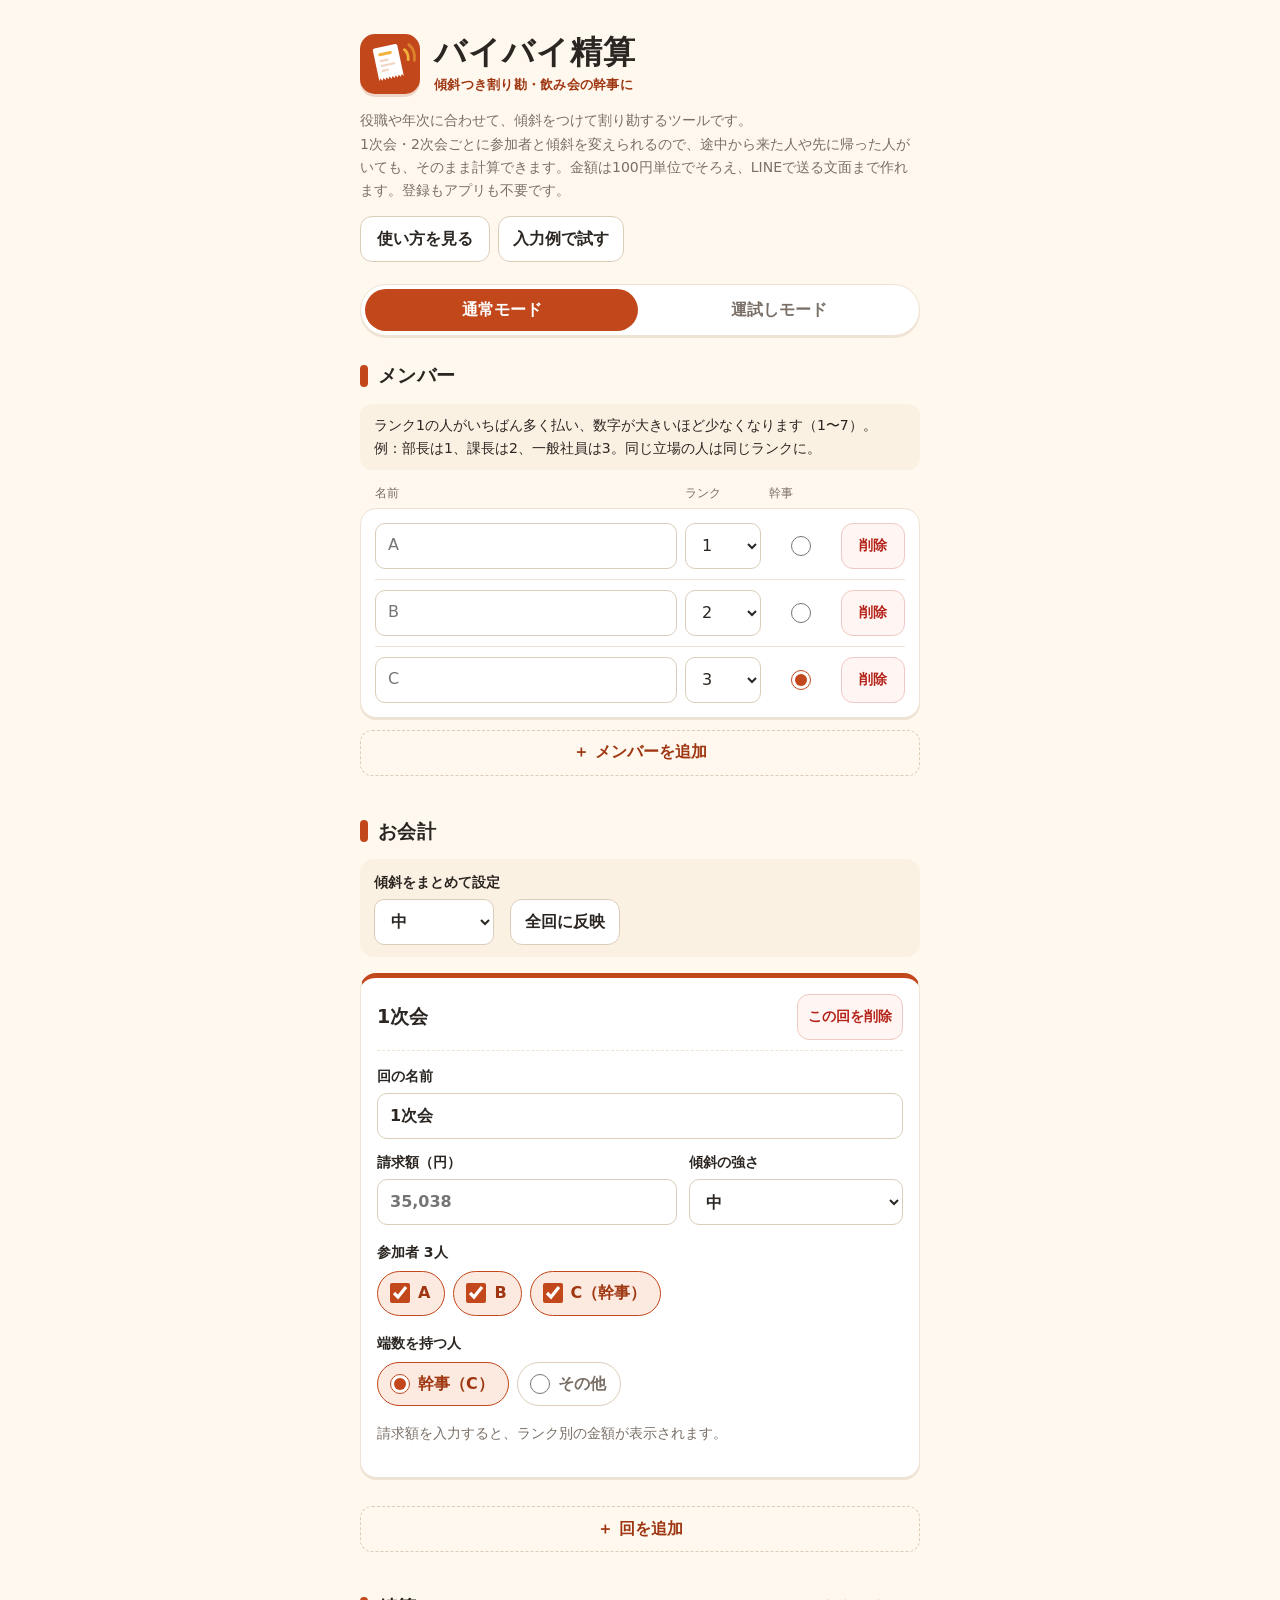
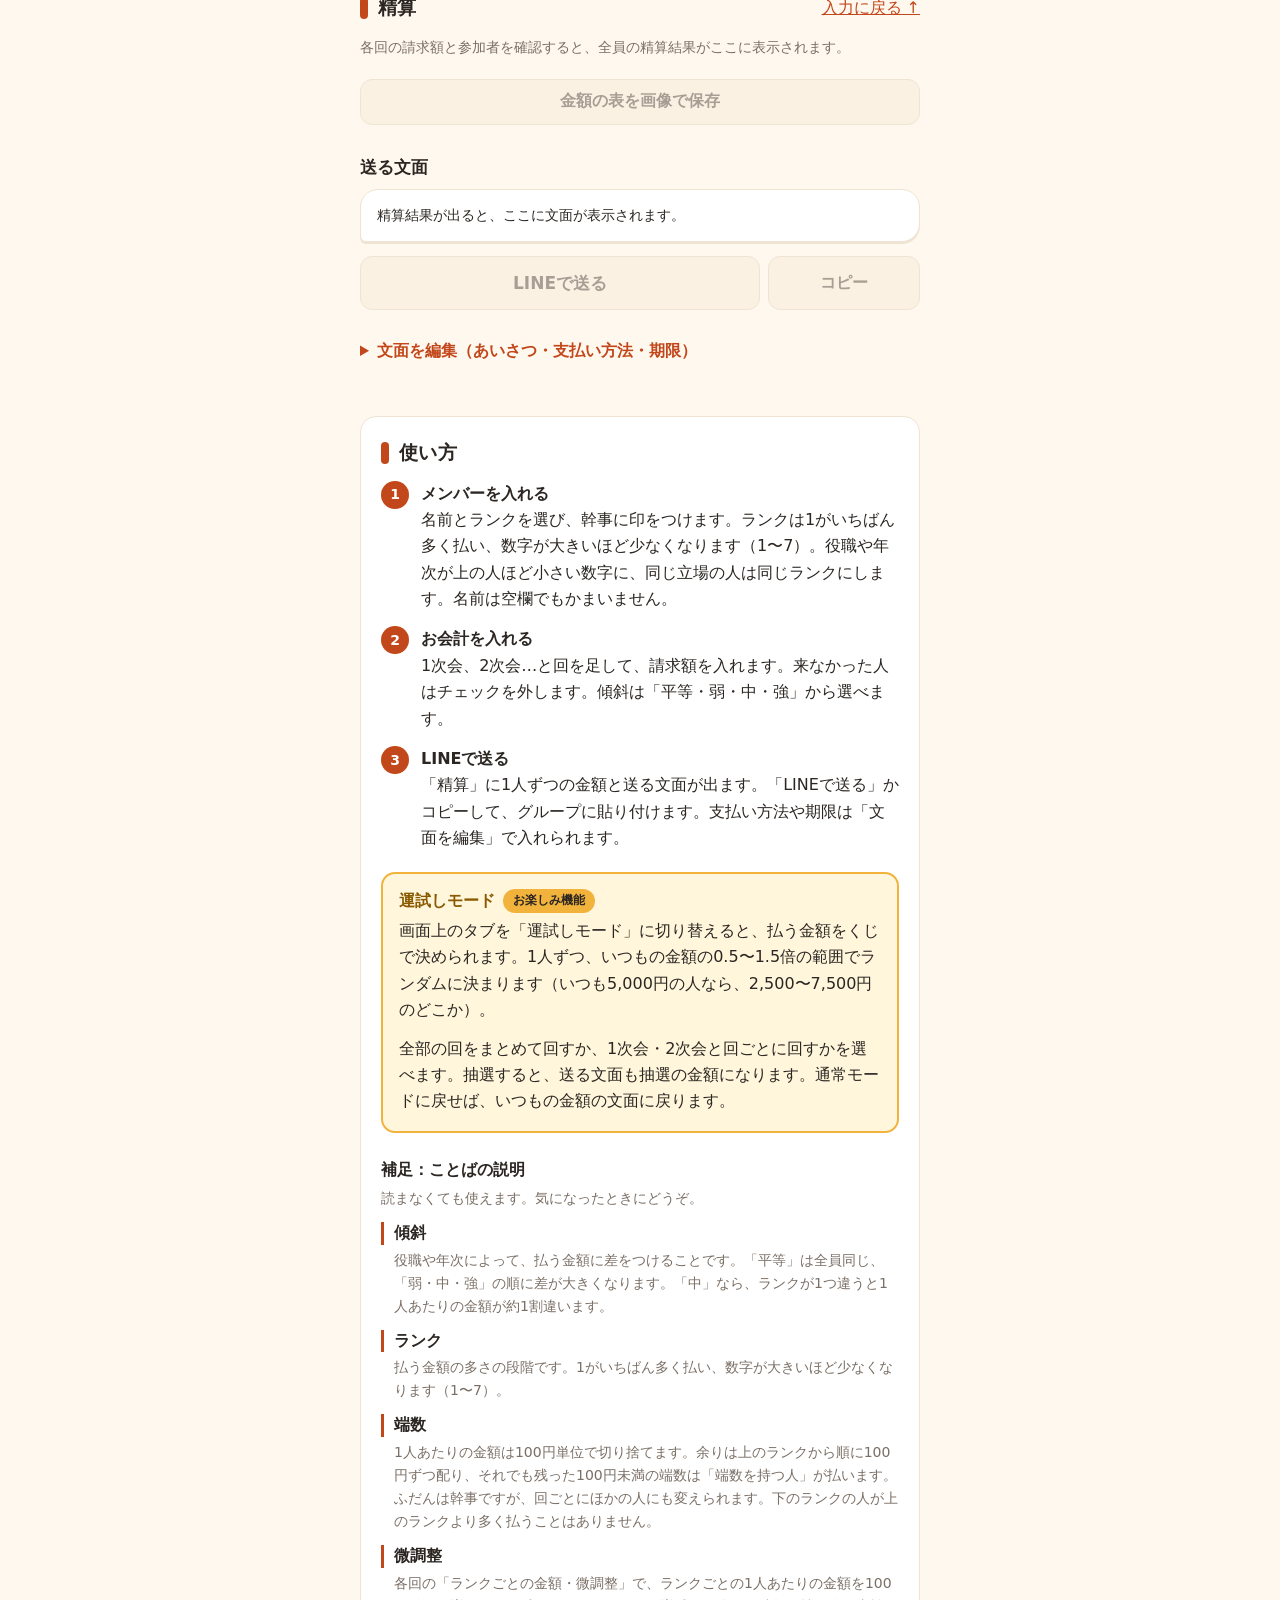
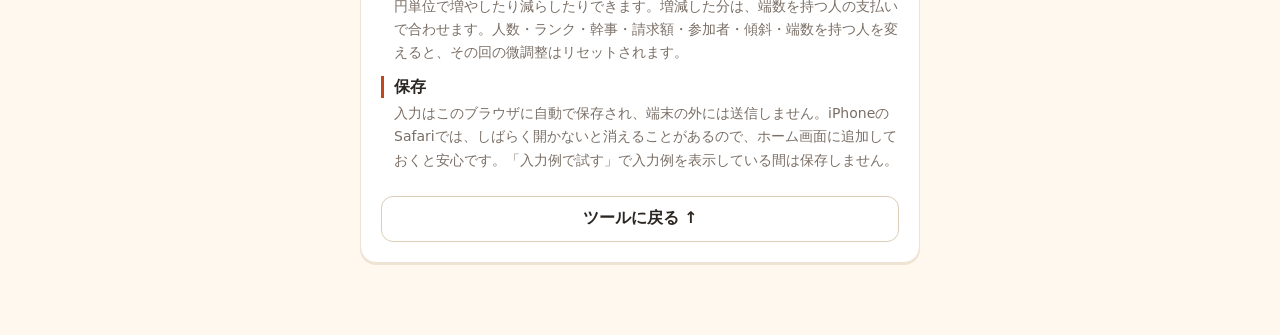
==== index.html @ 51913b18 "「抽選モード」を「運試しモード」に改名、説明の一言を追加。画像の保存ボタンを表のすぐ下へ Co-Authored-By: Claude Opus 5.5 <noreply@anthropic.com>" ====
<!doctype html>
<html lang="ja">
<head>
  <meta charset="utf-8">
  <meta name="viewport" content="width=device-width, initial-scale=1">
  <meta http-equiv="Content-Security-Policy" content="default-src 'none'; script-src 'unsafe-inline'; style-src 'self' 'unsafe-inline'; connect-src 'none'; img-src 'self' data:; base-uri 'none'; form-action 'none'">
  <meta name="theme-color" content="#FFF8EF">
  <title>バイバイ精算｜傾斜つき割り勘・飲み会の幹事に</title>
  <meta name="description" content="役職や年次に合わせて、傾斜をつけて割り勘。1次会・2次会ごとに参加者と傾斜を変えられ、LINEで送る文面まで作れます。登録不要。">
  <link rel="icon" href="icon.svg" type="image/svg+xml">
  <link rel="apple-touch-icon" href="apple-touch-icon.png">
  <meta name="apple-mobile-web-app-title" content="バイバイ精算">
  <style>
    /* 居酒屋の伝票のような温かい見た目。生成りの地に柿色、飾りにビールの金色。 */
    :root { color-scheme: light; --ink:#2B2622; --muted:#7A6F66; --accent:#C2471A; --accent-dark:#9E3711; --gold:#F2B33D; --paper:#FFF8EF; --surface:#FFFFFF; --pale:#FBF1E3; --tint:#FCE9DF; --line:#EFE3D3; --field:#DCCDB9; --red:#B42318; --round:"Hiragino Maru Gothic ProN","Hiragino Maru Gothic Pro",system-ui,-apple-system,"Yu Gothic UI",sans-serif; }
    * { box-sizing:border-box; }
    body { margin:0; font-family:system-ui,-apple-system,"Hiragino Sans","Yu Gothic UI","Segoe UI",sans-serif; background:var(--paper); color:var(--ink); line-height:1.65; -webkit-font-smoothing:antialiased; }
    main { max-width:600px; margin:auto; padding:24px 20px 72px; }
    h1, h2, h3, .brand-name { font-family:var(--round); }
    h1 { margin:0; font-size:clamp(26px,7vw,32px); font-weight:800; letter-spacing:.03em; line-height:1.25; }
    h2 { font-size:19px; margin:0; letter-spacing:.02em; display:flex; align-items:center; gap:10px; }
    h2::before { content:""; width:8px; height:22px; border-radius:4px; background:var(--accent); flex-shrink:0; }
    h3 { margin:0; font-size:17px; }
    p { margin:8px 0 16px; }
    .nw { white-space:nowrap; }
    .muted, .help { color:var(--muted); font-size:14px; }
    header { padding:8px 0 4px; }
    .brand { display:flex; align-items:center; gap:14px; }
    .brand .logo { width:60px; height:60px; flex-shrink:0; filter:drop-shadow(0 3px 0 rgba(158,55,17,.18)); }
    .tagline { margin:2px 0 0; font-size:13px; font-weight:600; color:var(--accent-dark); letter-spacing:.02em; }
    .lead { font-size:14px; color:var(--muted); margin:14px 0 0; }
    .panel { padding:0; margin-top:40px; }
    #status + .panel { margin-top:24px; }
    .heading, .row { display:flex; align-items:center; justify-content:space-between; gap:12px; }
    .heading { margin-bottom:12px; flex-wrap:wrap; }
    .panel > h2 { margin-bottom:12px; }
    a { color:var(--accent); }
    button, input, select, textarea { font:inherit; }
    input, select, textarea { font-size:16px; }
    button, select, input:not([type=checkbox]):not([type=radio]) { min-height:46px; }
    button { border:1px solid var(--field); border-radius:12px; background:var(--surface); color:var(--ink); font-weight:700; padding:8px 14px; cursor:pointer; touch-action:manipulation; transition:background-color .15s, transform .1s; }
    button:hover:not(:disabled) { background:var(--pale); }
    button:active:not(:disabled) { transform:translateY(1px); }
    button.primary { background:var(--accent); color:white; border-color:var(--accent); box-shadow:0 3px 0 var(--accent-dark); }
    button.primary:hover:not(:disabled) { background:var(--accent-dark); }
    button:disabled { color:#a89e93; background:var(--pale); border-color:var(--line); box-shadow:none; cursor:default; }
    button.delete { color:var(--red); background:#FFF5F3; border-color:#F0C9C2; padding:8px 10px; white-space:nowrap; font-weight:600; font-size:14px; }
    button.delete:hover:not(:disabled) { background:#FBE4E0; }
    button.delete:disabled { background:var(--pale); border-color:var(--line); color:#c9bfb4; }
    input:not([type=checkbox]):not([type=radio]), select, textarea { width:100%; border:1px solid var(--field); border-radius:10px; padding:8px 12px; background:var(--surface); color:var(--ink); }
    input:not([type=checkbox]):not([type=radio]):focus, select:focus, textarea:focus { border-color:var(--accent); }
    input[type=checkbox], input[type=radio] { width:20px; height:20px; accent-color:var(--accent); flex-shrink:0; margin:0; }
    :focus-visible { outline:2px solid var(--accent); outline-offset:2px; }
    .card, #members { background:var(--surface); border:1px solid var(--line); border-radius:16px; box-shadow:0 2px 0 var(--line); }
    #members { padding:4px 14px; }
    .member { display:grid; grid-template-columns:minmax(0,1fr) 76px 64px 64px; align-items:center; gap:8px; padding:10px 0; border-top:1px solid var(--line); }
    #members .member:first-child { border-top:0; }
    .member-head { font-size:12px; color:var(--muted); padding:0 15px 4px; border:0; }
    .organizer { display:flex; justify-content:center; align-items:center; min-height:46px; cursor:pointer; }
    .wide { width:100%; margin-top:12px; }
    button.wide { border-style:dashed; border-color:var(--field); background:transparent; color:var(--accent-dark); }
    button.wide:hover:not(:disabled) { background:var(--pale); }
    .bulk { display:flex; align-items:end; flex-wrap:wrap; gap:10px; background:var(--pale); padding:12px 14px; border-radius:14px; margin:12px 0 16px; }
    .bulk label { flex:0 1 auto; }
    .bulk select { display:block; width:7.5em; }
    label.field { display:block; font-size:14px; font-weight:700; }
    label.field input, label.field select { margin-top:5px; }
    .round { background:var(--surface); border:1px solid var(--line); border-top:5px solid var(--accent); border-radius:16px; padding:16px; margin:16px 0; box-shadow:0 2px 0 var(--line); }
    .round .heading { margin-bottom:14px; padding-bottom:10px; border-bottom:1px dashed var(--line); }
    .round h3 { font-size:19px; }
    .fields { display:grid; grid-template-columns:1.4fr 1fr; gap:12px; }
    .fields .full { grid-column:1 / -1; }
    .toast { position:fixed; left:50%; bottom:max(16px, env(safe-area-inset-bottom)); transform:translateX(-50%); width:min(560px, calc(100% - 20px)); display:flex; align-items:center; justify-content:space-between; gap:12px; background:var(--ink); color:white; border-radius:14px; padding:8px 8px 8px 16px; box-shadow:0 6px 18px rgba(43,38,34,.25); z-index:10; font-size:14px; }
    .toast button { flex-shrink:0; }
    fieldset { border:0; padding:0; margin:16px 0; min-width:0; }
    legend { padding:0; font-size:14px; font-weight:700; margin-bottom:7px; }
    .participants { display:flex; flex-wrap:wrap; gap:8px; }
    .chip { display:flex; align-items:center; gap:8px; min-height:44px; padding:8px 14px 8px 12px; border:1px solid var(--field); border-radius:999px; background:var(--surface); cursor:pointer; max-width:100%; overflow-wrap:anywhere; font-weight:600; }
    .chip:has(input:checked) { background:var(--tint); border-color:var(--accent); color:var(--accent-dark); }
    .chip:has(input:not(:checked)) { color:var(--muted); }
    .chip:has(input:disabled) { color:#a89e93; background:var(--pale); border-color:var(--line); cursor:default; }
    .adjust-row { display:grid; grid-template-columns:minmax(0,1fr) auto auto; gap:8px; align-items:center; padding:10px 0; border-bottom:1px dashed var(--line); }
    .adjust-row:last-child { border:0; }
    .adjust-row button { padding:8px 10px; min-width:80px; }
    .adjust-value { display:block; font-size:13px; color:var(--muted); font-variant-numeric:tabular-nums; }
    .adjust-summary { background:var(--pale); border-left:4px solid var(--accent); border-radius:10px; padding:10px 12px; font-size:14px; margin:10px 0; }
    .bearer-choice { display:flex; flex-wrap:wrap; align-items:center; gap:8px; }
    .bearer-choice select { flex:1; min-width:150px; width:auto; }
    .rank-note { background:var(--pale); border-radius:12px; padding:10px 14px; margin:0 0 14px; color:var(--ink); }
    .success { color:var(--accent-dark); font-size:14px; font-weight:700; }
    .error { color:var(--red); font-size:14px; }
    #results .row { background:var(--surface); border:1px solid var(--line); border-radius:16px 16px 0 0; border-bottom:2px dashed var(--line); padding:14px 16px; }
    #results .row .help { font-weight:700; color:var(--ink); }
    #results .table-wrap { background:var(--surface); border:1px solid var(--line); border-top:0; border-radius:0 0 16px 16px; margin:0 0 12px; box-shadow:0 2px 0 var(--line); }
    .table-wrap { overflow:auto; margin:12px 0; }
    table { width:100%; border-collapse:collapse; white-space:nowrap; font-size:14px; }
    th, td { padding:11px 12px; border-bottom:1px dashed var(--line); text-align:right; font-variant-numeric:tabular-nums; }
    thead th { color:var(--muted); font-weight:600; font-size:12px; border-bottom:1px solid var(--line); }
    th:first-child { text-align:left; position:sticky; left:0; background:var(--surface); max-width:180px; overflow:hidden; text-overflow:ellipsis; }
    .total-col { font-weight:800; font-size:16px; color:var(--accent-dark); background:var(--tint); }
    thead .total-col { font-size:12px; }
    tfoot th, tfoot td { border-top:2px dashed var(--field); border-bottom:0; font-weight:700; }
    .sum { font-family:var(--round); font-size:30px; font-weight:800; color:var(--accent-dark); font-variant-numeric:tabular-nums; }
    #copy-text { min-height:260px; resize:vertical; margin-top:10px; }
    .message-settings { display:grid; gap:12px; margin:24px 0 14px; padding-top:16px; border-top:1px solid var(--line); }
    .message-settings legend { font-size:16px; margin-bottom:0; }
    .message-settings textarea { margin-top:5px; resize:vertical; }
    .adjust { border-top:1px dashed var(--line); margin-top:10px; }
    .adjust summary { cursor:pointer; color:var(--accent); font-weight:700; padding:12px 0; min-height:46px; }
    .summary-note { display:block; color:var(--muted); font-size:13px; font-weight:400; margin-left:1.1em; }
    .tabs { display:flex; gap:4px; padding:4px; background:var(--surface); border:1px solid var(--line); border-radius:999px; margin-top:18px; box-shadow:0 2px 0 var(--line); }
    .tabs button { flex:1; border:0; border-radius:999px; background:transparent; color:var(--muted); min-height:42px; }
    .tabs button[aria-pressed=true], .tabs button[aria-pressed=true]:hover { background:var(--accent); color:white; }
    .tabs button[data-mode=lottery][aria-pressed=true], .tabs button[data-mode=lottery][aria-pressed=true]:hover { background:var(--gold); color:var(--ink); }
    .mode-note { background:#FFF1CF; border-radius:12px; padding:10px 14px; margin:10px 0 0; color:var(--ink); }
    #lottery-view .help:first-child { margin-top:0; }
    .lottery-card { background:#FFFBF0; border:1px solid #F3D58C; border-radius:16px; padding:16px; margin:14px 0; box-shadow:0 2px 0 #F3D58C; }
    .lottery-card.summary { background:var(--surface); border:2px dashed var(--gold); box-shadow:none; }
    .lottery-card h3 { margin-bottom:4px; }
    .lottery-card .success { color:#8a5a00; font-family:var(--round); font-size:16px; }
    .lottery-card button.primary { background:var(--gold); border-color:var(--gold); color:var(--ink); box-shadow:0 3px 0 #C98F12; }
    .lottery-card button.primary:hover:not(:disabled) { background:#E6A52A; }
    .lottery-actions { display:flex; flex-wrap:wrap; gap:8px; margin-top:10px; }
    .lottery-actions button { flex:1; min-width:140px; }
    .lottery-card .table-wrap { margin:8px 0; background:var(--surface); border-radius:12px; }
    .lottery-card th:first-child { background:var(--surface); }
    .lottery-card .up { color:var(--red); }
    .lottery-card .down { color:#2f6f5e; }
    .lottery-card.spinning tbody td:nth-child(3) { color:var(--muted); }
    #status { min-height:24px; margin:12px 0 0; }
    #status:empty { min-height:0; margin:0; }
    @media (prefers-reduced-motion: no-preference) { html { scroll-behavior:smooth; } }
    .header-actions { display:flex; flex-wrap:wrap; gap:8px; margin-top:14px; }
    .button-link { display:inline-flex; align-items:center; justify-content:center; min-height:46px; padding:8px 16px; border:1px solid var(--field); border-radius:12px; background:var(--surface); color:var(--ink); font-weight:700; text-decoration:none; }
    .button-link.primary { background:var(--accent); border-color:var(--accent); color:white; box-shadow:0 3px 0 var(--accent-dark); }
    .button-link[aria-disabled=true] { color:#a89e93; background:var(--pale); border-color:var(--line); box-shadow:none; pointer-events:none; }
    .wide-link { display:flex; margin-top:24px; }
    .send { margin-top:28px; }
    .send h3 { font-size:17px; margin-bottom:8px; }
    #line-preview { white-space:pre-wrap; overflow-wrap:anywhere; font-family:inherit; font-size:14px; background:var(--surface); border:1px solid var(--line); border-radius:18px 18px 18px 6px; padding:14px 16px; margin:0; box-shadow:0 2px 0 var(--line); }
    .send-actions { display:flex; gap:8px; margin-top:14px; }
    .send-actions > * { flex:1; }
    .send-actions #share { flex:3; min-height:54px; font-size:17px; }
    .image-button { width:100%; margin-top:4px; }
    .message-edit summary { cursor:pointer; color:var(--accent); font-weight:700; padding:12px 0; min-height:46px; }
    .message-edit .message-settings { margin:4px 0 0; padding:0; border:0; }
    .guide { background:var(--surface); border:1px solid var(--line); border-radius:16px; padding:20px; box-shadow:0 2px 0 var(--line); }
    .guide ol { list-style:none; counter-reset:step; padding:0; margin:12px 0 20px; }
    .guide li { counter-increment:step; position:relative; padding-left:40px; margin-bottom:14px; }
    .guide li::before { content:counter(step); position:absolute; left:0; top:0; width:28px; height:28px; border-radius:50%; background:var(--accent); color:white; font-weight:800; display:grid; place-items:center; font-size:14px; }
    .guide li strong { display:block; font-family:var(--round); }
    .guide h3 { font-size:16px; margin-top:22px; color:var(--accent-dark); }
    .guide p { margin:4px 0 12px; }
    .feature { background:#FFF6DC; border:2px solid var(--gold); border-radius:14px; padding:14px 16px 4px; margin:8px 0 24px; }
    .feature h3 { margin-top:0 !important; color:#8a5a00 !important; display:flex; align-items:center; gap:8px; flex-wrap:wrap; }
    .badge { font-family:system-ui,sans-serif; font-size:12px; font-weight:700; background:var(--gold); color:var(--ink); border-radius:999px; padding:2px 10px; }
    .terms-title { color:var(--ink) !important; }
    .terms { margin:8px 0 0; }
    .terms dt { font-weight:700; margin-top:12px; padding-left:10px; border-left:3px solid var(--accent); line-height:1.4; }
    .terms dd { margin:4px 0 0 13px; color:var(--muted); font-size:14px; }
    .sr-only { position:absolute; width:1px; height:1px; padding:0; margin:-1px; overflow:hidden; clip:rect(0,0,0,0); white-space:nowrap; border:0; }
    [hidden] { display:none !important; }
    @media(max-width:480px) { main { padding:18px 16px 56px; } #members { padding:2px 10px; } .member-head { padding:0 11px 4px; } .round { padding:14px 12px; } .member { gap:6px; grid-template-columns:minmax(0,1fr) 64px 44px 44px; } .member button { padding:8px 0; font-size:13px; } .adjust-row { gap:5px; } .adjust-row button { min-width:76px; } th,td { padding:10px 9px; } .guide { padding:16px; } }
  </style>
</head>
<body>
<main>
  <header id="top">
    <div class="brand"><svg class="logo" viewBox="0 0 96 96" aria-hidden="true"><rect width="96" height="96" rx="24" fill="#C2471A"/><g transform="rotate(-12 46 50)"><path d="M29 19H63Q66 19 66 22V72l-2.5-4-2.5 4-2.5-4-2.5 4-2.5-4-2.5 4-2.5-4-2.5 4-2.5-4-2.5 4-2.5-4-2.5 4-2.5-4-2.5 4-2.5-4-2.5 4V22Q26 19 29 19Z" fill="#fff"/><rect x="33" y="28" width="22" height="5" rx="2.5" fill="#F2B33D"/><rect x="33" y="39" width="15" height="3.5" rx="1.75" fill="#F3D3C2"/><rect x="33" y="47" width="24" height="3.5" rx="1.75" fill="#F3D3C2"/><rect x="33" y="55" width="12" height="3.5" rx="1.75" fill="#F3D3C2"/></g><path d="M71 25q7 6 6 16" stroke="#F2B33D" stroke-width="4.5" fill="none" stroke-linecap="round"/><path d="M78 17q11 9 9 25" stroke="#F2B33D" stroke-width="4.5" fill="none" stroke-linecap="round" opacity=".55"/></svg><div><h1>バイバイ精算</h1><p class="tagline">傾斜つき割り勘・飲み会の幹事に</p></div></div>
    <p class="lead">役職や年次に合わせて、傾斜をつけて割り勘するツールです。<br><span class="nw">1次会・2次会</span>ごとに参加者と傾斜を変えられるので、途中から来た人や先に帰った人がいても、そのまま計算できます。金額は<span class="nw">100円</span>単位でそろえ、LINEで送る文面まで作れます。登録もアプリも不要です。</p>
    <div class="header-actions"><a class="button-link" href="#guide">使い方を見る</a><button type="button" id="load-example">入力例で試す</button></div>
  </header>
  <div class="tabs" role="group" aria-label="モードの切り替え">
    <button type="button" data-mode="normal" aria-pressed="true">通常モード</button>
    <button type="button" data-mode="lottery" aria-pressed="false">運試しモード</button>
  </div>
  <p id="mode-note" class="help mode-note" hidden><strong>運試しモード</strong>：払う金額を、いつもの金額の0.5〜1.5倍の範囲でランダムに決めるモードです。入力は通常モードと共通で、いちばん下の「運試し」で回します。</p>
  <p id="status" class="help" role="status" aria-live="polite"></p>
  <section class="panel" aria-labelledby="members-title">
    <div class="heading"><h2 id="members-title">メンバー</h2></div>
    <p class="help rank-note">ランク1の人がいちばん多く払い、数字が大きいほど少なくなります（1〜7）。<br>例：部長は1、課長は2、一般社員は3。同じ立場の人は同じランクに。</p>
    <div class="member member-head" aria-hidden="true"><span>名前</span><span>ランク</span><span>幹事</span><span></span></div>
    <div id="members"></div>
    <button type="button" class="wide" id="add-member">＋ メンバーを追加</button>
  </section>
  <section class="panel" aria-labelledby="rounds-title">
    <h2 id="rounds-title">お会計</h2>
    <div class="bulk">
      <label class="field" for="bulk-strength">傾斜をまとめて設定
        <select id="bulk-strength"><option value="equal">平等</option><option value="weak">弱</option><option value="medium" selected>中</option><option value="strong">強</option></select>
      </label>
      <button type="button" id="apply-strength">全回に反映</button>
    </div>
    <div id="rounds"></div>
    <button type="button" class="wide" id="add-round">＋ 回を追加</button>
  </section>
  <section class="panel" aria-labelledby="results-title">
    <div class="heading"><h2 id="results-title">精算</h2><a href="#rounds-title">入力に戻る ↑</a></div>
    <div id="results"></div>
    <div id="lottery-view" hidden>
      <p class="help">いつもの金額の0.5〜1.5倍の範囲で、1人ずつランダムに決めます。合計は変わりません。</p>
      <fieldset><legend>抽選のしかた</legend><div class="bearer-choice">
        <label class="chip"><input type="radio" name="lottery-scope" value="total">全部の回をまとめて</label>
        <label class="chip"><input type="radio" name="lottery-scope" value="round">回ごと</label>
      </div></fieldset>
      <div id="lottery-body"></div>
    </div>
    <button type="button" class="image-button" id="save-image" disabled>金額の表を画像で保存</button>
    <div class="send">
      <h3>送る文面</h3>
      <pre id="line-preview"></pre>
      <div class="send-actions"><a id="share" class="button-link primary" target="_blank" rel="noopener" aria-disabled="true">LINEで送る</a><button type="button" id="copy" disabled>コピー</button></div>
      <p id="copy-status" class="help" role="status" aria-live="polite"></p>
    <div id="copy-fallback" hidden>
      <label class="field" for="copy-text">コピーできない場合は、下の文面を選択してコピーしてください。</label>
      <textarea id="copy-text" readonly></textarea>
      <button type="button" class="wide" id="select-text">文面をすべて選択</button>
    </div>
      <details class="message-edit"><summary>文面を編集（あいさつ・支払い方法・期限）</summary>
        <div id="message-settings" class="message-settings">
          <label class="field">はじめのあいさつ<textarea data-message="greeting" rows="2" maxlength="200"></textarea></label>
          <label class="field">支払い方法<input data-message="payment" maxlength="100" placeholder="例：PayPay（ID：xxxx）または現金" autocomplete="off"></label>
          <label class="field">支払い期限<input data-message="deadline" maxlength="50" placeholder="例：11月15日（金）" autocomplete="off"></label>
          <label class="field">締めのあいさつ<textarea data-message="closing" rows="2" maxlength="200"></textarea></label>
          <p class="help">空欄の項目は文面に入りません。</p>
        </div>
      </details>
    </div>
  </section>
  <section id="guide" class="panel guide" aria-labelledby="guide-title">
    <h2 id="guide-title">使い方</h2>
    <ol class="steps">
      <li><strong>メンバーを入れる</strong>名前とランクを選び、幹事に印をつけます。ランクは1がいちばん多く払い、数字が大きいほど少なくなります（1〜7）。役職や年次が上の人ほど小さい数字に、同じ立場の人は同じランクにします。名前は空欄でもかまいません。</li>
      <li><strong>お会計を入れる</strong>1次会、2次会…と回を足して、請求額を入れます。来なかった人はチェックを外します。傾斜は「平等・弱・中・強」から選べます。</li>
      <li><strong>LINEで送る</strong>「精算」に1人ずつの金額と送る文面が出ます。「LINEで送る」かコピーして、グループに貼り付けます。支払い方法や期限は「文面を編集」で入れられます。</li>
    </ol>
    <div class="feature">
      <h3>運試しモード <span class="badge">お楽しみ機能</span></h3>
      <p>画面上のタブを「運試しモード」に切り替えると、払う金額をくじで決められます。1人ずつ、いつもの金額の0.5〜1.5倍の範囲でランダムに決まります（いつも5,000円の人なら、2,500〜7,500円のどこか）。</p>
      <p>全部の回をまとめて回すか、1次会・2次会と回ごとに回すかを選べます。抽選すると、送る文面も抽選の金額になります。通常モードに戻せば、いつもの金額の文面に戻ります。</p>
    </div>
    <h3 class="terms-title">補足：ことばの説明</h3>
    <p class="help">読まなくても使えます。気になったときにどうぞ。</p>
    <dl class="terms">
      <dt>傾斜</dt><dd>役職や年次によって、払う金額に差をつけることです。「平等」は全員同じ、「弱・中・強」の順に差が大きくなります。「中」なら、ランクが1つ違うと1人あたりの金額が約1割違います。</dd>
      <dt>ランク</dt><dd>払う金額の多さの段階です。1がいちばん多く払い、数字が大きいほど少なくなります（1〜7）。</dd>
      <dt>端数</dt><dd>1人あたりの金額は100円単位で切り捨てます。余りは上のランクから順に100円ずつ配り、それでも残った100円未満の端数は「端数を持つ人」が払います。ふだんは幹事ですが、回ごとにほかの人にも変えられます。下のランクの人が上のランクより多く払うことはありません。</dd>
      <dt>微調整</dt><dd>各回の「ランクごとの金額・微調整」で、ランクごとの1人あたりの金額を100円単位で増やしたり減らしたりできます。増減した分は、端数を持つ人の支払いで合わせます。人数・ランク・幹事・請求額・参加者・傾斜・端数を持つ人を変えると、その回の微調整はリセットされます。</dd>
      <dt>保存</dt><dd>入力はこのブラウザに自動で保存され、端末の外には送信しません。iPhoneのSafariでは、しばらく開かないと消えることがあるので、ホーム画面に追加しておくと安心です。「入力例で試す」で入力例を表示している間は保存しません。</dd>
    </dl>
    <a class="button-link wide-link" href="#top">ツールに戻る ↑</a>
  </section>
  <div id="undo-bar" class="toast" hidden><span id="undo-message" role="status" aria-live="polite"></span><button type="button" id="undo">取り消す</button></div>
</main>
<!-- 計算ロジック（DOMに依存しない純粋関数。test.js はこのブロックを取り出して検証する） -->
<script id="settlement-calc">
(function (root, factory) {
  'use strict';
  const api = factory();
  if (typeof module === 'object' && module.exports) module.exports = api;
  else root.SettlementCalc = api;
})(typeof globalThis !== 'undefined' ? globalThis : this, function () {
  'use strict';
  const STRENGTHS = Object.freeze({ equal: 0, weak: 5, medium: 10, strong: 20 });
  const MAX_AMOUNT = 999999999;
  const MAX_RANK = 7;
  function check(condition, message) {
    if (!condition) throw new Error(message);
  }
  function validateMembers(members) {
    check(Array.isArray(members) && members.length > 0, 'メンバーを1人以上登録してください。');
    const ids = new Set();
    members.forEach(member => {
      check(member && typeof member.id === 'string' && member.id.length > 0 && !ids.has(member.id), 'メンバーIDが不正です。');
      check(Number.isInteger(member.rank) && member.rank >= 1 && member.rank <= MAX_RANK, `ランクは1〜${MAX_RANK}で指定してください。`);
      ids.add(member.id);
    });
  }
  // 重みを200倍した整数で扱い、100円の境界で浮動小数点の誤差を避ける。
  function weightUnits(rank, maxRank, strength) {
    check(typeof strength === 'string' && Object.hasOwn(STRENGTHS, strength), '傾斜の強さが不正です。');
    check(Number.isInteger(maxRank) && maxRank >= 1 && maxRank <= MAX_RANK && Number.isInteger(rank) && rank >= 1 && rank <= maxRank, 'ランクが不正です。');
    return 200 + STRENGTHS[strength] * (maxRank + 1 - 2 * rank);
  }
  function getWeight(rank, maxRank, strength) {
    return weightUnits(rank, maxRank, strength) / 200;
  }
  function calculateRound(members, organizerId, round) {
    validateMembers(members);
    check(members.some(m => m.id === organizerId), '幹事を選んでください。');
    check(round && Number.isSafeInteger(round.amount) && round.amount >= 0 && round.amount <= MAX_AMOUNT, '請求額は0〜999,999,999円の整数で入力してください。');
    check(Array.isArray(round.participantIds) && round.participantIds.length > 0, '参加者を1人以上選んでください。');
    const ids = new Set(round.participantIds);
    check(ids.size === round.participantIds.length && [...ids].every(id => members.some(m => m.id === id)), '参加者の指定が不正です。');
    const participants = members.filter(m => ids.has(m.id));
    const maxRank = Math.max(...members.map(m => m.rank));
    const bestRankMember = participants.reduce((best, m) => m.rank < best.rank ? m : best);
    const bearerId = round.bearerId === undefined || round.bearerId === null ? (ids.has(organizerId) ? organizerId : bestRankMember.id) : round.bearerId;
    check(ids.has(bearerId), '端数を持つ人は参加者から選んでください。');
    const adjustments = round.adjustments === undefined ? {} : round.adjustments;
    check(adjustments !== null && typeof adjustments === 'object' && !Array.isArray(adjustments), '微調整が不正です。');
    Object.entries(adjustments).forEach(([rank, value]) => {
      check(/^[1-9]$/.test(rank) && Number(rank) <= MAX_RANK && Number.isSafeInteger(value) && value % 100 === 0 && Math.abs(value) <= MAX_AMOUNT, '微調整はランクごとに100円単位で指定してください。');
    });
    const weightSum = participants.reduce((sum, m) => sum + weightUnits(m.rank, maxRank, round.strength), 0);
    const baseAmounts = {}, rankCounts = {};
    participants.forEach(m => {
      baseAmounts[m.rank] = Math.floor(round.amount * weightUnits(m.rank, maxRank, round.strength) / (weightSum * 100)) * 100;
      rankCounts[m.rank] = (rankCounts[m.rank] || 0) + 1;
    });
    // 切り捨てで出た100円単位の余りは、上位ランクから順に「そのランク全員に＋100円」できる場合だけ配る。
    // 上位ランクの金額を追い越す配り方はしない。配りきれない残りは端数を持つ人が持つ。
    let remainder = round.amount - participants.reduce((sum, m) => sum + baseAmounts[m.rank], 0);
    const presentRanks = Object.keys(baseAmounts).map(Number).sort((a, b) => a - b);
    presentRanks.forEach((rank, i) => {
      const cost = 100 * rankCounts[rank];
      const overtakes = presentRanks.slice(0, i).some(higher => baseAmounts[rank] + 100 > baseAmounts[higher]);
      if (cost <= remainder && !overtakes) { baseAmounts[rank] += 100; remainder -= cost; }
    });
    const rankAmounts = {};
    presentRanks.forEach(rank => {
      rankAmounts[rank] = baseAmounts[rank] + (adjustments[rank] || 0);
      check(rankAmounts[rank] >= 0, '各ランクの金額は0円以上にしてください。');
    });
    const amounts = Object.fromEntries(participants.map(m => [m.id, 0]));
    let otherTotal = 0;
    participants.forEach(m => {
      if (m.id !== bearerId) {
        amounts[m.id] = rankAmounts[m.rank];
        otherTotal += amounts[m.id];
      }
    });
    amounts[bearerId] = round.amount - otherTotal;
    const bearer = participants.find(m => m.id === bearerId);
    check(amounts[bearerId] >= rankAmounts[bearer.rank], '端数を持つ人の金額が、同じランクの調整後の金額を下回ります。');
    const total = Object.values(amounts).reduce((sum, value) => sum + value, 0);
    return { amounts, rankAmounts, bearerId, total, matches: total === round.amount, maxRank };
  }
  function canAdjustRound(members, organizerId, round, rank, delta) {
    try {
      if (!members.some(m => m.rank === rank && round.participantIds.includes(m.id)) || (delta !== 100 && delta !== -100)) return false;
      calculateRound(members, organizerId, {
        ...round,
        adjustments: { ...round.adjustments, [rank]: ((round.adjustments || {})[rank] || 0) + delta }
      });
      return true;
    } catch (_) { return false; }
  }
  function calculateSettlement(members, organizerId, rounds) {
    validateMembers(members);
    check(Array.isArray(rounds) && rounds.length > 0, '回を1つ以上追加してください。');
    const results = rounds.map(round => calculateRound(members, organizerId, round));
    const totals = Object.fromEntries(members.map(m => [m.id, results.reduce((sum, r) => sum + (Object.hasOwn(r.amounts, m.id) ? r.amounts[m.id] : 0), 0)]));
    const grandTotal = results.reduce((sum, r) => sum + r.total, 0);
    check(Number.isSafeInteger(grandTotal), '合計金額が大きすぎます。');
    return { rounds: results, totals, grandTotal };
  }
  // 隠し機能の抽選。totals は {id: いつもの金額}。合計は変えずに、1人ずつ0.5〜1.5倍の範囲で決め直す。
  // 100円単位にそろえ、100円に満たない端数だけ幹事（いなければ一番多く払う人）が持つ。random は [0,1) を返す関数。
  const LOTTERY_RANGE = Object.freeze([0.5, 1.5]);
  function drawLottery(totals, organizerId, random) {
    const [low, high] = LOTTERY_RANGE;
    const payers = Object.entries(totals).filter(([, value]) => value > 0).map(([id, base]) => ({ id, base }));
    check(payers.length >= 2, '抽選には、支払う人が2人以上必要です。');
    const total = payers.reduce((sum, p) => sum + p.base, 0);
    payers.forEach(p => { p.value = p.base * (low + (high - low) * random()); });
    // 合計とのずれを、上限（または下限）までの余裕に比例して配る。余裕の合計は必ずずれ以上あるので範囲内に収まる。
    const gap = total - payers.reduce((sum, p) => sum + p.value, 0);
    const room = p => gap > 0 ? p.base * high - p.value : p.value - p.base * low;
    const roomTotal = payers.reduce((sum, p) => sum + room(p), 0);
    if (roomTotal > 0) payers.forEach(p => { p.value += gap * room(p) / roomTotal; });
    payers.forEach(p => { p.amount = Math.floor(p.value / 100) * 100; });
    let remainder = total - payers.reduce((sum, p) => sum + p.amount, 0);
    while (remainder >= 100) {
      const fits = payers.filter(p => p.amount + 100 <= p.base * high);
      const pool = fits.length ? fits : payers;
      pool[Math.min(pool.length - 1, Math.floor(random() * pool.length))].amount += 100;
      remainder -= 100;
    }
    const keeper = payers.find(p => p.id === organizerId) || payers.reduce((a, b) => b.base > a.base ? b : a);
    keeper.amount += remainder;
    return Object.fromEntries(payers.map(p => [p.id, p.amount]));
  }
  function defaultName(index) {
    let result = '';
    for (let n = index + 1; n > 0; n = Math.floor((n - 1) / 26)) result = String.fromCharCode(65 + (n - 1) % 26) + result;
    return result;
  }
  function createExample() {
    const members = [1, 1, 2, 2, 3, 3, 3, 1, 2].map((rank, i) => ({ id: defaultName(i), name: defaultName(i), rank }));
    return {
      version: 1, members, organizerId: 'E',
      rounds: [
        { id: 'r1', name: '1次会', amount: 35038, participantIds: ['A', 'B', 'C', 'D', 'E', 'F', 'G'], strength: 'medium', adjustments: {} },
        { id: 'r2', name: '2次会', amount: 57685, participantIds: members.map(m => m.id), strength: 'medium', adjustments: { 2: -100, 3: 100 } },
        { id: 'r3', name: '3次会', amount: 24500, participantIds: ['A', 'B', 'E', 'F', 'G', 'H', 'I'], strength: 'equal', adjustments: {} }
      ]
    };
  }
  return Object.freeze({ STRENGTHS, MAX_AMOUNT, MAX_RANK, LOTTERY_RANGE, getWeight, calculateRound, canAdjustRound, calculateSettlement, drawLottery, defaultName, createExample });
});
</script>
<script>
'use strict';
const C = SettlementCalc;
const STORAGE_KEY = 'keisha-settlement-v0';
const BACKUP_KEY = STORAGE_KEY + '-unreadable-backup';
const $ = id => document.getElementById(id);
const escapeHtml = value => String(value).replace(/[&<>"']/g, c => ({ '&':'&amp;', '<':'&lt;', '>':'&gt;', '"':'&quot;', "'":'&#39;' }[c]));
const yen = value => value.toLocaleString('ja-JP') + '円';
const strengthLabels = { equal:'平等', weak:'弱', medium:'中', strong:'強' };
const uid = prefix => prefix + Date.now().toString(36) + Math.random().toString(36).slice(2, 9);
// LINEの文面に入れる、幹事からのあいさつ・支払い案内。
const MESSAGE_LIMITS = { greeting:200, payment:100, deadline:50, closing:200 };
const defaultMessage = () => ({ greeting:'本日はお疲れさまでした。\n精算のご連絡です。', payment:'', deadline:'', closing:'お手数をおかけしますが、よろしくお願いいたします。' });
// 抽選の結果。scope は「まとめて（total）」か「回ごと（round）」。1つの結果は { basis:いつもの金額, amounts:抽選後, count:何回目 }。
const emptyLottery = () => ({ scope:'total', total:null, rounds:{} });
function initialState() {
  const members = [1, 2, 3].map(rank => ({ id:uid('m'), name:'', rank }));
  return { version:1, members, organizerId:members[2].id, defaultStrength:'medium', message:defaultMessage(), mode:'normal', lottery:emptyLottery(), rounds:[{ id:uid('r'), name:'1次会', amount:'', participantIds:members.map(m => m.id), strength:'medium', adjustments:{} }] };
}
const isPlainObject = value => value !== null && typeof value === 'object' && !Array.isArray(value);
// 保存データを検証して状態に変換する。不正なら例外。
function parseState(raw) {
  const saved = JSON.parse(raw);
  if (!isPlainObject(saved) || saved.version !== 1 || !Array.isArray(saved.members) || !saved.members.length || !Array.isArray(saved.rounds)) throw Error();
  const members = saved.members.map(m => {
    if (!isPlainObject(m) || typeof m.id !== 'string' || !/^[a-zA-Z0-9_-]+$/.test(m.id) || typeof m.name !== 'string' || m.name.length > 80 || !Number.isInteger(m.rank) || m.rank < 1 || m.rank > C.MAX_RANK) throw Error();
    return { id:m.id, name:m.name, rank:m.rank };
  });
  const ids = new Set(members.map(m => m.id));
  if (ids.size !== members.length || !ids.has(saved.organizerId)) throw Error();
  const rounds = saved.rounds.map((r, i) => {
    if (!isPlainObject(r) || typeof r.id !== 'string' || !/^[a-zA-Z0-9_-]+$/.test(r.id) || !['string', 'number'].includes(typeof r.amount) || String(r.amount).length > 30 || typeof r.strength !== 'string' || !Object.hasOwn(strengthLabels, r.strength) || !Array.isArray(r.participantIds) || r.participantIds.some(id => !ids.has(id)) || new Set(r.participantIds).size !== r.participantIds.length) throw Error();
    if (r.name !== undefined && (typeof r.name !== 'string' || r.name.length > 40)) throw Error();
    if (r.adjustments !== undefined && !isPlainObject(r.adjustments)) throw Error();
    const adjustments = {};
    for (const [rank, value] of Object.entries(r.adjustments || {})) {
      if (!/^[1-9]$/.test(rank) || Number(rank) > C.MAX_RANK || !Number.isSafeInteger(value) || value % 100 !== 0 || Math.abs(value) > C.MAX_AMOUNT) throw Error();
      adjustments[rank] = value;
    }
    // 回の名前がない旧データは、保存時点の並び順で名付ける。
    return { id:r.id, name:r.name ?? `${i + 1}次会`, amount:r.amount, participantIds:r.participantIds.slice(), strength:r.strength, bearerId:r.participantIds.includes(r.bearerId) ? r.bearerId : undefined, adjustments };
  });
  if (new Set(rounds.map(r => r.id)).size !== rounds.length) throw Error();
  if (saved.defaultStrength !== undefined && (typeof saved.defaultStrength !== 'string' || !Object.hasOwn(strengthLabels, saved.defaultStrength))) throw Error();
  const message = defaultMessage();
  if (saved.message !== undefined) {
    if (!isPlainObject(saved.message)) throw Error();
    for (const [key, limit] of Object.entries(MESSAGE_LIMITS)) {
      const value = saved.message[key];
      if (value === undefined) continue;
      if (typeof value !== 'string' || value.length > limit) throw Error();
      message[key] = value;
    }
  }
  const lottery = emptyLottery();
  if (saved.lottery !== undefined) {
    const l = saved.lottery;
    const validMap = map => isPlainObject(map) && Object.entries(map).every(([id, value]) => ids.has(id) && Number.isSafeInteger(value) && value >= 0);
    const entry = e => {
      if (!isPlainObject(e) || !validMap(e.basis) || !validMap(e.amounts) || !Number.isSafeInteger(e.count) || e.count < 1 || Object.keys(e.basis).sort().join() !== Object.keys(e.amounts).sort().join()) throw Error();
      return { basis:{ ...e.basis }, amounts:{ ...e.amounts }, count:e.count };
    };
    if (!isPlainObject(l)) throw Error();
    if (l.basis !== undefined) lottery.total = entry(l); // まとめて抽選しかなかった頃の形式
    else {
      if (!['total', 'round'].includes(l.scope) || (l.rounds !== undefined && !isPlainObject(l.rounds))) throw Error();
      lottery.scope = l.scope;
      if (l.total !== undefined && l.total !== null) lottery.total = entry(l.total);
      for (const [id, e] of Object.entries(l.rounds || {})) { const parsed = entry(e); if (rounds.some(r => r.id === id)) lottery.rounds[id] = parsed; }
    }
  }
  if (saved.mode !== undefined && !['normal', 'lottery'].includes(saved.mode)) throw Error();
  const mode = saved.mode ?? (lottery.total ? 'lottery' : 'normal');
  return { version:1, members, organizerId:saved.organizerId, defaultStrength:saved.defaultStrength ?? 'medium', message, mode, lottery, rounds };
}
// 計算できなくなる保存済みの微調整は、その回だけ解除する。
function dropInvalidAdjustments(target) {
  let dropped = 0;
  target.rounds.forEach(r => {
    if (!Object.keys(r.adjustments).length) return;
    const numeric = numericRound(r);
    try { C.calculateRound(target.members, target.organizerId, numeric); }
    catch (_) {
      try { C.calculateRound(target.members, target.organizerId, { ...numeric, adjustments:{} }); r.adjustments = {}; dropped++; } catch (_) { /* 請求額未入力などは微調整と無関係なので保持 */ }
    }
  });
  return dropped;
}
let storageNotice = '';
function loadState() {
  let raw = null;
  try {
    raw = localStorage.getItem(STORAGE_KEY);
    if (!raw) return initialState();
    const loaded = parseState(raw);
    const dropped = dropInvalidAdjustments(loaded);
    storageNotice = dropped ? `計算できない微調整があった${dropped}回分は、微調整を解除しました。` : '';
    return loaded;
  } catch (_) {
    // 読み込めない原本は上書きされる前に退避しておく。
    let backedUp = false;
    if (raw) { try { localStorage.setItem(BACKUP_KEY, raw); backedUp = true; } catch (_) { /* 退避できなくても続行 */ } }
    storageNotice = backedUp
      ? '保存データを読み込めないため、新しく開始しました。元のデータは別の場所に退避してあります。'
      : '保存データを読み込めないため、新しく開始しました。自動保存できない場合もそのまま使えます。';
    return initialState();
  }
}
let state = loadState();
let settlement = null;
let storageFailed = false;
let revision = 0;
// 例を表示している間は、例を読み込む前の状態をここに持ち、保存領域には書き込まない。
let exampleUndo = null;
// 削除の直前の状態。次の変更をすると消える。
let undoState = null;
let lotteryNotice = '';
let spinning = null;
function memberName(member) { return member.name.trim() || C.defaultName(state.members.indexOf(member)); }
function roundName(round) { return round.name.trim() || `${state.rounds.indexOf(round) + 1}回目`; }
function nextRoundName() {
  const used = state.rounds.map(r => (/^(\d+)次会$/.exec(r.name.trim()) || [])[1]).filter(Boolean).map(Number);
  return `${used.length ? Math.max(...used) + 1 : state.rounds.length + 1}次会`;
}
function save() {
  revision++;
  $('copy-fallback').hidden = true;
  $('copy-text').value = '';
  $('copy-status').textContent = '';
  if (exampleUndo) return;
  const wasFailed = storageFailed;
  try { localStorage.setItem(STORAGE_KEY, JSON.stringify(state)); storageFailed = false; }
  catch (_) { storageFailed = true; }
  if (storageFailed) $('status').textContent = '自動保存できません。この画面を開いている間はそのまま使えます。';
  else if (wasFailed) $('status').textContent = '自動保存が再開しました。';
}
function numericRound(round) {
  // 全角数字・全角カンマ・「円」「¥」・空白を許容する。
  const text = String(round.amount).normalize('NFKC').replace(/[円¥\s]/g, '');
  const valid = /^(?:\d+|\d{1,3}(?:,\d{3})+)$/.test(text);
  return { ...round, amount:valid ? Number(text.replace(/,/g, '')) : NaN };
}
const isBlankAmount = round => String(round.amount).trim() === '';
function resetAdjustments(rounds = state.rounds) { rounds.forEach(r => { r.adjustments = {}; }); }
// 端数を持つ人の指定（r.bearerId）は「その他」で選んだ人だけを持つ。未指定なら幹事、幹事が不参加なら最上位ランクの人。
function reconcileBearers() {
  state.rounds.forEach(r => {
    if (r.bearerId !== undefined && (!r.participantIds.includes(r.bearerId) || r.bearerId === state.organizerId)) delete r.bearerId;
  });
}
const roundParticipants = r => state.members.filter(m => r.participantIds.includes(m.id));
const bestRank = list => list.reduce((best, m) => m.rank < best.rank ? m : best);
function bearerChoice(r) {
  const organizer = state.members.find(m => m.id === state.organizerId);
  const organizerIn = r.participantIds.includes(organizer.id);
  const others = roundParticipants(r).filter(m => m.id !== organizer.id);
  if (!others.length && !organizerIn) return '';
  const isOther = r.bearerId !== undefined || !organizerIn;
  const selected = r.bearerId ?? (others.length ? bestRank(others).id : '');
  return `<fieldset><legend>端数を持つ人<span id="bearer-diff-${r.id}"></span></legend><div class="bearer-choice">
    <label class="chip"><input type="radio" name="bearer-mode-${r.id}" data-field="bearer-mode" value="organizer" ${isOther ? '' : 'checked'} ${organizerIn ? '' : 'disabled'}><span>幹事（${escapeHtml(memberName(organizer))}）${organizerIn ? '' : '・不参加'}</span></label>
    <label class="chip"><input type="radio" name="bearer-mode-${r.id}" data-field="bearer-mode" value="other" ${isOther ? 'checked' : ''} ${others.length ? '' : 'disabled'}><span>その他</span></label>
    ${others.length && isOther ? `<select data-field="bearer" aria-label="端数を持つ人を選ぶ">${others.map(m => `<option value="${m.id}" ${m.id === selected ? 'selected' : ''}>${escapeHtml(memberName(m))}（ランク${m.rank}）</option>`).join('')}</select>` : ''}
  </div></fieldset>`;
}
function renderMembers() {
  $('members').innerHTML = state.members.map((m, i) => `
    <div class="member" data-member="${m.id}">
      <label><span class="sr-only">${i + 1}人目の名前</span><input data-field="name" maxlength="80" placeholder="${C.defaultName(i)}" value="${escapeHtml(m.name)}" autocomplete="off"></label>
      <label><span class="sr-only">${i + 1}人目のランク</span><select data-field="rank">${Array.from({ length:C.MAX_RANK }, (_, i) => i + 1).map(rank => `<option value="${rank}" ${m.rank === rank ? 'selected' : ''}>${rank}</option>`).join('')}</select></label>
      <label class="organizer"><span class="sr-only">${i + 1}人目を幹事にする</span><input type="radio" name="organizer" data-field="organizer" ${state.organizerId === m.id ? 'checked' : ''}></label>
      <button type="button" class="delete" data-action="remove-member" aria-label="${i + 1}人目（${escapeHtml(memberName(m))}）を削除" ${state.members.length === 1 ? 'disabled' : ''}>削除</button>
    </div>`).join('');
}
// 請求額の欄は、入力中でなければ「35,038」と桁区切りで見せる。保存する値は入力したまま。
function displayAmount(r) {
  const n = numericRound(r).amount;
  return Number.isSafeInteger(n) && !isBlankAmount(r) ? n.toLocaleString('ja-JP') : String(r.amount);
}
$('rounds').addEventListener('focusin', event => {
  if (event.target.dataset.field === 'amount') event.target.value = String(state.rounds.find(r => r.id === event.target.closest('[data-round]').dataset.round).amount);
});
$('rounds').addEventListener('focusout', event => {
  if (event.target.dataset.field !== 'amount') return;
  const r = state.rounds.find(r => r.id === event.target.closest('[data-round]').dataset.round);
  if (r) event.target.value = displayAmount(r);
});
function renderRounds() {
  reconcileBearers();
  $('rounds').innerHTML = state.rounds.map(r => `
    <article class="round" data-round="${r.id}" aria-labelledby="title-${r.id}">
      <div class="heading"><h3 id="title-${r.id}">${escapeHtml(roundName(r))}</h3><button type="button" class="delete" data-action="remove-round" aria-label="${escapeHtml(roundName(r))}を削除">この回を削除</button></div>
      <div class="fields">
        <label class="field full">回の名前<input data-field="round-name" maxlength="40" placeholder="例：1次会、焼肉、カラオケ" value="${escapeHtml(r.name)}" autocomplete="off"></label>
        <label class="field">請求額（円）<input data-field="amount" inputmode="numeric" maxlength="30" placeholder="35,038" value="${escapeHtml(displayAmount(r))}" autocomplete="off" aria-describedby="detail-${r.id}"></label>
        <label class="field">傾斜の強さ<select data-field="strength">${Object.entries(strengthLabels).map(([key, label]) => `<option value="${key}" ${r.strength === key ? 'selected' : ''}>${label}</option>`).join('')}</select></label>
      </div>
      <fieldset><legend>参加者 ${r.participantIds.length}人</legend><div class="participants">${state.members.map(m => `<label class="chip"><input type="checkbox" data-field="participant" value="${m.id}" ${r.participantIds.includes(m.id) ? 'checked' : ''}><span>${escapeHtml(memberName(m))}${m.id === state.organizerId ? '（幹事）' : ''}</span></label>`).join('')}</div></fieldset>
      ${bearerChoice(r)}
      <div id="detail-${r.id}"></div>
    </article>`).join('');
}
const signedYen = value => (value > 0 ? '＋' : value < 0 ? '−' : '±') + yen(Math.abs(value));
// 微調整で増減した分が、端数を持つ人の支払いにどう移ったかを示す。
function adjustmentSummary(r, bearer) {
  const parts = Object.entries(r.adjustments).map(([rank, adj]) => {
    const count = roundParticipants(r).filter(m => m.rank === Number(rank) && m.id !== bearer.id).length;
    return { rank, adj, count };
  }).filter(p => p.adj !== 0 && p.count > 0).sort((a, b) => a.rank - b.rank);
  if (!parts.length) return '';
  const shift = -parts.reduce((sum, p) => sum + p.adj * p.count, 0);
  return `<p class="adjust-summary">調整の内訳：${parts.map(p => `ランク${p.rank} ${signedYen(p.adj)}×${p.count}人＝${signedYen(p.adj * p.count)}`).join('、')}<br>→ その分、${escapeHtml(memberName(bearer))}（端数を持つ人）の支払いが <strong>${signedYen(shift)}</strong>。この回の合計は請求額のままです。</p>`;
}
// 「ランクごとの金額・微調整」を開いている回。描き直しても開いたままにする（保存はしない）。
const openAdjustments = new Set();
$('rounds').addEventListener('toggle', event => {
  const id = event.target.dataset && event.target.dataset.adjustFor;
  if (!id) return;
  if (event.target.open) openAdjustments.add(id); else openAdjustments.delete(id);
}, true);
const hasAdjustments = round =>Object.values(round.adjustments).some(value => value !== 0);
const clearAdjustmentsButton = round => hasAdjustments(round) ? `<button type="button" data-action="clear-adjustments">この回の微調整を解除</button>` : '';
function refreshCalculated() {
  state.rounds.forEach(r => {
    const target = $('detail-' + r.id);
    const numeric = numericRound(r);
    const label = escapeHtml(roundName(r));
    // 「端数を持つ人」の見出しに、この回の差額（端数を持つ人がランクの金額より多く払う分）を出す。
    const diffLabel = $('bearer-diff-' + r.id);
    if (diffLabel) diffLabel.textContent = '';
    if (isBlankAmount(r)) {
      target.innerHTML = '<p class="help">請求額を入力すると、ランク別の金額が表示されます。</p>';
      return;
    }
    try {
      const result = C.calculateRound(state.members, state.organizerId, numeric);
      const bearer = state.members.find(m => m.id === result.bearerId);
      const bearerPays = result.amounts[bearer.id], bearerBase = result.rankAmounts[bearer.rank];
      if (diffLabel) diffLabel.textContent = `（端数 ${signedYen(bearerPays - bearerBase)}）`;
      const ranks = Object.keys(result.rankAmounts).map(Number).sort((a, b) => a - b);
      target.innerHTML = `${adjustmentSummary(r, bearer)}
        <details class="adjust" data-adjust-for="${r.id}" ${openAdjustments.has(r.id) ? 'open' : ''}><summary>ランクごとの金額・微調整${hasAdjustments(r) ? '（調整中）' : ''}<span class="summary-note">各ランクの1人あたりの金額を、100円単位で増やしたり減らしたりできます。</span></summary>
        <p class="help">端数を持つ人：${escapeHtml(memberName(bearer))}　支払 ${yen(bearerPays)}（ランク${bearer.rank}の金額 ${yen(bearerBase)} ＋ 端数 ${yen(bearerPays - bearerBase)}）</p>
        <div aria-label="ランク別の微調整">${ranks.map(rank => {
          const adjustment = r.adjustments[rank] || 0;
          return `<div class="adjust-row"><div><strong>ランク${rank}</strong><span class="adjust-value">${yen(result.rankAmounts[rank])} / 人<br>調整 ${adjustment > 0 ? '+' : ''}${yen(adjustment)}</span></div>
            <button type="button" data-action="adjust" data-rank="${rank}" data-delta="-100" aria-label="${label}のランク${rank}を100円減らす" ${C.canAdjustRound(state.members, state.organizerId, numeric, rank, -100) ? '' : 'disabled'}>−100円</button>
            <button type="button" data-action="adjust" data-rank="${rank}" data-delta="100" aria-label="${label}のランク${rank}を100円増やす" ${C.canAdjustRound(state.members, state.organizerId, numeric, rank, 100) ? '' : 'disabled'}>＋100円</button></div>`;
        }).join('')}</div>${clearAdjustmentsButton(r)}<p class="help">端数を持つ人は同ランクの調整後の金額以上を負担します。0円未満になる操作もできません。</p></details>`;
    } catch (error) {
      target.innerHTML = `<p class="error">${escapeHtml(error.message)}</p>${clearAdjustmentsButton(r)}`;
    }
  });
  try {
    settlement = C.calculateSettlement(state.members, state.organizerId, state.rounds.map(numericRound));
    $('results').innerHTML = `<div class="row"><span class="help">全回の合計</span><span class="sum">${yen(settlement.grandTotal)}</span></div>
      <div class="table-wrap" tabindex="0" role="region" aria-label="1人ごとの回別金額と合計"><table><caption class="sr-only">精算結果</caption>
      <thead><tr><th scope="col">名前</th><th scope="col" class="total-col">合計</th>${state.rounds.map(r => `<th scope="col">${escapeHtml(roundName(r))}</th>`).join('')}</tr></thead>
      <tbody>${state.members.map(m => `<tr><th scope="row" title="${escapeHtml(memberName(m))}">${escapeHtml(memberName(m))}${m.id === state.organizerId ? '（幹事）' : ''}</th><td class="total-col">${yen(settlement.totals[m.id])}</td>${settlement.rounds.map(r => `<td>${Object.hasOwn(r.amounts, m.id) ? yen(r.amounts[m.id]) : '—'}</td>`).join('')}</tr>`).join('')}</tbody>
      <tfoot><tr><th scope="row">請求額</th><td class="total-col">${yen(settlement.grandTotal)}</td>${settlement.rounds.map(r => `<td>${yen(r.total)}</td>`).join('')}</tr></tfoot></table></div>`;
    syncLottery();
    renderLine();
  } catch (_) {
    settlement = null;
    syncLottery();
    renderLine();
    $('results').innerHTML = state.rounds.length
      ? '<p class="help">各回の請求額と参加者を確認すると、全員の精算結果がここに表示されます。</p>'
      : '<p class="help">回を追加すると、全員の精算結果がここに表示されます。</p>';
  }
}
const payersOf = amounts => Object.fromEntries(Object.entries(amounts).filter(([, value]) => value > 0));
const sameMap = (a, b) => JSON.stringify(Object.entries(a).sort()) === JSON.stringify(Object.entries(b).sort());
function roundResult(r) {
  if (isBlankAmount(r)) return null;
  try { return C.calculateRound(state.members, state.organizerId, numericRound(r)); } catch (_) { return null; }
}
// 入力が変わって、いつもの金額が抽選したときとずれた結果は取り消す。入力途中で計算できないだけなら残す。
function syncLottery() {
  const l = state.lottery;
  let dropped = false;
  if (l.total && settlement && !sameMap(l.total.basis, payersOf(settlement.totals))) { l.total = null; dropped = true; }
  for (const id of Object.keys(l.rounds)) {
    const r = state.rounds.find(r => r.id === id);
    const result = r && roundResult(r);
    if (!r) delete l.rounds[id];
    else if (result && !sameMap(l.rounds[id].basis, payersOf(result.amounts))) { delete l.rounds[id]; dropped = true; }
  }
  if (dropped) lotteryNotice = '入力が変わったので、抽選結果を取り消しました。';
  renderLottery();
}
// 抽選を反映した全員の金額。抽選していなければ null。回ごとの場合、抽選していない回はいつもの金額。
function lotteryOutcome() {
  if (!settlement) return null;
  const l = state.lottery;
  if (l.scope === 'total') return l.total ? { scope:'total', totals:l.total.amounts, basis:l.total.basis } : null;
  const drawn = state.rounds.filter(r => l.rounds[r.id]);
  if (!drawn.length) return null;
  const rounds = settlement.rounds.map((result, i) => ({ ...result.amounts, ...(l.rounds[state.rounds[i].id] || {}).amounts }));
  const totals = Object.fromEntries(state.members.map(m => [m.id, rounds.reduce((sum, a) => sum + (Object.hasOwn(a, m.id) ? a[m.id] : 0), 0)]));
  return { scope:'round', totals, rounds, drawnNames:drawn.map(roundName) };
}
function lotteryTable(basis, amounts, label) {
  return `<div class="table-wrap" tabindex="0" role="region" aria-label="${escapeHtml(label)}"><table><caption class="sr-only">${escapeHtml(label)}</caption>
    <thead><tr><th scope="col">名前</th><th scope="col">いつも</th><th scope="col">抽選</th><th scope="col">差</th></tr></thead>
    <tbody>${state.members.filter(m => Object.hasOwn(basis, m.id)).map(m => {
      const diff = amounts[m.id] - basis[m.id];
      return `<tr><th scope="row">${escapeHtml(memberName(m))}${m.id === state.organizerId ? '（幹事）' : ''}</th><td>${yen(basis[m.id])}</td><td>${yen(amounts[m.id])}</td><td class="${diff > 0 ? 'up' : diff < 0 ? 'down' : ''}">${signedYen(diff)}</td></tr>`;
    }).join('')}</tbody>
    <tfoot><tr><th scope="row">合計</th><td>${yen(Object.values(basis).reduce((a, b) => a + b, 0))}</td><td>${yen(Object.values(amounts).reduce((a, b) => a + b, 0))}</td><td></td></tr></tfoot></table></div>`;
}
// 1枚分の抽選カード。target は 'total' か回のID。
function lotteryCard(target, title, basis, entry, unavailable) {
  const label = title ? `${title}の抽選結果` : '抽選結果';
  const body = unavailable ? `<p class="help">${unavailable}</p>`
    : entry ? `<p class="success">抽選${entry.count}回目</p>`
    : '<p class="help">いつもの金額のままです。</p>';
  return `<div class="lottery-card" data-lottery-card="${target}">${title ? `<h3>${escapeHtml(title)}</h3>` : ''}${body}
    <div class="lottery-table">${entry ? lotteryTable(basis, entry.amounts, label) : ''}</div>
    <div class="lottery-actions"><button type="button" class="primary" data-lottery-action="draw" data-target="${target}" ${unavailable ? 'disabled' : ''}>${entry ? 'もう一回' : '抽選する'}</button>
    ${entry ? `<button type="button" data-lottery-action="clear" data-target="${target}">元に戻す</button>` : ''}</div></div>`;
}
const drawUnavailable = basis => Object.keys(basis).length >= 2 ? '' : '支払う人が2人以上いると抽選できます。';
function renderLottery() {
  if (spinning) return;
  const l = state.lottery;
  document.querySelectorAll('[name="lottery-scope"]').forEach(input => { input.checked = input.value === l.scope; });
  let html = lotteryNotice ? `<p class="help">${escapeHtml(lotteryNotice)}</p>` : '';
  if (l.scope === 'total') {
    html += settlement ? lotteryCard('total', '', payersOf(settlement.totals), l.total, drawUnavailable(payersOf(settlement.totals)))
      : lotteryCard('total', '', {}, null, '精算結果が出ると抽選できます。');
  } else {
    html += state.rounds.map(r => {
      const result = roundResult(r);
      if (!result) return lotteryCard(r.id, roundName(r), {}, null, '請求額と参加者を入力すると抽選できます。');
      const basis = payersOf(result.amounts);
      return lotteryCard(r.id, roundName(r), basis, l.rounds[r.id], drawUnavailable(basis));
    }).join('');
    const outcome = lotteryOutcome();
    if (outcome) html += `<div class="lottery-card summary"><h3>全部の回の合計</h3><p class="help">抽選していない回は、いつもの金額です。</p>${lotteryTable(payersOf(settlement.totals), outcome.totals, '全部の回の合計')}</div>`;
  }
  $('lottery-body').innerHTML = html;
}
const secureRandom = () => crypto.getRandomValues(new Uint32Array(1))[0] / 2 ** 32;
$('lottery-view').addEventListener('change', event => {
  if (event.target.name !== 'lottery-scope' || spinning) return;
  state.lottery.scope = event.target.value;
  lotteryNotice = '';
  clearUndo(); save(); renderLottery(); renderLine();
});
$('lottery-body').addEventListener('click', event => {
  const button = event.target.closest('[data-lottery-action]');
  if (!button || spinning) return;
  const target = button.dataset.target, l = state.lottery;
  const r = target === 'total' ? null : state.rounds.find(r => r.id === target);
  const title = r ? roundName(r) : '';
  if (button.dataset.lotteryAction === 'clear') {
    if (r) delete l.rounds[target]; else l.total = null;
    lotteryNotice = '';
    clearUndo(); save(); renderLottery(); renderLine();
    const next = document.querySelector(`[data-lottery-action="draw"][data-target="${CSS.escape(target)}"]`);
    if (next) next.focus({ preventScroll:true });
    return;
  }
  let basis, keeper;
  if (r) { const result = roundResult(r); if (!result) return; basis = payersOf(result.amounts); keeper = result.bearerId; }
  else { if (!settlement) return; basis = payersOf(settlement.totals); keeper = state.organizerId; }
  let amounts;
  try { amounts = C.drawLottery(basis, keeper, secureRandom); } catch (error) { $('status').textContent = error.message; return; }
  const previous = r ? l.rounds[target] : l.total;
  const entry = { basis, amounts, count:(previous ? previous.count : 0) + 1 };
  clearUndo(); lotteryNotice = '';
  const finish = () => {
    spinning = null;
    if (r) { if (state.rounds.includes(r)) l.rounds[target] = entry; } else l.total = entry;
    save(); syncLottery(); renderLine();
    const next = document.querySelector(`[data-lottery-action="draw"][data-target="${CSS.escape(target)}"]`);
    if (next) next.focus({ preventScroll:true });
  };
  if (matchMedia('(prefers-reduced-motion: reduce)').matches) { finish(); return; }
  // 結果が出るまで、ルーレットのように数字を回す。
  document.querySelectorAll('#lottery-view button, [name="lottery-scope"]').forEach(el => { el.disabled = true; });
  const card = button.closest('.lottery-card');
  card.classList.add('spinning');
  const started = Date.now();
  spinning = setInterval(() => {
    card.querySelector('.lottery-table').innerHTML = lotteryTable(basis, C.drawLottery(basis, keeper, Math.random), '抽選中');
    if (Date.now() - started > 1200) { clearInterval(spinning); document.querySelectorAll('[name="lottery-scope"]').forEach(el => { el.disabled = false; }); finish(); }
  }, 70);
});
// モードの切り替え。入力は共通で、「3.」の欄とLINEの文面だけが変わる。
function renderMode() {
  const lottery = state.mode === 'lottery';
  document.querySelectorAll('.tabs [data-mode]').forEach(b => b.setAttribute('aria-pressed', String(b.dataset.mode === state.mode)));
  $('mode-note').hidden = !lottery;
  $('results').hidden = lottery;
  $('lottery-view').hidden = !lottery;
  $('results-title').textContent = lottery ? '運試し' : '精算';
}
document.querySelector('.tabs').addEventListener('click', event => {
  const mode = event.target.dataset.mode;
  if (!mode || mode === state.mode || spinning) return;
  state.mode = mode;
  clearUndo(); save(); renderMode(); renderLine();
});
// 画像にする表。LINEの文面と同じ金額を使う。
function tableForImage() {
  const outcome = state.mode === 'lottery' ? lotteryOutcome() : null;
  const who = m => memberName(m) + (m.id === state.organizerId ? '（幹事）' : '');
  if (outcome && outcome.scope === 'total') {
    return { note:'抽選で決めた金額です', head:['名前', 'お支払い', 'いつも'],
      rows:state.members.filter(m => Object.hasOwn(outcome.totals, m.id)).map(m => [who(m), yen(outcome.totals[m.id]), yen(outcome.basis[m.id])]),
      foot:['合計', yen(settlement.grandTotal), yen(settlement.grandTotal)] };
  }
  const amounts = outcome ? outcome.rounds : settlement.rounds.map(r => r.amounts);
  const totals = outcome ? outcome.totals : settlement.totals;
  const perRound = amounts.length > 1;
  return { note:outcome ? `${outcome.drawnNames.join('・')}は抽選で決めた金額です` : '',
    head:['名前', '合計', ...(perRound ? state.rounds.map(roundName) : [])],
    rows:state.members.filter(m => amounts.some(a => Object.hasOwn(a, m.id))).map(m => [who(m), yen(totals[m.id]), ...(perRound ? amounts.map(a => Object.hasOwn(a, m.id) ? yen(a[m.id]) : '—') : [])]),
    foot:['請求額', yen(settlement.grandTotal), ...(perRound ? settlement.rounds.map(r => yen(r.total)) : [])] };
}
function drawTableImage() {
  const t = tableForImage();
  const font = '"Hiragino Sans","Hiragino Kaku Gothic ProN","Yu Gothic UI","Meiryo",sans-serif';
  const scale = 2, pad = 24, rowH = 42, cellPad = 14;
  const canvas = document.createElement('canvas'), ctx = canvas.getContext('2d');
  ctx.font = `700 15px ${font}`;
  const widths = t.head.map((_, i) => Math.max(...[t.head, ...t.rows, t.foot].map(row => ctx.measureText(row[i]).width)) + cellPad * 2);
  const tableW = widths.reduce((a, b) => a + b, 0);
  const top = pad + 34 + (t.note ? 24 : 0) + 10;
  const W = Math.max(tableW + pad * 2, 360), H = top + rowH * (t.rows.length + 2) + pad;
  canvas.width = W * scale; canvas.height = H * scale;
  ctx.scale(scale, scale);
  ctx.fillStyle = '#FFFFFF'; ctx.fillRect(0, 0, W, H);
  ctx.fillStyle = '#C2471A'; ctx.fillRect(0, 0, W, 6);
  ctx.textBaseline = 'middle';
  ctx.fillStyle = '#2B2622'; ctx.font = `800 19px ${font}`; ctx.textAlign = 'left';
  ctx.fillText('お会計の内訳', pad, pad + 14);
  ctx.fillStyle = '#9E3711'; ctx.textAlign = 'right';
  ctx.fillText(`合計 ${yen(settlement.grandTotal)}`, W - pad, pad + 14);
  if (t.note) { ctx.fillStyle = '#7A6F66'; ctx.font = `500 13px ${font}`; ctx.textAlign = 'left'; ctx.fillText(t.note, pad, pad + 44); }
  const x0 = (W - tableW) / 2;
  const drawRow = (row, y, kind) => {
    if (kind === 'head') { ctx.fillStyle = '#FBF1E3'; ctx.fillRect(x0, y, tableW, rowH); }
    ctx.fillStyle = '#FCE9DF'; ctx.fillRect(x0 + widths[0], y, widths[1], rowH);
    let x = x0;
    row.forEach((text, i) => {
      ctx.font = kind === 'head' ? `600 13px ${font}` : i === 1 || kind === 'foot' ? `800 15px ${font}` : `500 15px ${font}`;
      ctx.fillStyle = kind === 'head' ? '#7A6F66' : i === 1 ? '#9E3711' : '#2B2622';
      ctx.textAlign = i === 0 ? 'left' : 'right';
      ctx.fillText(text, i === 0 ? x + cellPad : x + widths[i] - cellPad, y + rowH / 2);
      x += widths[i];
    });
  };
  drawRow(t.head, top, 'head');
  t.rows.forEach((row, n) => {
    const y = top + rowH * (n + 1);
    drawRow(row, y, 'body');
    ctx.strokeStyle = '#EFE3D3'; ctx.setLineDash([4, 3]); ctx.beginPath(); ctx.moveTo(x0, y); ctx.lineTo(x0 + tableW, y); ctx.stroke(); ctx.setLineDash([]);
  });
  const footY = top + rowH * (t.rows.length + 1);
  ctx.strokeStyle = '#2B2622'; ctx.lineWidth = 1;
  [footY + 1, footY + 4].forEach(y => { ctx.beginPath(); ctx.moveTo(x0, y); ctx.lineTo(x0 + tableW, y); ctx.stroke(); });
  drawRow(t.foot, footY + 3, 'foot');
  return canvas;
}
// iPhoneでは共有シート（「画像を保存」やLINEへ送れる）、PCではダウンロード。
// 共有はタップの直後に呼ぶ必要があるので、画像は同期的に作る。
$('save-image').addEventListener('click', () => {
  if ($('save-image').disabled) return;
  const dataUrl = drawTableImage().toDataURL('image/png');
  const bytes = Uint8Array.from(atob(dataUrl.split(',')[1]), c => c.charCodeAt(0));
  const name = '精算の表.png';
  const imageFile = new File([bytes], name, { type:'image/png' });
  if (matchMedia('(pointer: coarse)').matches && navigator.canShare && navigator.canShare({ files:[imageFile] })) {
    navigator.share({ files:[imageFile] }).catch(() => {});
    return;
  }
  const url = URL.createObjectURL(imageFile);
  const a = document.createElement('a');
  a.href = url; a.download = name;
  document.body.appendChild(a); a.click(); a.remove();
  setTimeout(() => URL.revokeObjectURL(url), 10000);
  $('copy-status').textContent = '画像を保存しました。';
});
function renderLine() {
  const outcome = state.mode === 'lottery' ? lotteryOutcome() : null;
  const ready = settlement && (state.mode === 'normal' || outcome);
  $('copy').disabled = !ready;
  $('save-image').disabled = !ready;
  // LINEの公式の共有URL。アプリが入っていればLINEが開き、送る相手を選べる。
  if (ready) { $('share').href = 'https://line.me/R/share?text=' + encodeURIComponent(lineText()); $('share').removeAttribute('aria-disabled'); }
  else { $('share').removeAttribute('href'); $('share').setAttribute('aria-disabled', 'true'); }
  $('line-preview').textContent = ready ? lineText() : !settlement ? '精算結果が出ると、ここに文面が表示されます。' : '抽選すると、ここに抽選の金額で文面が表示されます。';
}
function renderUndo() {
  $('undo-bar').hidden = !undoState;
  $('undo-message').textContent = undoState ? undoState.label : '';
}
function clearUndo() { if (undoState) { undoState = null; renderUndo(); } }
const snapshot = () => JSON.parse(JSON.stringify(state));
function renderMessage() {
  document.querySelectorAll('[data-message]').forEach(el => { if (el.value !== state.message[el.dataset.message]) el.value = state.message[el.dataset.message]; });
}
function renderAll() { $('bulk-strength').value = state.defaultStrength; renderMode(); renderMessage(); renderMembers(); renderRounds(); refreshCalculated(); }
// 描き直しで消える要素にフォーカスがあるとき、描き直し後に同じ役割の要素を探すためのセレクタ。
function focusSelector(el) {
  const owner = el && el.closest && el.closest('[data-member],[data-round]');
  if (!owner) return null;
  const scope = owner.dataset.member !== undefined ? `[data-member="${CSS.escape(owner.dataset.member)}"]` : `[data-round="${CSS.escape(owner.dataset.round)}"]`;
  if (el.dataset.field) return `${scope} [data-field="${el.dataset.field}"]` + (el.hasAttribute('value') && (el.type === 'checkbox' || el.type === 'radio') ? `[value="${CSS.escape(el.value)}"]` : '');
  if (el.dataset.action === 'adjust') return `${scope} [data-rank="${el.dataset.rank}"][data-delta="${el.dataset.delta}"]`;
  if (el.dataset.action) return `${scope} [data-action="${el.dataset.action}"]`;
  return null;
}
// undo を渡すと、その操作を取り消せる。渡さない変更をすると取り消しは消える。
function changed(message, full = true, undo = null) {
  const selector = focusSelector(document.activeElement);
  $('status').textContent = message || '';
  undoState = undo; renderUndo();
  if (full) renderAll(); else refreshCalculated();
  save();
  const next = selector && document.querySelector(selector);
  if (next && next !== document.activeElement && !next.disabled) next.focus({ preventScroll:true });
}
$('members').addEventListener('input', event => {
  if (event.target.dataset.field !== 'name') return;
  const m = state.members.find(m => m.id === event.target.closest('[data-member]').dataset.member);
  m.name = event.target.value;
  clearUndo(); renderRounds(); refreshCalculated(); save();
});
$('members').addEventListener('change', event => {
  const field = event.target.dataset.field;
  const m = state.members.find(m => m.id === event.target.closest('[data-member]').dataset.member);
  if (field === 'rank') m.rank = Number(event.target.value);
  else if (field === 'organizer') state.organizerId = m.id;
  else return;
  const had = state.rounds.some(hasAdjustments);
  resetAdjustments(); changed(had ? '微調整をリセットしました。' : '');
});
$('members').addEventListener('click', event => {
  if (event.target.dataset.action !== 'remove-member' || state.members.length === 1) return;
  const id = event.target.closest('[data-member]').dataset.member;
  const before = snapshot(), name = memberName(state.members.find(m => m.id === id));
  state.members = state.members.filter(m => m.id !== id);
  if (state.organizerId === id) state.organizerId = state.members[0].id;
  state.rounds.forEach(r => {
    r.participantIds = r.participantIds.filter(p => p !== id);
  });
  const had = state.rounds.some(hasAdjustments);
  resetAdjustments();
  changed(had ? '微調整をリセットしました。' : '', true, { state:before, label:`「${name}」を削除しました。` });
});
$('add-member').addEventListener('click', () => {
  const m = { id:uid('m'), name:'', rank:3 };
  state.members.push(m); state.rounds.forEach(r => { r.participantIds.push(m.id); });
  const had = state.rounds.some(hasAdjustments);
  resetAdjustments(); changed(had ? '微調整をリセットしました。' : '');
  $('members').lastElementChild.querySelector('input').focus();
});
$('rounds').addEventListener('input', event => {
  const field = event.target.dataset.field;
  if (field !== 'amount' && field !== 'round-name') return;
  const r = state.rounds.find(r => r.id === event.target.closest('[data-round]').dataset.round);
  if (field === 'round-name') {
    // 入力中の欄を作り直さないよう、見出しと結果だけ更新する。
    r.name = event.target.value;
    $('title-' + r.id).textContent = roundName(r);
    event.target.closest('[data-round]').querySelector('[data-action="remove-round"]').setAttribute('aria-label', roundName(r) + 'を削除');
    clearUndo(); refreshCalculated(); save();
    return;
  }
  const hadAdjustments = hasAdjustments(r);
  r.amount = event.target.value; resetAdjustments([r]);
  changed(hadAdjustments ? 'この回の微調整をリセットしました。' : '', false);
});
$('rounds').addEventListener('change', event => {
  const field = event.target.dataset.field;
  const r = state.rounds.find(r => r.id === event.target.closest('[data-round]').dataset.round);
  if (field === 'strength') r.strength = event.target.value;
  else if (field === 'bearer') r.bearerId = event.target.value;
  else if (field === 'bearer-mode') {
    if (event.target.value === 'organizer') delete r.bearerId;
    else r.bearerId = bestRank(roundParticipants(r).filter(m => m.id !== state.organizerId)).id;
  } else if (field === 'participant') {
    r.participantIds = event.target.checked ? [...r.participantIds, event.target.value] : r.participantIds.filter(id => id !== event.target.value);
  } else return;
  const had = hasAdjustments(r);
  resetAdjustments([r]); changed(had ? 'この回の微調整をリセットしました。' : '');
});
$('rounds').addEventListener('click', event => {
  const action = event.target.dataset.action;
  if (!action) return;
  const r = state.rounds.find(r => r.id === event.target.closest('[data-round]').dataset.round);
  if (action === 'remove-round') {
    const before = snapshot(), name = roundName(r);
    state.rounds = state.rounds.filter(other => other !== r);
    changed('', true, { state:before, label:`「${name}」を削除しました。` });
  } else if (action === 'clear-adjustments') {
    resetAdjustments([r]); changed('', false);
  } else if (action === 'adjust') {
    const rank = Number(event.target.dataset.rank), delta = Number(event.target.dataset.delta);
    if (!C.canAdjustRound(state.members, state.organizerId, numericRound(r), rank, delta)) return;
    r.adjustments[rank] = (r.adjustments[rank] || 0) + delta;
    changed('', false);
  }
});
$('add-round').addEventListener('click', () => {
  state.rounds.push({ id:uid('r'), name:nextRoundName(), amount:'', participantIds:state.members.map(m => m.id), strength:state.defaultStrength, adjustments:{} });
  changed('');
});
$('apply-strength').addEventListener('click', () => {
  state.rounds.forEach(r => { r.strength = state.defaultStrength; });
  const had = state.rounds.some(hasAdjustments);
  resetAdjustments(); changed(had ? '全回の傾斜をそろえ、微調整をリセットしました。' : '');
});
$('bulk-strength').addEventListener('change', event => {
  state.defaultStrength = event.target.value;
  clearUndo(); save();
});
$('undo').addEventListener('click', () => {
  if (!undoState) return;
  state = undoState.state;
  changed('');
});
$('load-example').addEventListener('click', () => {
  if (exampleUndo) {
    state = exampleUndo; exampleUndo = null; $('load-example').textContent = '入力例で試す'; changed('');
  } else {
    exampleUndo = snapshot(); state = { ...C.createExample(), defaultStrength:'medium', message:{ ...state.message }, mode:state.mode, lottery:emptyLottery() };
    $('load-example').textContent = '入力例を閉じる'; changed('入力例を表示しています。閉じると元の入力に戻ります（この間は保存しません）。');
  }
});
// 別のタブで保存された内容を取り込み、古い画面で上書きしないようにする。
window.addEventListener('storage', event => {
  if (event.key !== STORAGE_KEY || event.newValue === null) return;
  let loaded;
  try { loaded = parseState(event.newValue); } catch (_) { return; }
  if (exampleUndo) { exampleUndo = loaded; $('status').textContent = '別のタブで入力が変わりました。入力例を閉じると反映されます。'; return; }
  state = loaded; undoState = null; renderUndo();
  revision++; $('copy-fallback').hidden = true; $('copy-text').value = ''; $('copy-status').textContent = '';
  renderAll();
  $('status').textContent = '別のタブでの変更を読み込みました。';
});
// 幹事が参加者に送る、丁寧な口調の精算連絡。空欄の項目は省く。
function lineText() {
  const { greeting, payment, deadline, closing } = state.message;
  const roundNames = state.rounds.map(roundName);
  const lines = [];
  if (greeting.trim()) lines.push(greeting.trim(), '');
  const lottery = state.mode === 'lottery' ? lotteryOutcome() : null;
  const who = m => m.id === state.organizerId ? `${memberName(m)}（幹事）` : `${memberName(m)}さん`;
  if (lottery && lottery.scope === 'total') {
    lines.push('今回のお会計は、抽選で決めました。');
    state.members.forEach(m => {
      if (Object.hasOwn(lottery.totals, m.id)) lines.push(`${who(m)}　${yen(lottery.totals[m.id])}（いつもは${yen(lottery.basis[m.id])}）`);
    });
  } else {
    if (lottery) lines.push(`今回のお会計は、${lottery.drawnNames.join('・')}を抽選で決めました。`);
    const roundAmounts = lottery ? lottery.rounds : settlement.rounds.map(r => r.amounts);
    const totals = lottery ? lottery.totals : settlement.totals;
    state.members.forEach(m => {
      const attended = roundAmounts.map((amounts, n) => Object.hasOwn(amounts, m.id) ? `${roundNames[n]} ${yen(amounts[m.id])}` : null).filter(Boolean);
      if (!attended.length) return;
      lines.push(`${who(m)}　${yen(totals[m.id])}` + (roundAmounts.length > 1 ? `（${attended.join('／')}）` : ''));
    });
  }
  lines.push('', settlement.rounds.length > 1
    ? `お会計：${settlement.rounds.map((r, n) => `${roundNames[n]} ${yen(r.total)}`).join('／')}（合計 ${yen(settlement.grandTotal)}）`
    : `お会計：${yen(settlement.grandTotal)}`);
  const info = [];
  if (payment.trim()) info.push(`【お支払い方法】${payment.trim()}`);
  if (deadline.trim()) info.push(`【お支払い期限】${deadline.trim()}${/まで$/.test(deadline.trim()) ? '' : 'まで'}`);
  if (info.length) lines.push('', ...info);
  if (closing.trim()) lines.push('', closing.trim());
  return lines.join('\n');
}
$('message-settings').addEventListener('input', event => {
  const key = event.target.dataset.message;
  if (!key) return;
  state.message[key] = event.target.value;
  clearUndo(); save(); renderLine();
});
$('copy').addEventListener('click', async () => {
  if ($('copy').disabled) return;
  const text = lineText(), copiedRevision = revision;
  try {
    await navigator.clipboard.writeText(text);
    if (copiedRevision === revision) { $('copy-status').textContent = 'コピーしました。'; $('copy-fallback').hidden = true; }
  } catch (_) {
    if (copiedRevision !== revision) return;
    $('copy-status').textContent = '自動でコピーできなかったので、下の文面を選んでコピーしてください。';
    $('copy-fallback').hidden = false; $('copy-text').value = text;
    $('copy-text').focus(); $('copy-text').select();
  }
});
$('select-text').addEventListener('click', () => { $('copy-text').focus(); $('copy-text').select(); });
renderAll();
$('status').textContent = storageNotice;
</script>
</body>
</html>
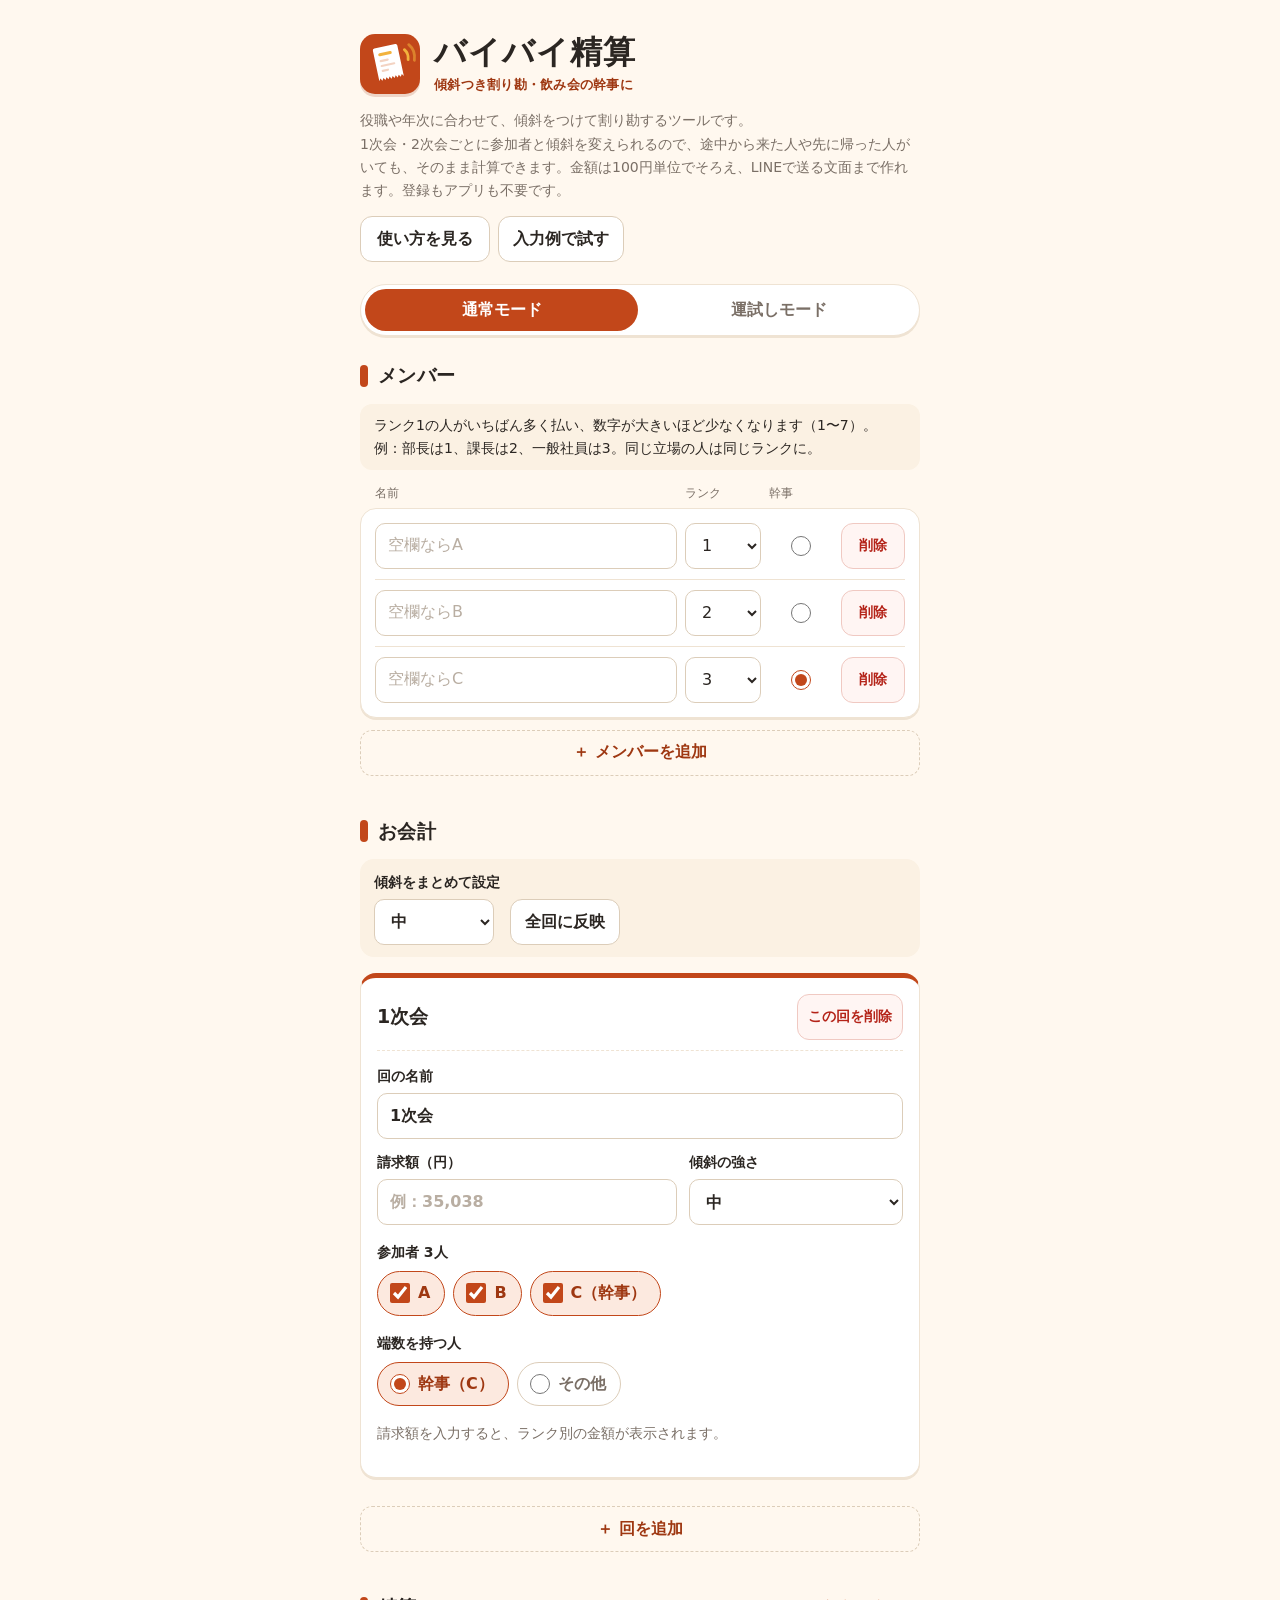
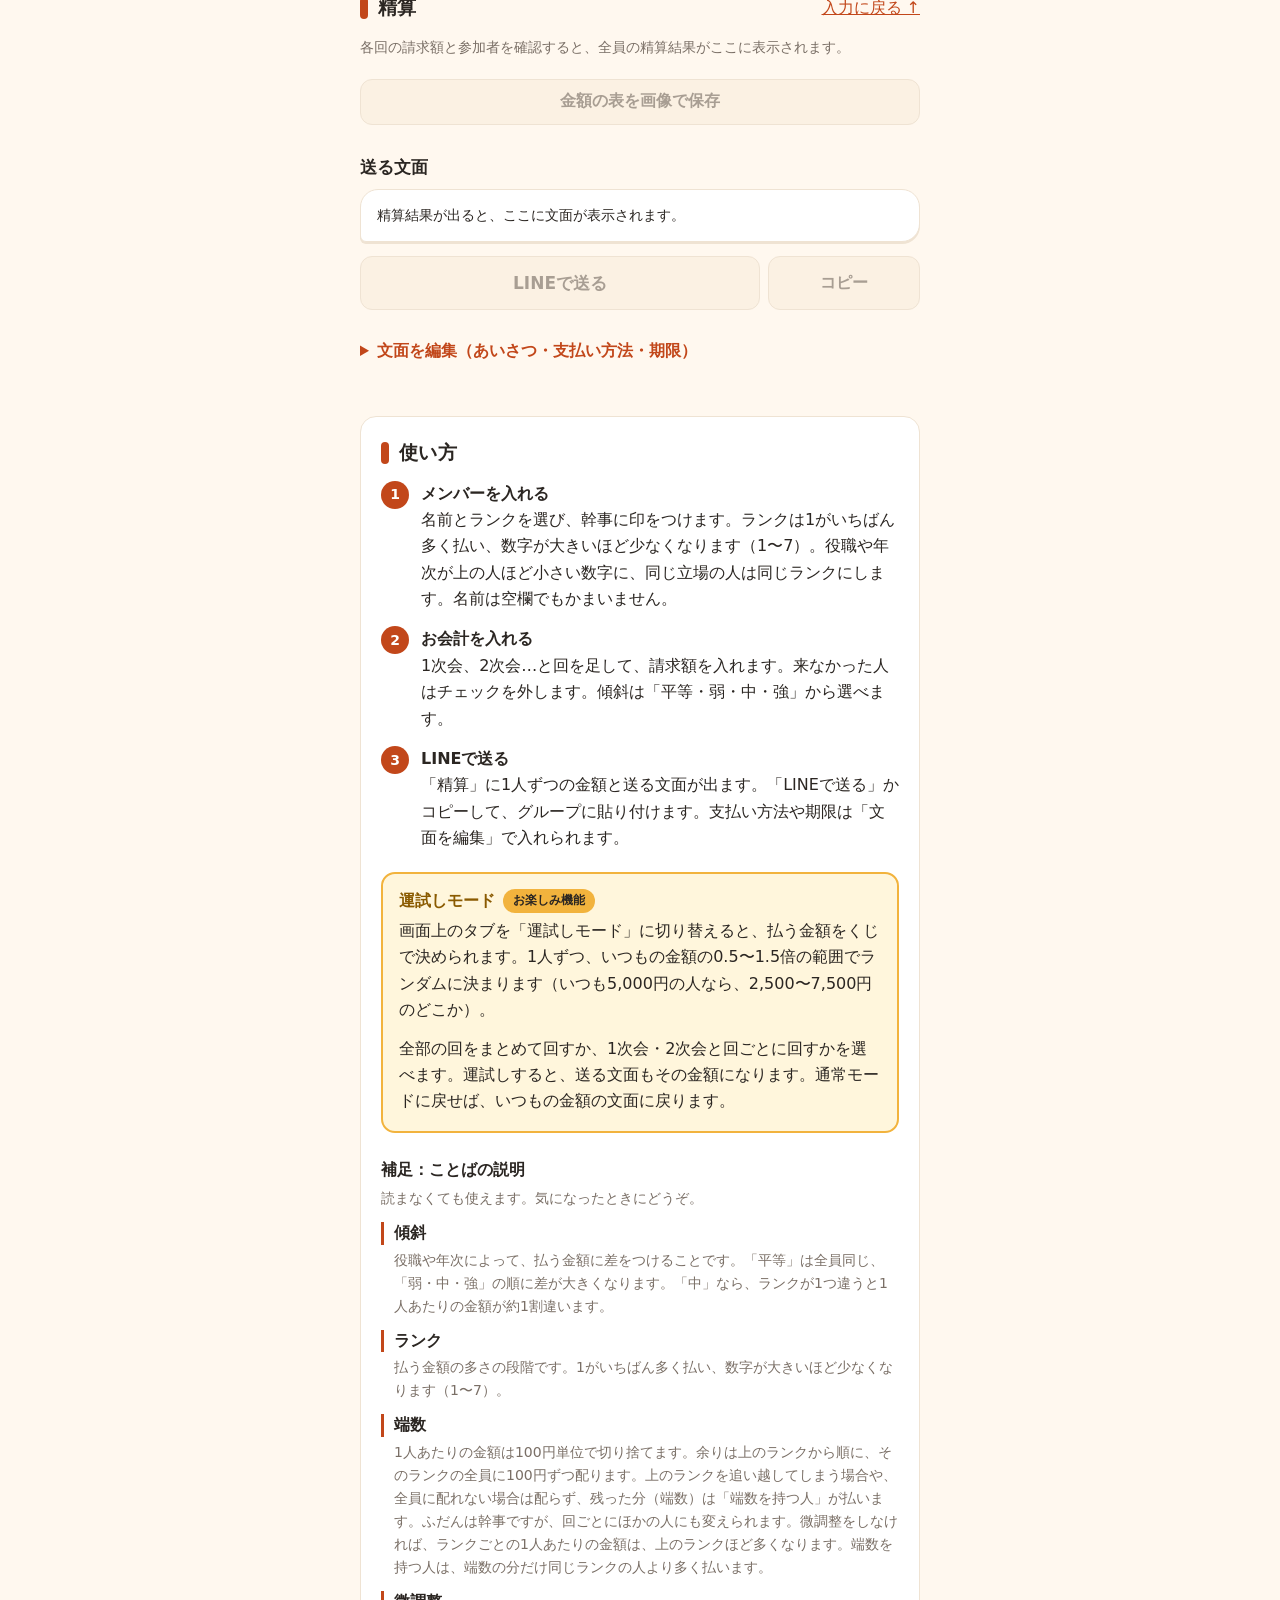
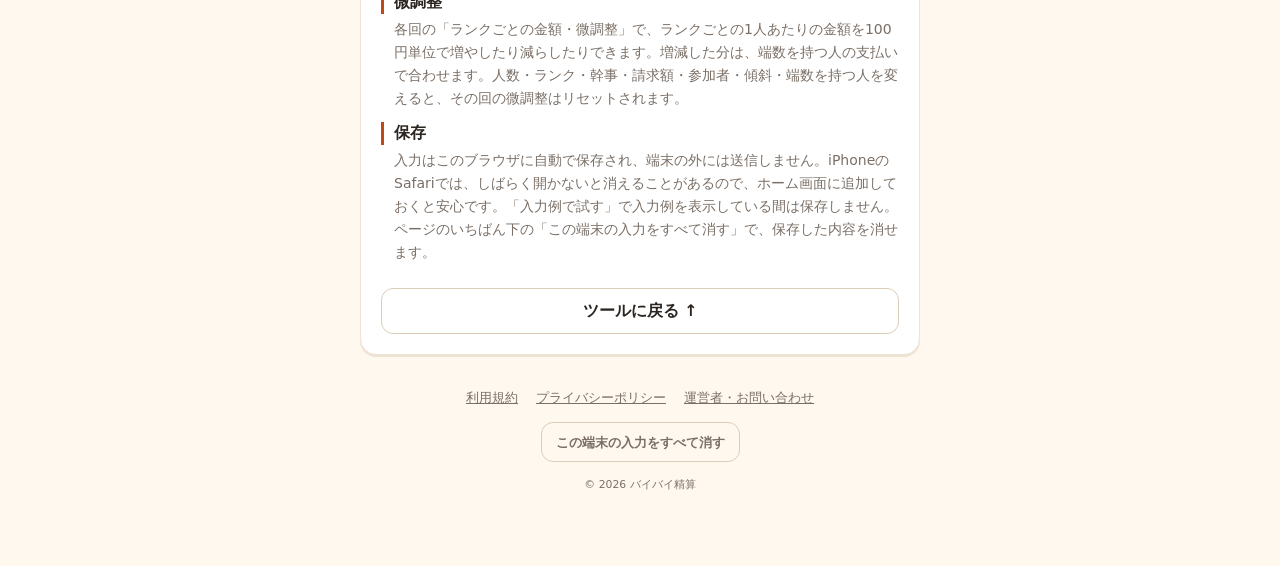
==== commit 51176ac2: "規約・プライバシーポリシー・運営者ページ、OGP、全消去ボタンを追加。運試しの文言と入力欄の見本を見直す - 利用規約・プライバシーポリシー・運営者とお問い合わせ（暫定でGitHub Issues）・" ====
--- a/index.html
+++ b/index.html
@@ -10,6 +10,19 @@
   <link rel="icon" href="icon.svg" type="image/svg+xml">
   <link rel="apple-touch-icon" href="apple-touch-icon.png">
   <meta name="apple-mobile-web-app-title" content="バイバイ精算">
+  <link rel="icon" href="favicon-32.png" type="image/png" sizes="32x32">
+  <!-- リンクを共有したときのプレビュー。URLは公開先の絶対パス（ドメイン移行時に書き換える） -->
+  <link rel="canonical" href="https://kazutoyoshiok4.github.io/keisha-seisan/">
+  <meta property="og:type" content="website">
+  <meta property="og:site_name" content="バイバイ精算">
+  <meta property="og:title" content="バイバイ精算｜傾斜つき割り勘・飲み会の幹事に">
+  <meta property="og:description" content="役職や年次に合わせて、傾斜をつけて割り勘。1次会・2次会ごとに参加者と傾斜を変えられ、LINEで送る文面まで作れます。登録不要。">
+  <meta property="og:url" content="https://kazutoyoshiok4.github.io/keisha-seisan/">
+  <meta property="og:image" content="https://kazutoyoshiok4.github.io/keisha-seisan/ogp.png">
+  <meta property="og:image:width" content="1200">
+  <meta property="og:image:height" content="630">
+  <meta property="og:locale" content="ja_JP">
+  <meta name="twitter:card" content="summary_large_image">
   <style>
     /* 居酒屋の伝票のような温かい見た目。生成りの地に柿色、飾りにビールの金色。 */
     :root { color-scheme: light; --ink:#2B2622; --muted:#7A6F66; --accent:#C2471A; --accent-dark:#9E3711; --gold:#F2B33D; --paper:#FFF8EF; --surface:#FFFFFF; --pale:#FBF1E3; --tint:#FCE9DF; --line:#EFE3D3; --field:#DCCDB9; --red:#B42318; --round:"Hiragino Maru Gothic ProN","Hiragino Maru Gothic Pro",system-ui,-apple-system,"Yu Gothic UI",sans-serif; }
@@ -49,6 +62,7 @@
     button.delete:disabled { background:var(--pale); border-color:var(--line); color:#c9bfb4; }
     input:not([type=checkbox]):not([type=radio]), select, textarea { width:100%; border:1px solid var(--field); border-radius:10px; padding:8px 12px; background:var(--surface); color:var(--ink); }
     input:not([type=checkbox]):not([type=radio]):focus, select:focus, textarea:focus { border-color:var(--accent); }
+    ::placeholder { color:#B9AEA2; opacity:1; }
     input[type=checkbox], input[type=radio] { width:20px; height:20px; accent-color:var(--accent); flex-shrink:0; margin:0; }
     :focus-visible { outline:2px solid var(--accent); outline-offset:2px; }
     .card, #members { background:var(--surface); border:1px solid var(--line); border-radius:16px; box-shadow:0 2px 0 var(--line); }
@@ -158,6 +172,11 @@
     .terms { margin:8px 0 0; }
     .terms dt { font-weight:700; margin-top:12px; padding-left:10px; border-left:3px solid var(--accent); line-height:1.4; }
     .terms dd { margin:4px 0 0 13px; color:var(--muted); font-size:14px; }
+    .site-footer { margin-top:32px; text-align:center; font-size:13px; color:var(--muted); }
+    .site-footer nav { display:flex; flex-wrap:wrap; justify-content:center; gap:4px 18px; margin-bottom:14px; }
+    .site-footer a { color:var(--muted); }
+    .site-footer small { display:block; margin-top:14px; }
+    button.reset-all { font-size:13px; font-weight:600; color:var(--muted); background:transparent; border-color:var(--field); min-height:40px; }
     .sr-only { position:absolute; width:1px; height:1px; padding:0; margin:-1px; overflow:hidden; clip:rect(0,0,0,0); white-space:nowrap; border:0; }
     [hidden] { display:none !important; }
     @media(max-width:480px) { main { padding:18px 16px 56px; } #members { padding:2px 10px; } .member-head { padding:0 11px 4px; } .round { padding:14px 12px; } .member { gap:6px; grid-template-columns:minmax(0,1fr) 64px 44px 44px; } .member button { padding:8px 0; font-size:13px; } .adjust-row { gap:5px; } .adjust-row button { min-width:76px; } th,td { padding:10px 9px; } .guide { padding:16px; } }
@@ -199,7 +218,7 @@
     <div id="results"></div>
     <div id="lottery-view" hidden>
       <p class="help">いつもの金額の0.5〜1.5倍の範囲で、1人ずつランダムに決めます。合計は変わりません。</p>
-      <fieldset><legend>抽選のしかた</legend><div class="bearer-choice">
+      <fieldset><legend>回し方</legend><div class="bearer-choice">
         <label class="chip"><input type="radio" name="lottery-scope" value="total">全部の回をまとめて</label>
         <label class="chip"><input type="radio" name="lottery-scope" value="round">回ごと</label>
       </div></fieldset>
@@ -237,19 +256,24 @@
     <div class="feature">
       <h3>運試しモード <span class="badge">お楽しみ機能</span></h3>
       <p>画面上のタブを「運試しモード」に切り替えると、払う金額をくじで決められます。1人ずつ、いつもの金額の0.5〜1.5倍の範囲でランダムに決まります（いつも5,000円の人なら、2,500〜7,500円のどこか）。</p>
-      <p>全部の回をまとめて回すか、1次会・2次会と回ごとに回すかを選べます。抽選すると、送る文面も抽選の金額になります。通常モードに戻せば、いつもの金額の文面に戻ります。</p>
+      <p>全部の回をまとめて回すか、1次会・2次会と回ごとに回すかを選べます。運試しすると、送る文面もその金額になります。通常モードに戻せば、いつもの金額の文面に戻ります。</p>
     </div>
     <h3 class="terms-title">補足：ことばの説明</h3>
     <p class="help">読まなくても使えます。気になったときにどうぞ。</p>
     <dl class="terms">
       <dt>傾斜</dt><dd>役職や年次によって、払う金額に差をつけることです。「平等」は全員同じ、「弱・中・強」の順に差が大きくなります。「中」なら、ランクが1つ違うと1人あたりの金額が約1割違います。</dd>
       <dt>ランク</dt><dd>払う金額の多さの段階です。1がいちばん多く払い、数字が大きいほど少なくなります（1〜7）。</dd>
-      <dt>端数</dt><dd>1人あたりの金額は100円単位で切り捨てます。余りは上のランクから順に100円ずつ配り、それでも残った100円未満の端数は「端数を持つ人」が払います。ふだんは幹事ですが、回ごとにほかの人にも変えられます。下のランクの人が上のランクより多く払うことはありません。</dd>
+      <dt>端数</dt><dd>1人あたりの金額は100円単位で切り捨てます。余りは上のランクから順に、そのランクの全員に100円ずつ配ります。上のランクを追い越してしまう場合や、全員に配れない場合は配らず、残った分（端数）は「端数を持つ人」が払います。ふだんは幹事ですが、回ごとにほかの人にも変えられます。微調整をしなければ、ランクごとの1人あたりの金額は、上のランクほど多くなります。端数を持つ人は、端数の分だけ同じランクの人より多く払います。</dd>
       <dt>微調整</dt><dd>各回の「ランクごとの金額・微調整」で、ランクごとの1人あたりの金額を100円単位で増やしたり減らしたりできます。増減した分は、端数を持つ人の支払いで合わせます。人数・ランク・幹事・請求額・参加者・傾斜・端数を持つ人を変えると、その回の微調整はリセットされます。</dd>
-      <dt>保存</dt><dd>入力はこのブラウザに自動で保存され、端末の外には送信しません。iPhoneのSafariでは、しばらく開かないと消えることがあるので、ホーム画面に追加しておくと安心です。「入力例で試す」で入力例を表示している間は保存しません。</dd>
+      <dt>保存</dt><dd>入力はこのブラウザに自動で保存され、端末の外には送信しません。iPhoneのSafariでは、しばらく開かないと消えることがあるので、ホーム画面に追加しておくと安心です。「入力例で試す」で入力例を表示している間は保存しません。ページのいちばん下の「この端末の入力をすべて消す」で、保存した内容を消せます。</dd>
     </dl>
     <a class="button-link wide-link" href="#top">ツールに戻る ↑</a>
   </section>
+  <footer class="site-footer">
+    <nav><a href="terms.html">利用規約</a><a href="privacy.html">プライバシーポリシー</a><a href="about.html">運営者・お問い合わせ</a></nav>
+    <button type="button" id="reset-all" class="reset-all">この端末の入力をすべて消す</button>
+    <small>© 2026 バイバイ精算</small>
+  </footer>
   <div id="undo-bar" class="toast" hidden><span id="undo-message" role="status" aria-live="polite"></span><button type="button" id="undo">取り消す</button></div>
 </main>
 <!-- 計算ロジック（DOMに依存しない純粋関数。test.js はこのブロックを取り出して検証する） -->
@@ -361,7 +385,7 @@
   function drawLottery(totals, organizerId, random) {
     const [low, high] = LOTTERY_RANGE;
     const payers = Object.entries(totals).filter(([, value]) => value > 0).map(([id, base]) => ({ id, base }));
-    check(payers.length >= 2, '抽選には、支払う人が2人以上必要です。');
+    check(payers.length >= 2, '運試しには、支払う人が2人以上必要です。');
     const total = payers.reduce((sum, p) => sum + p.base, 0);
     payers.forEach(p => { p.value = p.base * (low + (high - low) * random()); });
     // 合計とのずれを、上限（または下限）までの余裕に比例して配る。余裕の合計は必ずずれ以上あるので範囲内に収まる。
@@ -568,7 +592,7 @@
 function renderMembers() {
   $('members').innerHTML = state.members.map((m, i) => `
     <div class="member" data-member="${m.id}">
-      <label><span class="sr-only">${i + 1}人目の名前</span><input data-field="name" maxlength="80" placeholder="${C.defaultName(i)}" value="${escapeHtml(m.name)}" autocomplete="off"></label>
+      <label><span class="sr-only">${i + 1}人目の名前</span><input data-field="name" maxlength="80" placeholder="空欄なら${C.defaultName(i)}" value="${escapeHtml(m.name)}" autocomplete="off"></label>
       <label><span class="sr-only">${i + 1}人目のランク</span><select data-field="rank">${Array.from({ length:C.MAX_RANK }, (_, i) => i + 1).map(rank => `<option value="${rank}" ${m.rank === rank ? 'selected' : ''}>${rank}</option>`).join('')}</select></label>
       <label class="organizer"><span class="sr-only">${i + 1}人目を幹事にする</span><input type="radio" name="organizer" data-field="organizer" ${state.organizerId === m.id ? 'checked' : ''}></label>
       <button type="button" class="delete" data-action="remove-member" aria-label="${i + 1}人目（${escapeHtml(memberName(m))}）を削除" ${state.members.length === 1 ? 'disabled' : ''}>削除</button>
@@ -594,7 +618,7 @@
       <div class="heading"><h3 id="title-${r.id}">${escapeHtml(roundName(r))}</h3><button type="button" class="delete" data-action="remove-round" aria-label="${escapeHtml(roundName(r))}を削除">この回を削除</button></div>
       <div class="fields">
         <label class="field full">回の名前<input data-field="round-name" maxlength="40" placeholder="例：1次会、焼肉、カラオケ" value="${escapeHtml(r.name)}" autocomplete="off"></label>
-        <label class="field">請求額（円）<input data-field="amount" inputmode="numeric" maxlength="30" placeholder="35,038" value="${escapeHtml(displayAmount(r))}" autocomplete="off" aria-describedby="detail-${r.id}"></label>
+        <label class="field">請求額（円）<input data-field="amount" inputmode="numeric" maxlength="30" placeholder="例：35,038" value="${escapeHtml(displayAmount(r))}" autocomplete="off" aria-describedby="detail-${r.id}"></label>
         <label class="field">傾斜の強さ<select data-field="strength">${Object.entries(strengthLabels).map(([key, label]) => `<option value="${key}" ${r.strength === key ? 'selected' : ''}>${label}</option>`).join('')}</select></label>
       </div>
       <fieldset><legend>参加者 ${r.participantIds.length}人</legend><div class="participants">${state.members.map(m => `<label class="chip"><input type="checkbox" data-field="participant" value="${m.id}" ${r.participantIds.includes(m.id) ? 'checked' : ''}><span>${escapeHtml(memberName(m))}${m.id === state.organizerId ? '（幹事）' : ''}</span></label>`).join('')}</div></fieldset>
@@ -688,7 +712,7 @@
     if (!r) delete l.rounds[id];
     else if (result && !sameMap(l.rounds[id].basis, payersOf(result.amounts))) { delete l.rounds[id]; dropped = true; }
   }
-  if (dropped) lotteryNotice = '入力が変わったので、抽選結果を取り消しました。';
+  if (dropped) lotteryNotice = '入力が変わったので、運試しの結果を取り消しました。';
   renderLottery();
 }
 // 抽選を反映した全員の金額。抽選していなければ null。回ごとの場合、抽選していない回はいつもの金額。
@@ -704,7 +728,7 @@
 }
 function lotteryTable(basis, amounts, label) {
   return `<div class="table-wrap" tabindex="0" role="region" aria-label="${escapeHtml(label)}"><table><caption class="sr-only">${escapeHtml(label)}</caption>
-    <thead><tr><th scope="col">名前</th><th scope="col">いつも</th><th scope="col">抽選</th><th scope="col">差</th></tr></thead>
+    <thead><tr><th scope="col">名前</th><th scope="col">いつも</th><th scope="col">結果</th><th scope="col">差</th></tr></thead>
     <tbody>${state.members.filter(m => Object.hasOwn(basis, m.id)).map(m => {
       const diff = amounts[m.id] - basis[m.id];
       return `<tr><th scope="row">${escapeHtml(memberName(m))}${m.id === state.organizerId ? '（幹事）' : ''}</th><td>${yen(basis[m.id])}</td><td>${yen(amounts[m.id])}</td><td class="${diff > 0 ? 'up' : diff < 0 ? 'down' : ''}">${signedYen(diff)}</td></tr>`;
@@ -713,16 +737,16 @@
 }
 // 1枚分の抽選カード。target は 'total' か回のID。
 function lotteryCard(target, title, basis, entry, unavailable) {
-  const label = title ? `${title}の抽選結果` : '抽選結果';
+  const label = title ? `${title}の運試しの結果` : '運試しの結果';
   const body = unavailable ? `<p class="help">${unavailable}</p>`
-    : entry ? `<p class="success">抽選${entry.count}回目</p>`
-    : '<p class="help">いつもの金額のままです。</p>';
+    : entry ? `<p class="success">${entry.count}回目の結果</p>`
+    : (title ? '<p class="help">まだ回していません。押すと、この回の1人ずつの金額がくじで決まります。</p>' : '<p class="help">まだ回していません。押すと、全員の金額がくじで決まります。</p>');
   return `<div class="lottery-card" data-lottery-card="${target}">${title ? `<h3>${escapeHtml(title)}</h3>` : ''}${body}
     <div class="lottery-table">${entry ? lotteryTable(basis, entry.amounts, label) : ''}</div>
-    <div class="lottery-actions"><button type="button" class="primary" data-lottery-action="draw" data-target="${target}" ${unavailable ? 'disabled' : ''}>${entry ? 'もう一回' : '抽選する'}</button>
+    <div class="lottery-actions"><button type="button" class="primary" data-lottery-action="draw" data-target="${target}" ${unavailable ? 'disabled' : ''}>${entry ? 'もう一回' : '運試しする'}</button>
     ${entry ? `<button type="button" data-lottery-action="clear" data-target="${target}">元に戻す</button>` : ''}</div></div>`;
 }
-const drawUnavailable = basis => Object.keys(basis).length >= 2 ? '' : '支払う人が2人以上いると抽選できます。';
+const drawUnavailable = basis => Object.keys(basis).length >= 2 ? '' : '支払う人が2人以上いると回せます。';
 function renderLottery() {
   if (spinning) return;
   const l = state.lottery;
@@ -730,16 +754,16 @@
   let html = lotteryNotice ? `<p class="help">${escapeHtml(lotteryNotice)}</p>` : '';
   if (l.scope === 'total') {
     html += settlement ? lotteryCard('total', '', payersOf(settlement.totals), l.total, drawUnavailable(payersOf(settlement.totals)))
-      : lotteryCard('total', '', {}, null, '精算結果が出ると抽選できます。');
+      : lotteryCard('total', '', {}, null, '精算結果が出ると回せます。');
   } else {
     html += state.rounds.map(r => {
       const result = roundResult(r);
-      if (!result) return lotteryCard(r.id, roundName(r), {}, null, '請求額と参加者を入力すると抽選できます。');
+      if (!result) return lotteryCard(r.id, roundName(r), {}, null, '請求額と参加者を入力すると回せます。');
       const basis = payersOf(result.amounts);
       return lotteryCard(r.id, roundName(r), basis, l.rounds[r.id], drawUnavailable(basis));
     }).join('');
     const outcome = lotteryOutcome();
-    if (outcome) html += `<div class="lottery-card summary"><h3>全部の回の合計</h3><p class="help">抽選していない回は、いつもの金額です。</p>${lotteryTable(payersOf(settlement.totals), outcome.totals, '全部の回の合計')}</div>`;
+    if (outcome) html += `<div class="lottery-card summary"><h3>全部の回の合計</h3><p class="help">まだ回していない回は、いつもの金額です。</p>${lotteryTable(payersOf(settlement.totals), outcome.totals, '全部の回の合計')}</div>`;
   }
   $('lottery-body').innerHTML = html;
 }
@@ -786,7 +810,7 @@
   card.classList.add('spinning');
   const started = Date.now();
   spinning = setInterval(() => {
-    card.querySelector('.lottery-table').innerHTML = lotteryTable(basis, C.drawLottery(basis, keeper, Math.random), '抽選中');
+    card.querySelector('.lottery-table').innerHTML = lotteryTable(basis, C.drawLottery(basis, keeper, Math.random), '運試し中');
     if (Date.now() - started > 1200) { clearInterval(spinning); document.querySelectorAll('[name="lottery-scope"]').forEach(el => { el.disabled = false; }); finish(); }
   }, 70);
 });
@@ -894,7 +918,7 @@
   // LINEの公式の共有URL。アプリが入っていればLINEが開き、送る相手を選べる。
   if (ready) { $('share').href = 'https://line.me/R/share?text=' + encodeURIComponent(lineText()); $('share').removeAttribute('aria-disabled'); }
   else { $('share').removeAttribute('href'); $('share').setAttribute('aria-disabled', 'true'); }
-  $('line-preview').textContent = ready ? lineText() : !settlement ? '精算結果が出ると、ここに文面が表示されます。' : '抽選すると、ここに抽選の金額で文面が表示されます。';
+  $('line-preview').textContent = ready ? lineText() : !settlement ? '精算結果が出ると、ここに文面が表示されます。' : '運試しすると、ここにその金額で文面が表示されます。';
 }
 function renderUndo() {
   $('undo-bar').hidden = !undoState;
@@ -1033,6 +1057,17 @@
     exampleUndo = snapshot(); state = { ...C.createExample(), defaultStrength:'medium', message:{ ...state.message }, mode:state.mode, lottery:emptyLottery() };
     $('load-example').textContent = '入力例を閉じる'; changed('入力例を表示しています。閉じると元の入力に戻ります（この間は保存しません）。');
   }
+});
+// この端末に保存した入力をすべて消す。直後なら取り消せる。
+$('reset-all').addEventListener('click', () => {
+  if (exampleUndo) { state = exampleUndo; exampleUndo = null; $('load-example').textContent = '入力例で試す'; }
+  const before = snapshot();
+  state = initialState();
+  openAdjustments.clear();
+  let backupCleared = true;
+  try { localStorage.removeItem(BACKUP_KEY); } catch (_) { backupCleared = false; }
+  changed('', true, { state:before, label:'入力をすべて消しました。' });
+  if (storageFailed || !backupCleared) { clearUndo(); $('status').textContent = '保存データを消せませんでした。ブラウザの設定から、このサイトのWebサイトデータを削除してください。'; }
 });
 // 別のタブで保存された内容を取り込み、古い画面で上書きしないようにする。
 window.addEventListener('storage', event => {
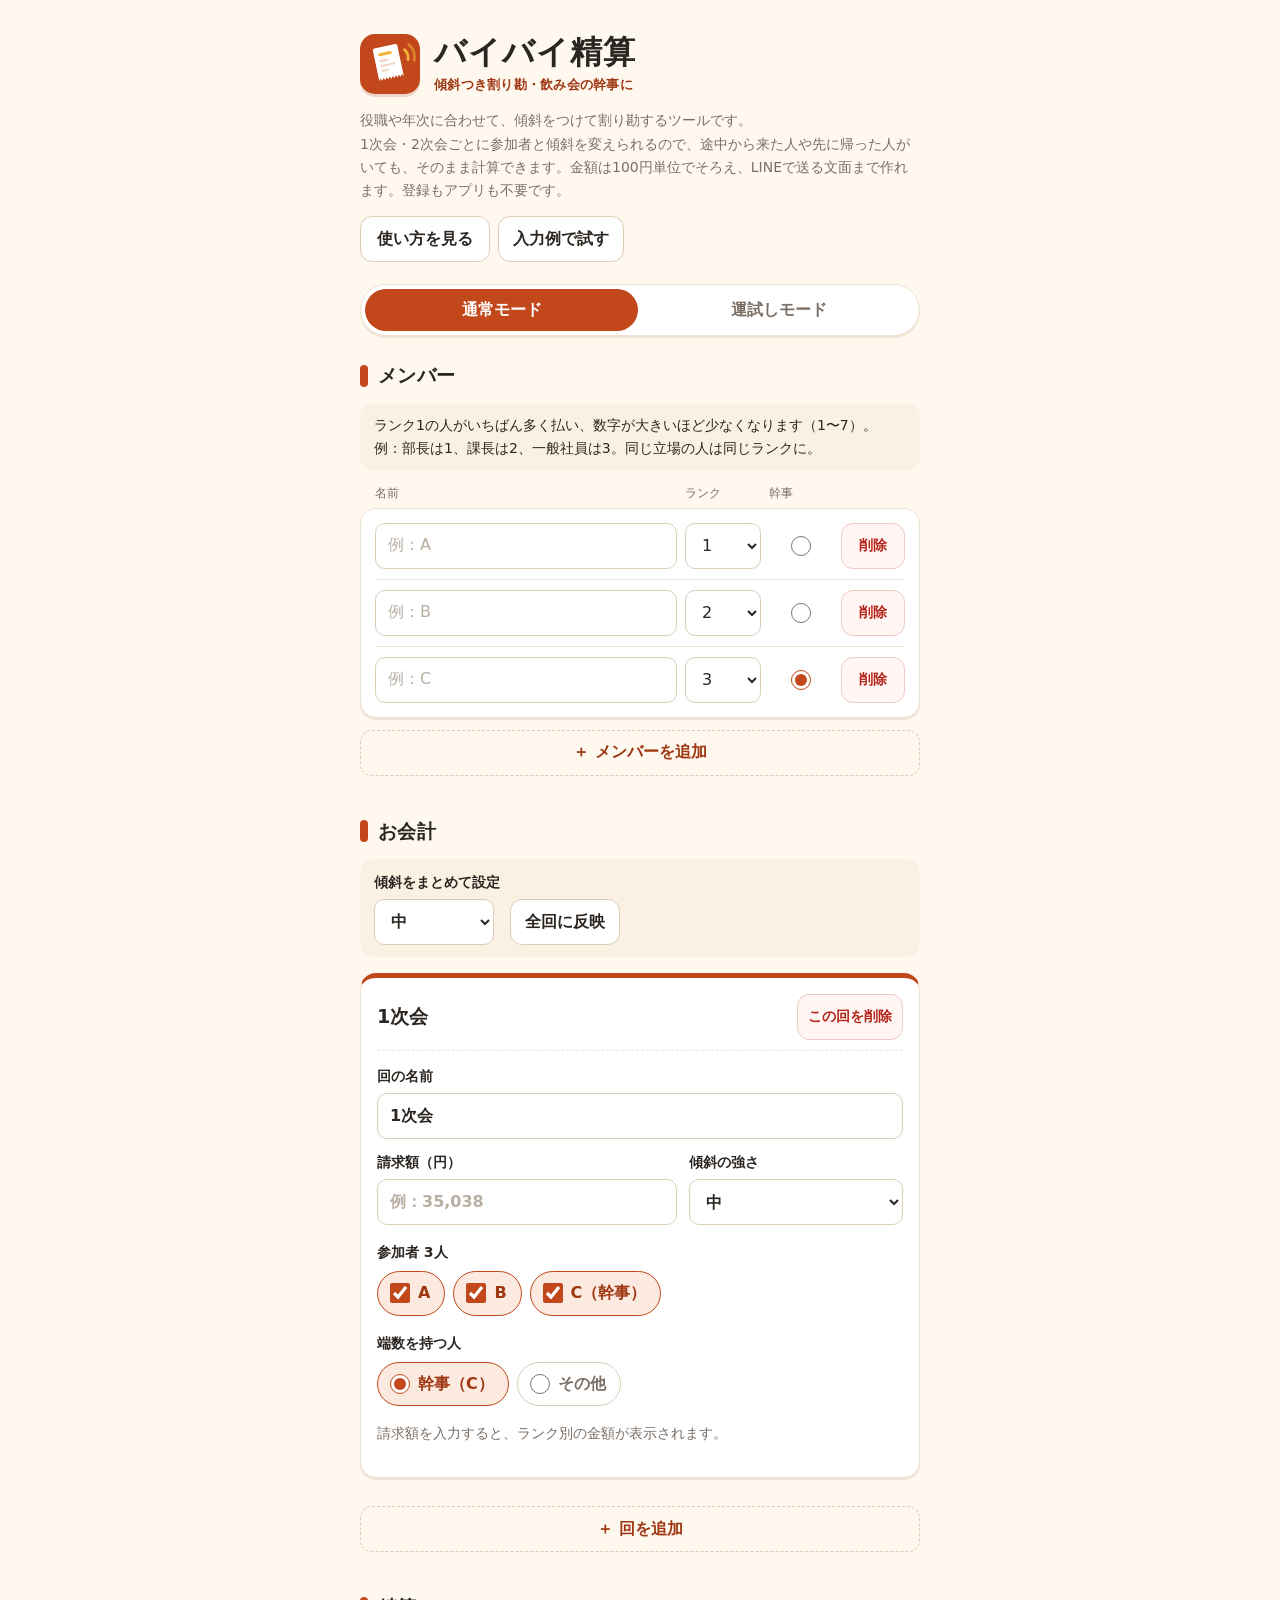
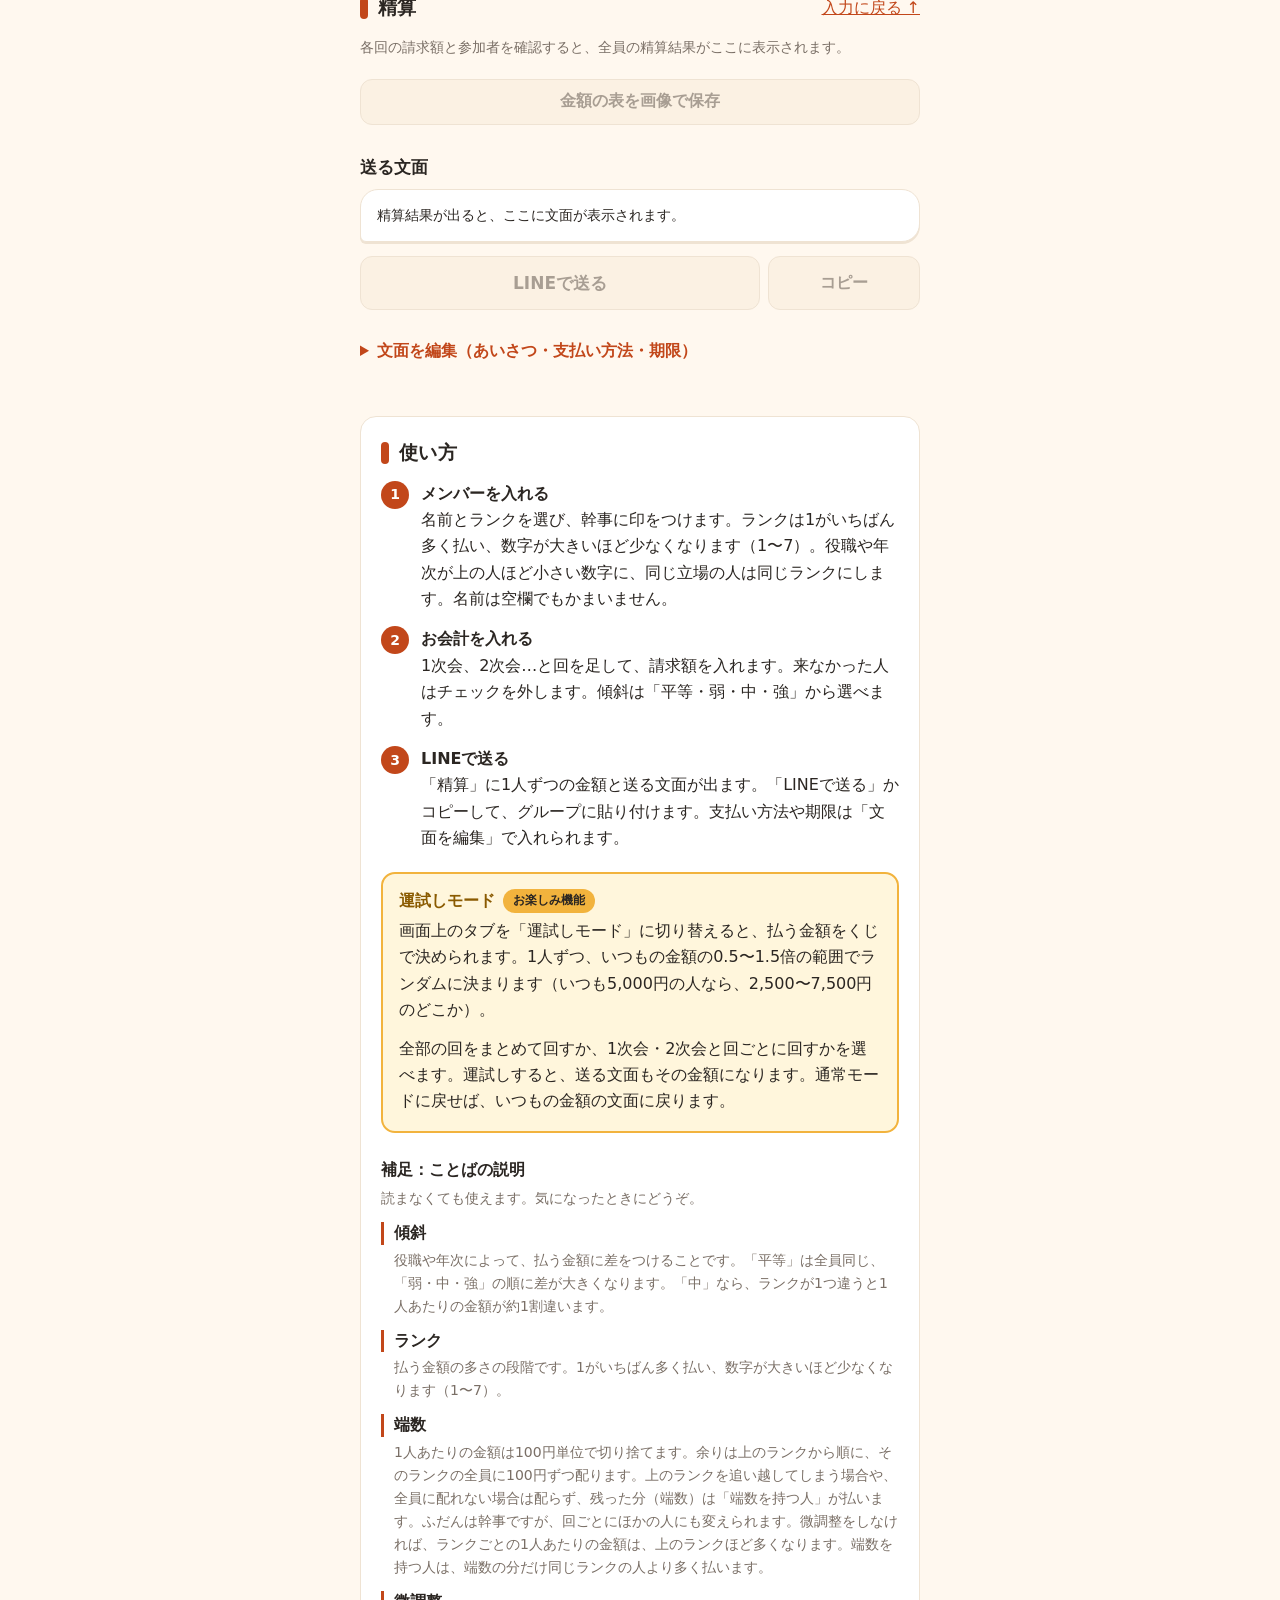
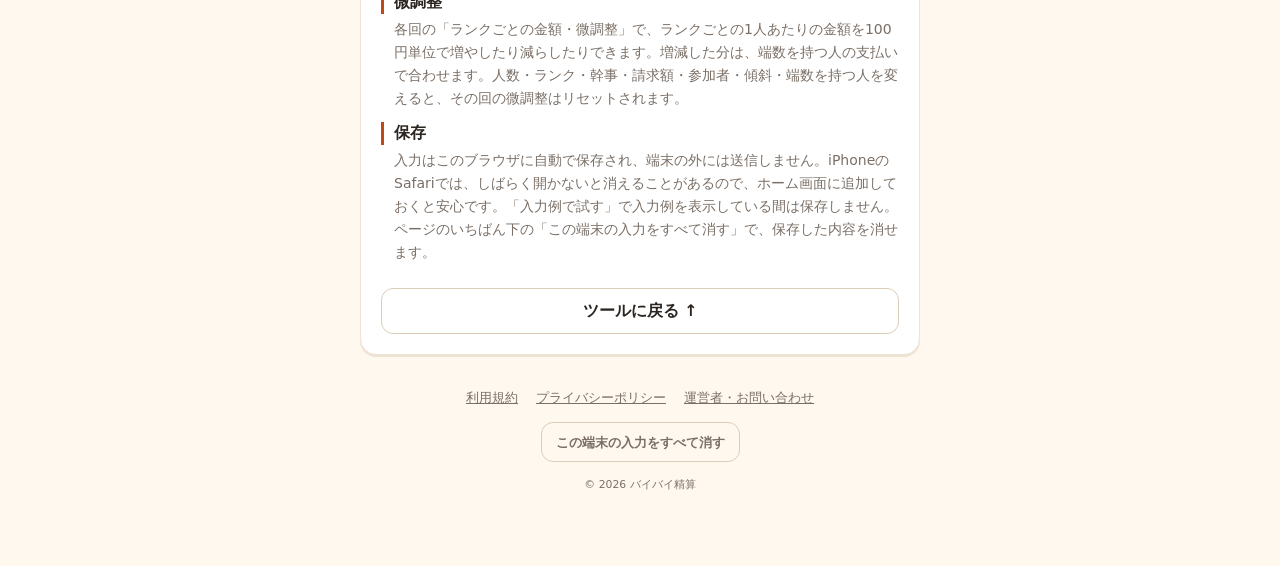
==== commit d1565c55: "運試しの説明を短く、名前欄の見本を「例：A」に、免責を責任を負わない書き方に。問い合わせフォームを作るGASを追加 Co-Authored-By: Claude Opus 5.5 <noreply@a" ====
--- a/index.html
+++ b/index.html
@@ -592,7 +592,7 @@
 function renderMembers() {
   $('members').innerHTML = state.members.map((m, i) => `
     <div class="member" data-member="${m.id}">
-      <label><span class="sr-only">${i + 1}人目の名前</span><input data-field="name" maxlength="80" placeholder="空欄なら${C.defaultName(i)}" value="${escapeHtml(m.name)}" autocomplete="off"></label>
+      <label><span class="sr-only">${i + 1}人目の名前</span><input data-field="name" maxlength="80" placeholder="例：${C.defaultName(i)}" value="${escapeHtml(m.name)}" autocomplete="off"></label>
       <label><span class="sr-only">${i + 1}人目のランク</span><select data-field="rank">${Array.from({ length:C.MAX_RANK }, (_, i) => i + 1).map(rank => `<option value="${rank}" ${m.rank === rank ? 'selected' : ''}>${rank}</option>`).join('')}</select></label>
       <label class="organizer"><span class="sr-only">${i + 1}人目を幹事にする</span><input type="radio" name="organizer" data-field="organizer" ${state.organizerId === m.id ? 'checked' : ''}></label>
       <button type="button" class="delete" data-action="remove-member" aria-label="${i + 1}人目（${escapeHtml(memberName(m))}）を削除" ${state.members.length === 1 ? 'disabled' : ''}>削除</button>
@@ -740,7 +740,7 @@
   const label = title ? `${title}の運試しの結果` : '運試しの結果';
   const body = unavailable ? `<p class="help">${unavailable}</p>`
     : entry ? `<p class="success">${entry.count}回目の結果</p>`
-    : (title ? '<p class="help">まだ回していません。押すと、この回の1人ずつの金額がくじで決まります。</p>' : '<p class="help">まだ回していません。押すと、全員の金額がくじで決まります。</p>');
+    : (title ? '<p class="help">押すと、この回の1人ずつの金額がくじで決まります。</p>' : '<p class="help">押すと、全員の金額がくじで決まります。</p>');
   return `<div class="lottery-card" data-lottery-card="${target}">${title ? `<h3>${escapeHtml(title)}</h3>` : ''}${body}
     <div class="lottery-table">${entry ? lotteryTable(basis, entry.amounts, label) : ''}</div>
     <div class="lottery-actions"><button type="button" class="primary" data-lottery-action="draw" data-target="${target}" ${unavailable ? 'disabled' : ''}>${entry ? 'もう一回' : '運試しする'}</button>
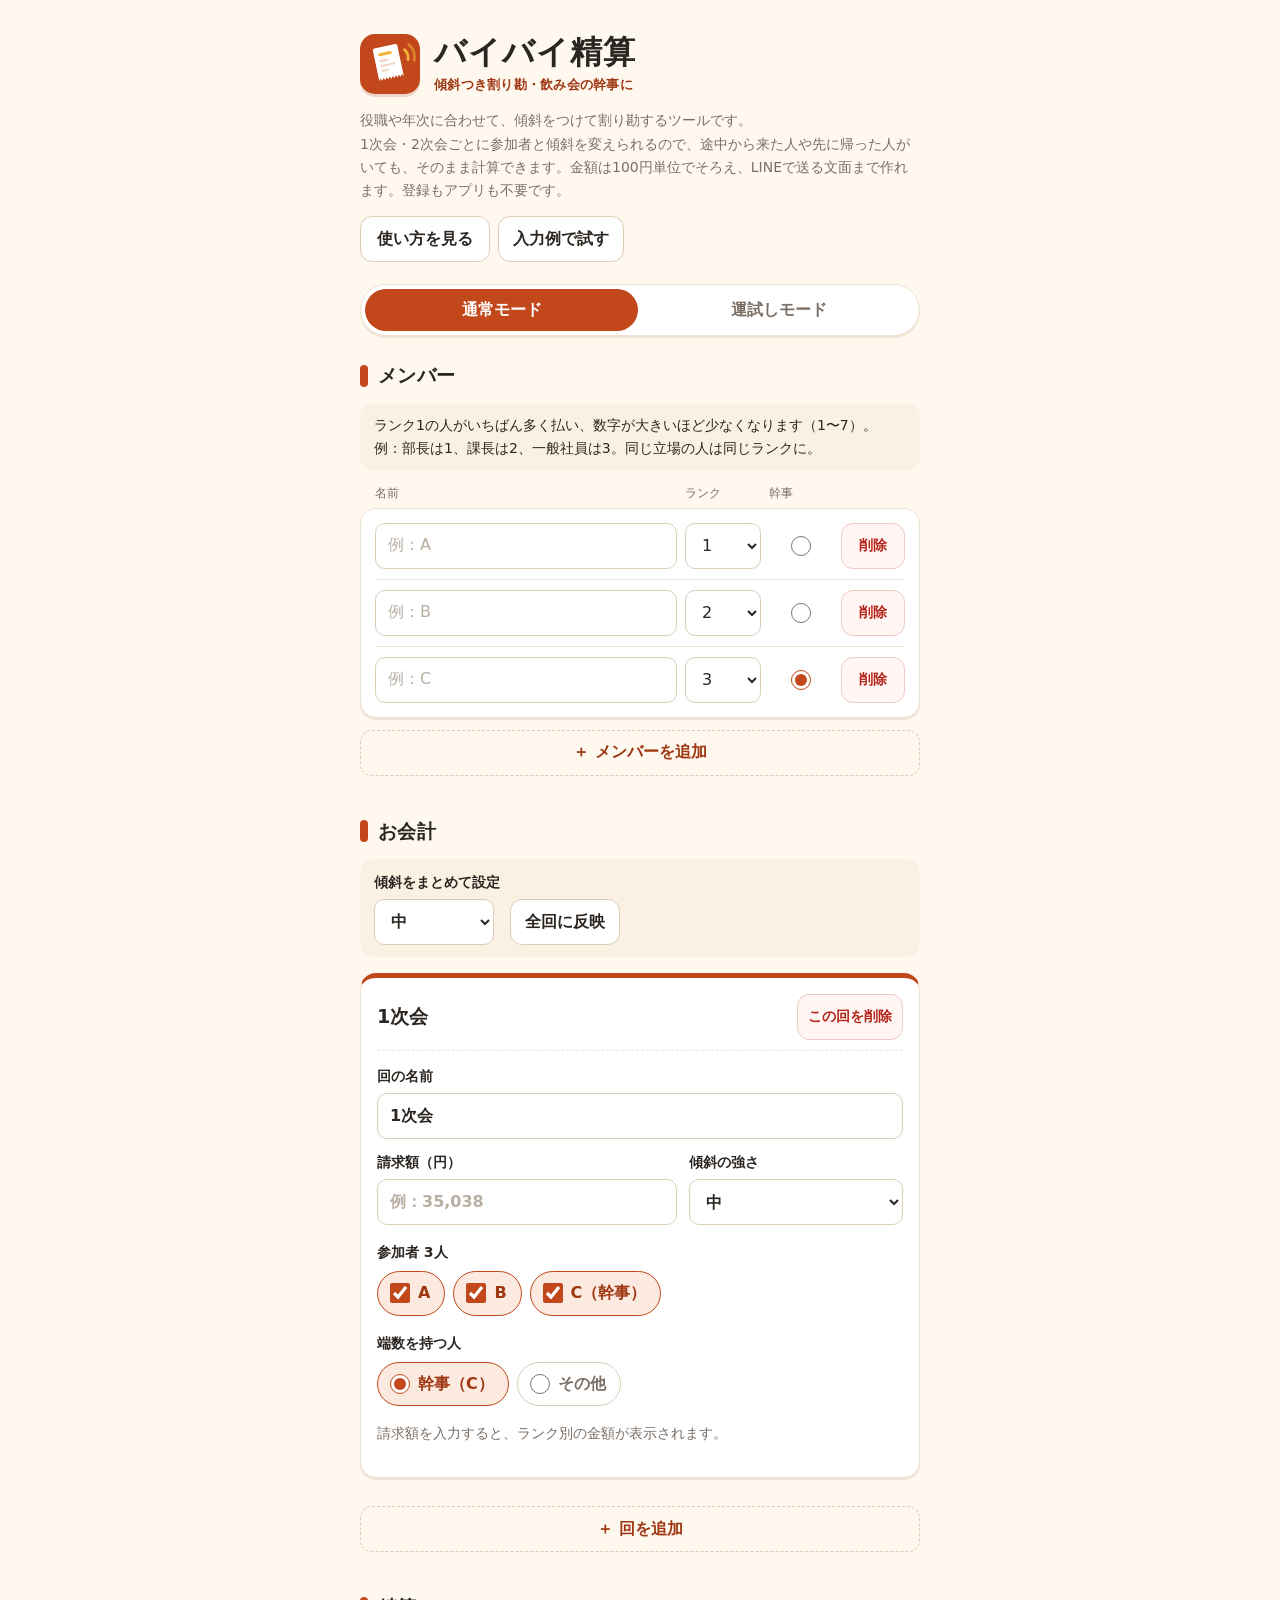
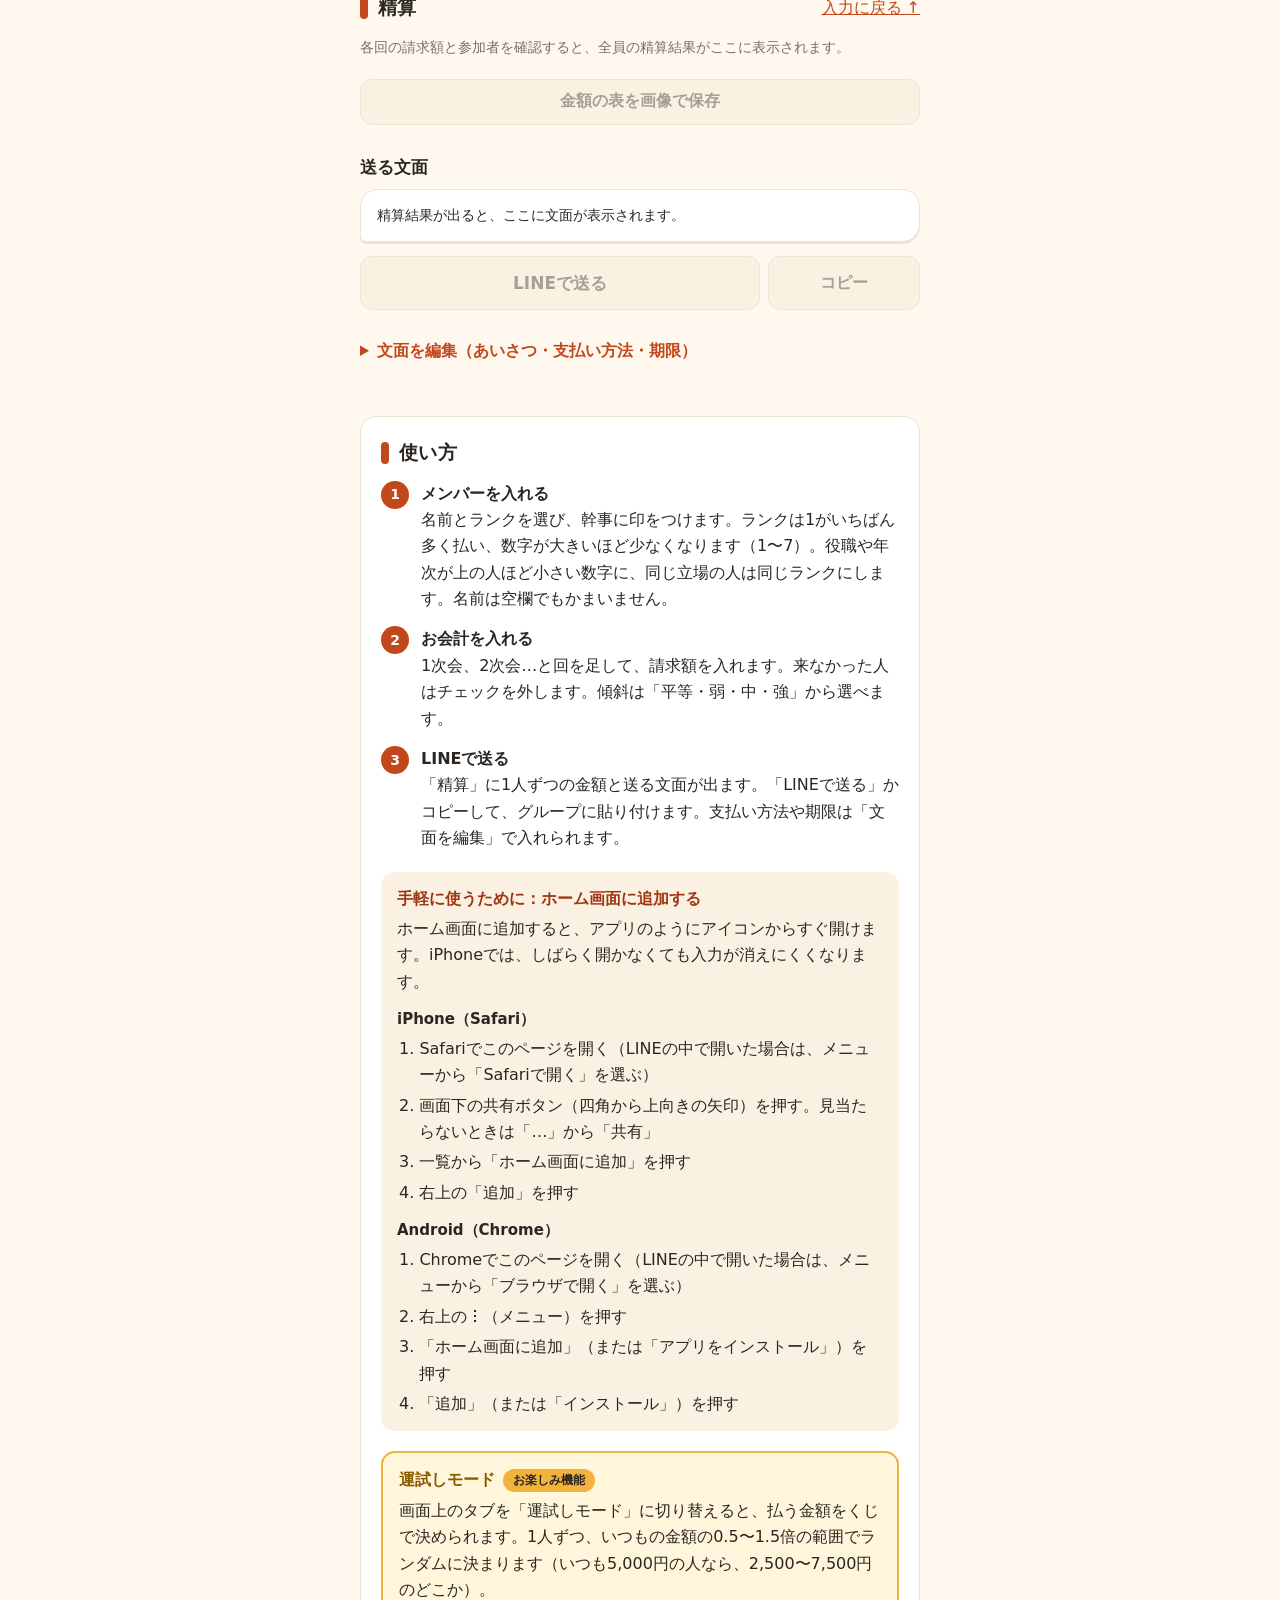
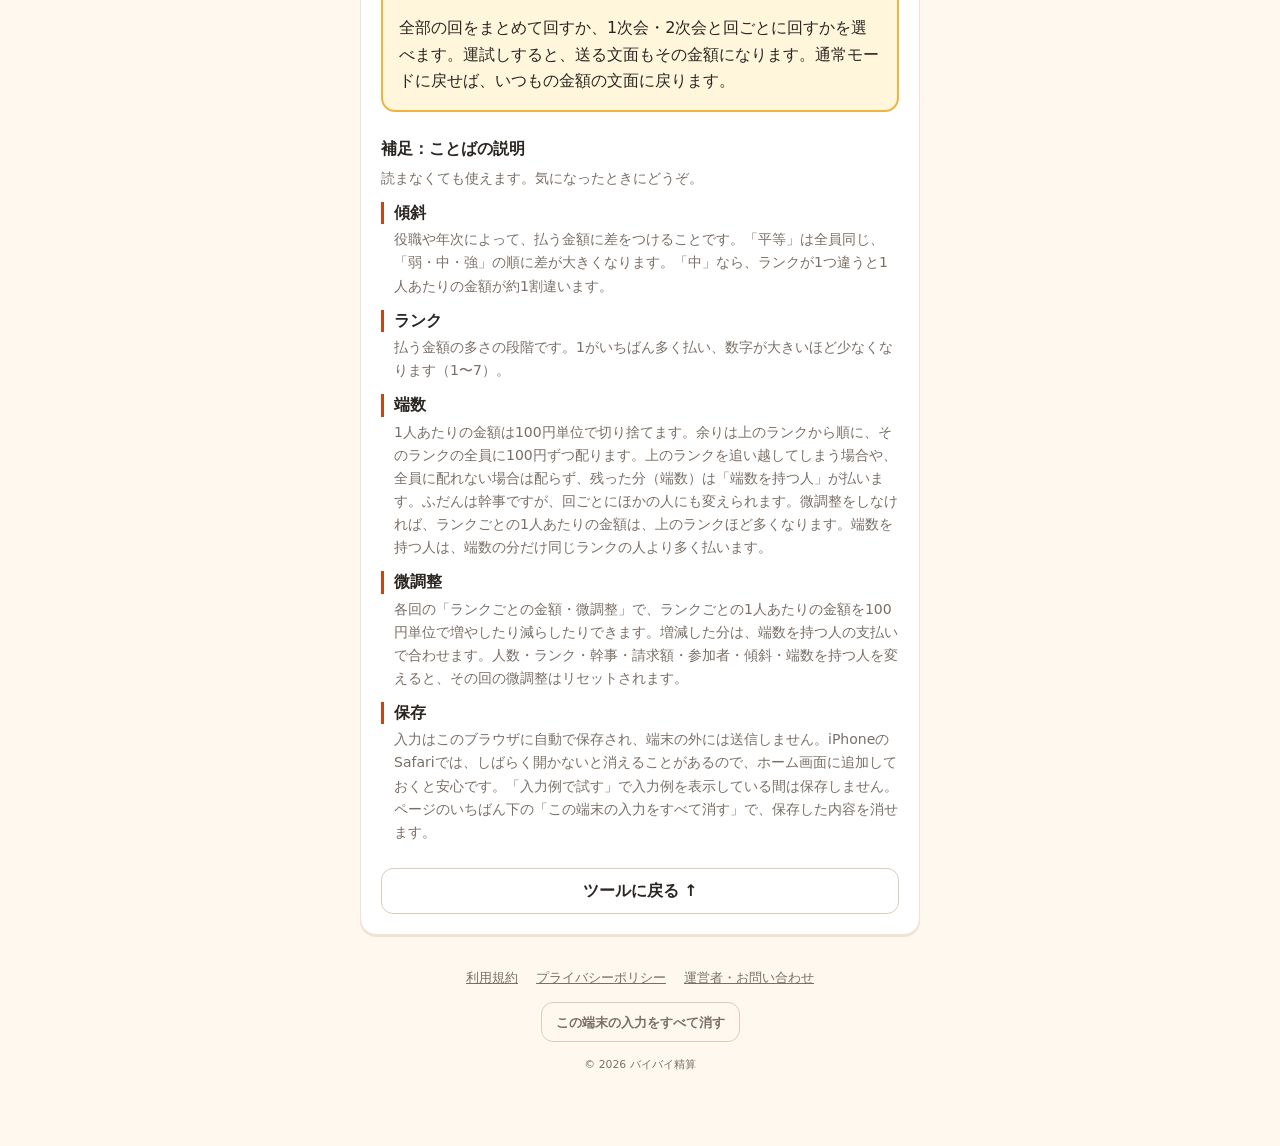
==== commit 77c7ea2b: "スマホで「手軽に使うために」ホーム画面への追加手順を案内 - iPhone・Android・LINEの中のブラウザを見分けて手順を出す（LINEの中では外のブラウザで開き直すボタン） - アプリとして" ====
--- a/index.html
+++ b/index.html
@@ -11,14 +11,14 @@
   <link rel="apple-touch-icon" href="apple-touch-icon.png">
   <meta name="apple-mobile-web-app-title" content="バイバイ精算">
   <link rel="icon" href="favicon-32.png" type="image/png" sizes="32x32">
-  <!-- リンクを共有したときのプレビュー。URLは公開先の絶対パス（ドメイン移行時に書き換える） -->
-  <link rel="canonical" href="https://kazutoyoshiok4.github.io/keisha-seisan/">
+  <!-- リンクを共有したときのプレビュー。URLは公開先の絶対パス -->
+  <link rel="canonical" href="https://byebye-seisan.com/">
   <meta property="og:type" content="website">
   <meta property="og:site_name" content="バイバイ精算">
   <meta property="og:title" content="バイバイ精算｜傾斜つき割り勘・飲み会の幹事に">
   <meta property="og:description" content="役職や年次に合わせて、傾斜をつけて割り勘。1次会・2次会ごとに参加者と傾斜を変えられ、LINEで送る文面まで作れます。登録不要。">
-  <meta property="og:url" content="https://kazutoyoshiok4.github.io/keisha-seisan/">
-  <meta property="og:image" content="https://kazutoyoshiok4.github.io/keisha-seisan/ogp.png">
+  <meta property="og:url" content="https://byebye-seisan.com/">
+  <meta property="og:image" content="https://byebye-seisan.com/ogp.png">
   <meta property="og:image:width" content="1200">
   <meta property="og:image:height" content="630">
   <meta property="og:locale" content="ja_JP">
@@ -165,6 +165,21 @@
     .guide li strong { display:block; font-family:var(--round); }
     .guide h3 { font-size:16px; margin-top:22px; color:var(--accent-dark); }
     .guide p { margin:4px 0 12px; }
+    .install-tip { margin-top:14px; background:#FFF1CF; border:1px solid #F3D58C; border-radius:14px; padding:10px 14px 4px; font-size:14px; }
+    .install-tip-head { display:flex; justify-content:space-between; align-items:center; }
+    .install-tip-head strong { font-family:var(--round); color:#8a5a00; font-size:15px; }
+    button.install-close { min-height:36px; min-width:36px; padding:0; border:0; background:transparent; box-shadow:none; font-size:22px; line-height:1; color:var(--muted); }
+    .install-tip p { margin:2px 0 6px; }
+    .install-tip ol { margin:4px 0 6px; padding-left:1.4em; }
+    .install-tip li { margin-bottom:2px; }
+    .install-tip ol.single { list-style:none; padding-left:0; }
+    .install-tip-links { display:flex; flex-wrap:wrap; align-items:center; gap:8px 16px; }
+    .install-guide { background:var(--pale); border-radius:14px; padding:14px 16px 4px; margin:8px 0 20px; }
+    .install-guide h3 { margin-top:0 !important; }
+    .install-guide h4 { margin:12px 0 2px; font-size:15px; }
+    .guide .install-guide ol { list-style:decimal; padding-left:1.4em; margin:4px 0 10px; }
+    .guide .install-guide li { padding-left:0; margin-bottom:4px; }
+    .guide .install-guide li::before { content:none; }
     .feature { background:#FFF6DC; border:2px solid var(--gold); border-radius:14px; padding:14px 16px 4px; margin:8px 0 24px; }
     .feature h3 { margin-top:0 !important; color:#8a5a00 !important; display:flex; align-items:center; gap:8px; flex-wrap:wrap; }
     .badge { font-family:system-ui,sans-serif; font-size:12px; font-weight:700; background:var(--gold); color:var(--ink); border-radius:999px; padding:2px 10px; }
@@ -188,6 +203,12 @@
     <div class="brand"><svg class="logo" viewBox="0 0 96 96" aria-hidden="true"><rect width="96" height="96" rx="24" fill="#C2471A"/><g transform="rotate(-12 46 50)"><path d="M29 19H63Q66 19 66 22V72l-2.5-4-2.5 4-2.5-4-2.5 4-2.5-4-2.5 4-2.5-4-2.5 4-2.5-4-2.5 4-2.5-4-2.5 4-2.5-4-2.5 4-2.5-4-2.5 4V22Q26 19 29 19Z" fill="#fff"/><rect x="33" y="28" width="22" height="5" rx="2.5" fill="#F2B33D"/><rect x="33" y="39" width="15" height="3.5" rx="1.75" fill="#F3D3C2"/><rect x="33" y="47" width="24" height="3.5" rx="1.75" fill="#F3D3C2"/><rect x="33" y="55" width="12" height="3.5" rx="1.75" fill="#F3D3C2"/></g><path d="M71 25q7 6 6 16" stroke="#F2B33D" stroke-width="4.5" fill="none" stroke-linecap="round"/><path d="M78 17q11 9 9 25" stroke="#F2B33D" stroke-width="4.5" fill="none" stroke-linecap="round" opacity=".55"/></svg><div><h1>バイバイ精算</h1><p class="tagline">傾斜つき割り勘・飲み会の幹事に</p></div></div>
     <p class="lead">役職や年次に合わせて、傾斜をつけて割り勘するツールです。<br><span class="nw">1次会・2次会</span>ごとに参加者と傾斜を変えられるので、途中から来た人や先に帰った人がいても、そのまま計算できます。金額は<span class="nw">100円</span>単位でそろえ、LINEで送る文面まで作れます。登録もアプリも不要です。</p>
     <div class="header-actions"><a class="button-link" href="#guide">使い方を見る</a><button type="button" id="load-example">入力例で試す</button></div>
+    <aside id="install-tip" class="install-tip" aria-labelledby="install-tip-title" hidden>
+      <div class="install-tip-head"><strong id="install-tip-title">手軽に使うために</strong><button type="button" id="install-tip-close" class="install-close" aria-label="この案内を閉じる">×</button></div>
+      <p>ホーム画面に追加すると、アプリのようにアイコンからすぐ開けます。入力も消えにくくなります。</p>
+      <ol id="install-tip-steps"></ol>
+      <p class="install-tip-links"><a id="install-tip-open" class="button-link" href="./?openExternalBrowser=1" hidden></a><a href="#install">くわしい手順</a></p>
+    </aside>
   </header>
   <div class="tabs" role="group" aria-label="モードの切り替え">
     <button type="button" data-mode="normal" aria-pressed="true">通常モード</button>
@@ -253,6 +274,24 @@
       <li><strong>お会計を入れる</strong>1次会、2次会…と回を足して、請求額を入れます。来なかった人はチェックを外します。傾斜は「平等・弱・中・強」から選べます。</li>
       <li><strong>LINEで送る</strong>「精算」に1人ずつの金額と送る文面が出ます。「LINEで送る」かコピーして、グループに貼り付けます。支払い方法や期限は「文面を編集」で入れられます。</li>
     </ol>
+    <div id="install" class="install-guide">
+      <h3>手軽に使うために：ホーム画面に追加する</h3>
+      <p>ホーム画面に追加すると、アプリのようにアイコンからすぐ開けます。iPhoneでは、しばらく開かなくても入力が消えにくくなります。</p>
+      <h4>iPhone（Safari）</h4>
+      <ol>
+        <li>Safariでこのページを開く（LINEの中で開いた場合は、メニューから「Safariで開く」を選ぶ）</li>
+        <li>画面下の共有ボタン（四角から上向きの矢印）を押す。見当たらないときは「…」から「共有」</li>
+        <li>一覧から「ホーム画面に追加」を押す</li>
+        <li>右上の「追加」を押す</li>
+      </ol>
+      <h4>Android（Chrome）</h4>
+      <ol>
+        <li>Chromeでこのページを開く（LINEの中で開いた場合は、メニューから「ブラウザで開く」を選ぶ）</li>
+        <li>右上の︙（メニュー）を押す</li>
+        <li>「ホーム画面に追加」（または「アプリをインストール」）を押す</li>
+        <li>「追加」（または「インストール」）を押す</li>
+      </ol>
+    </div>
     <div class="feature">
       <h3>運試しモード <span class="badge">お楽しみ機能</span></h3>
       <p>画面上のタブを「運試しモード」に切り替えると、払う金額をくじで決められます。1人ずつ、いつもの金額の0.5〜1.5倍の範囲でランダムに決まります（いつも5,000円の人なら、2,500〜7,500円のどこか）。</p>
@@ -1058,6 +1097,30 @@
     $('load-example').textContent = '入力例を閉じる'; changed('入力例を表示しています。閉じると元の入力に戻ります（この間は保存しません）。');
   }
 });
+// スマホでホーム画面への追加を案内する。アプリとして開いているとき、閉じたあと、PCでは出さない。
+const INSTALL_TIP_KEY = 'byebye-install-tip-closed';
+function setupInstallTip() {
+  const ua = navigator.userAgent;
+  const standalone = matchMedia('(display-mode: standalone)').matches || navigator.standalone === true;
+  let closed = false;
+  try { closed = localStorage.getItem(INSTALL_TIP_KEY) === '1'; } catch (_) { /* 読めなければ出す */ }
+  if (!matchMedia('(pointer: coarse)').matches || standalone || closed) return;
+  const ios = /iPhone|iPad|iPod/.test(ua) || (/Macintosh/.test(ua) && navigator.maxTouchPoints > 1);
+  // LINEの中のブラウザでは追加できないので、まず外のブラウザで開き直してもらう（openExternalBrowser=1 はLINEの機能）。
+  const inLine = /\bLine\//i.test(ua);
+  const steps = inLine ? [`いまはLINEの中で開いています。下のボタンで${ios ? 'Safari' : 'ブラウザ'}で開き直してから、追加してください。`]
+    : ios ? ['画面下の共有ボタン（四角から上向きの矢印）を押す。見当たらないときは「…」から「共有」', '「ホーム画面に追加」を押す', '右上の「追加」を押す']
+    : ['右上の︙（メニュー）を押す', '「ホーム画面に追加」（または「アプリをインストール」）を押す', '「追加」を押す'];
+  $('install-tip-steps').innerHTML = steps.map(step => `<li>${escapeHtml(step)}</li>`).join('');
+  $('install-tip-steps').classList.toggle('single', steps.length === 1);
+  if (inLine) { $('install-tip-open').textContent = ios ? 'Safariで開き直す' : 'ブラウザで開き直す'; $('install-tip-open').hidden = false; }
+  $('install-tip').hidden = false;
+}
+$('install-tip-close').addEventListener('click', () => {
+  $('install-tip').hidden = true;
+  try { localStorage.setItem(INSTALL_TIP_KEY, '1'); } catch (_) { /* 保存できなくても閉じる */ }
+});
+setupInstallTip();
 // この端末に保存した入力をすべて消す。直後なら取り消せる。
 $('reset-all').addEventListener('click', () => {
   if (exampleUndo) { state = exampleUndo; exampleUndo = null; $('load-example').textContent = '入力例で試す'; }
@@ -1065,7 +1128,7 @@
   state = initialState();
   openAdjustments.clear();
   let backupCleared = true;
-  try { localStorage.removeItem(BACKUP_KEY); } catch (_) { backupCleared = false; }
+  try { localStorage.removeItem(BACKUP_KEY); localStorage.removeItem(INSTALL_TIP_KEY); } catch (_) { backupCleared = false; }
   changed('', true, { state:before, label:'入力をすべて消しました。' });
   if (storageFailed || !backupCleared) { clearUndo(); $('status').textContent = '保存データを消せませんでした。ブラウザの設定から、このサイトのWebサイトデータを削除してください。'; }
 });
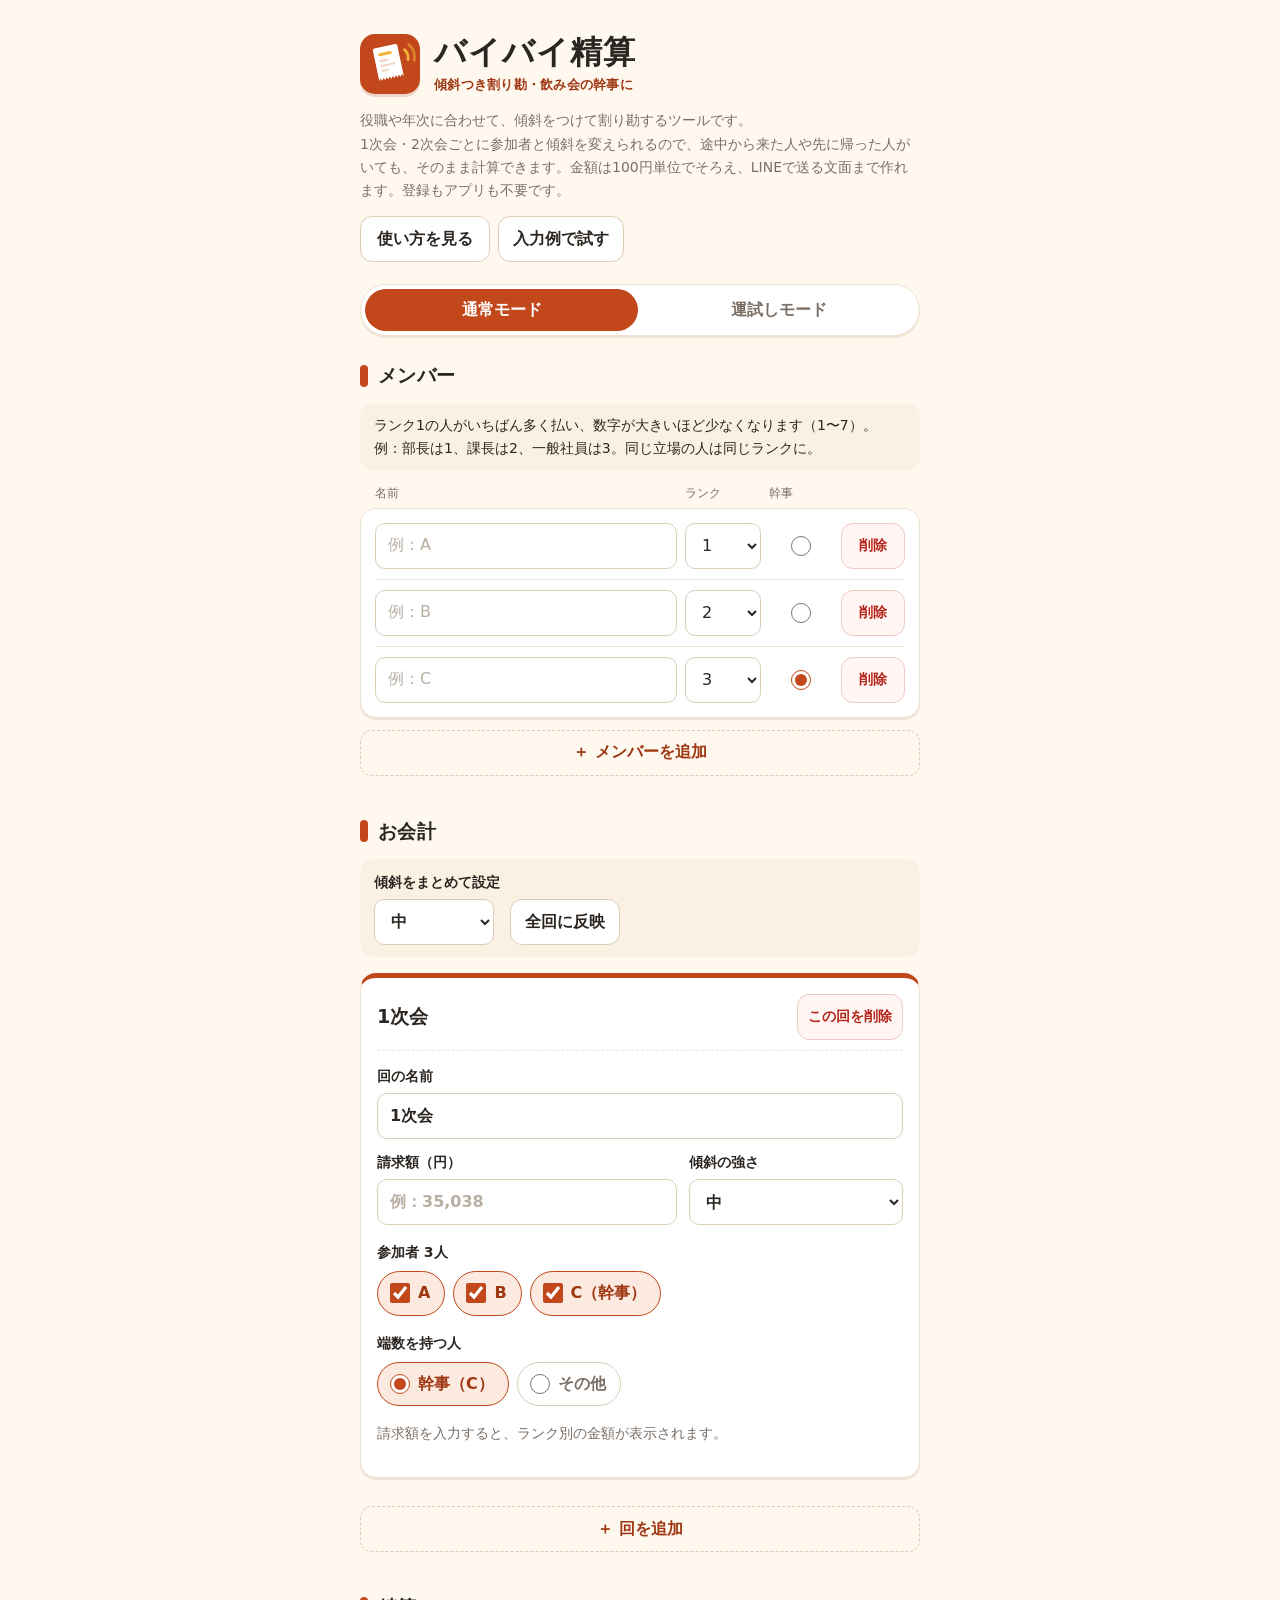
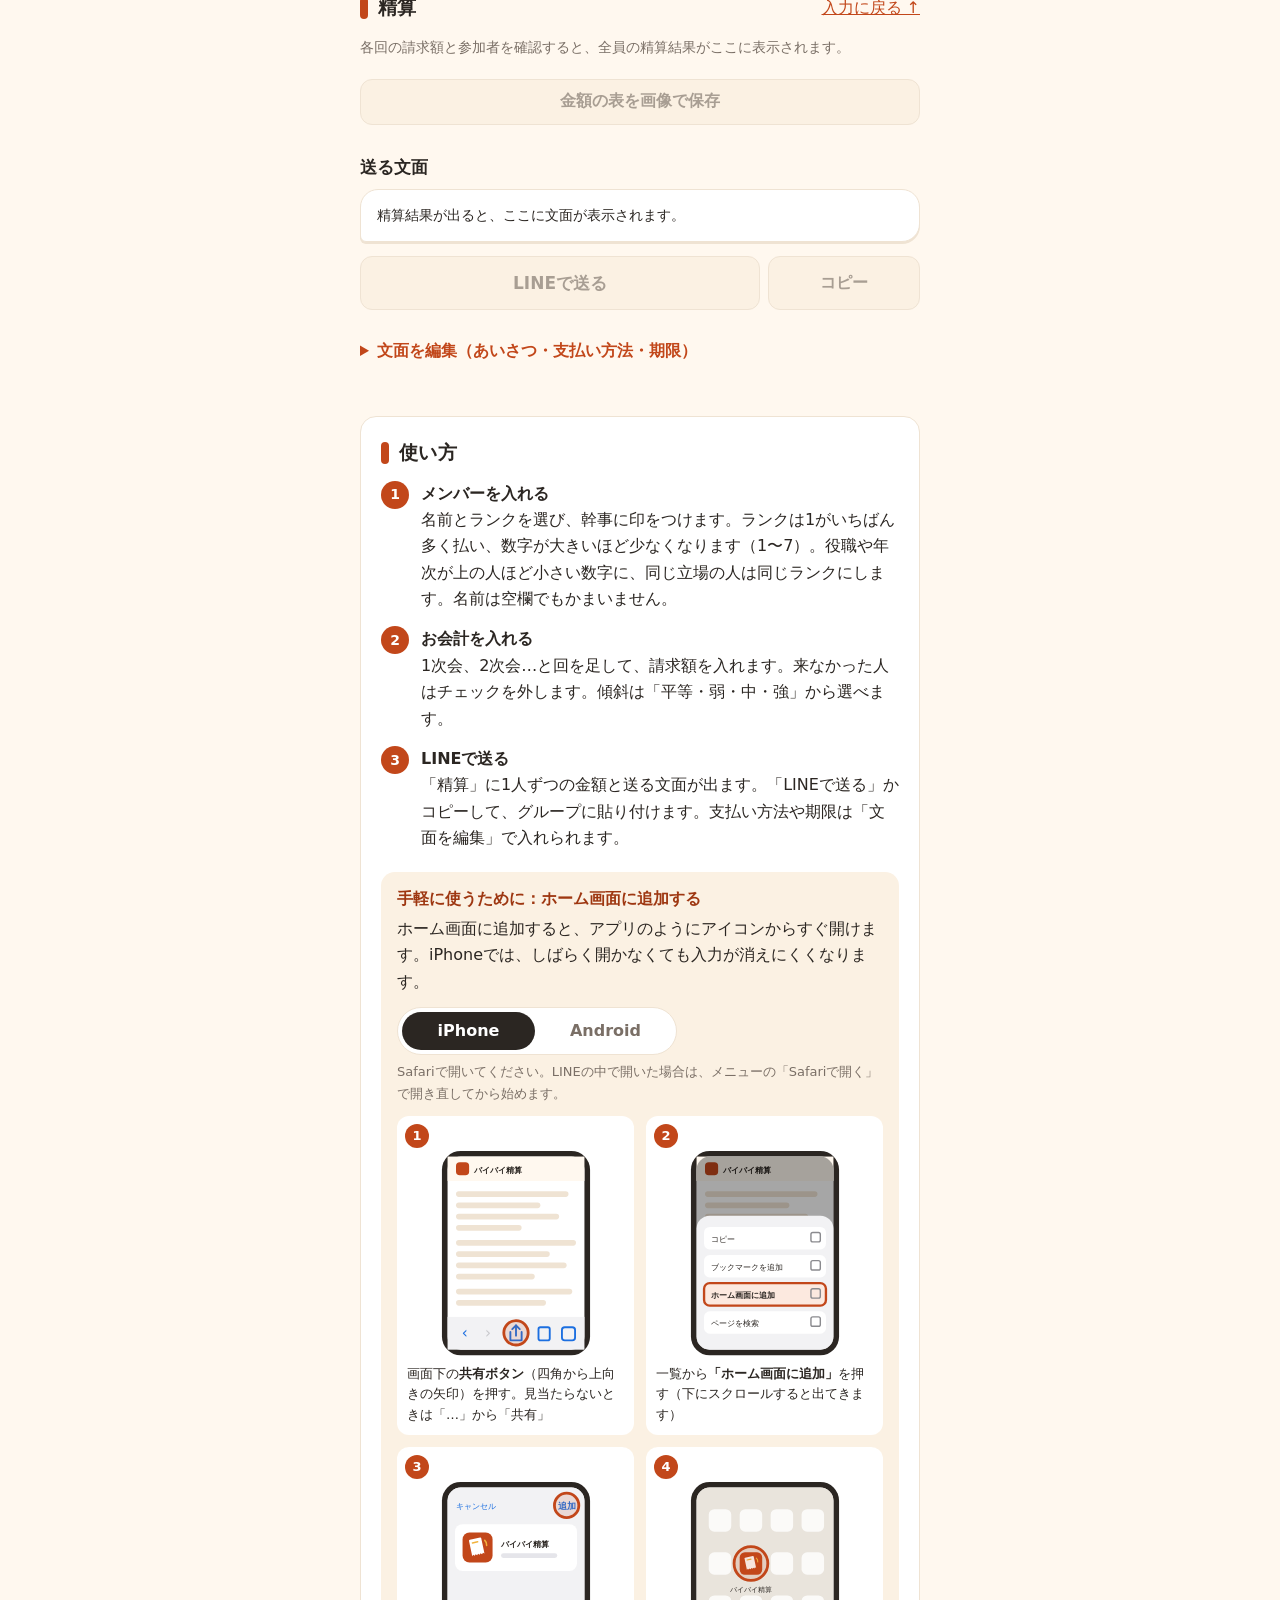
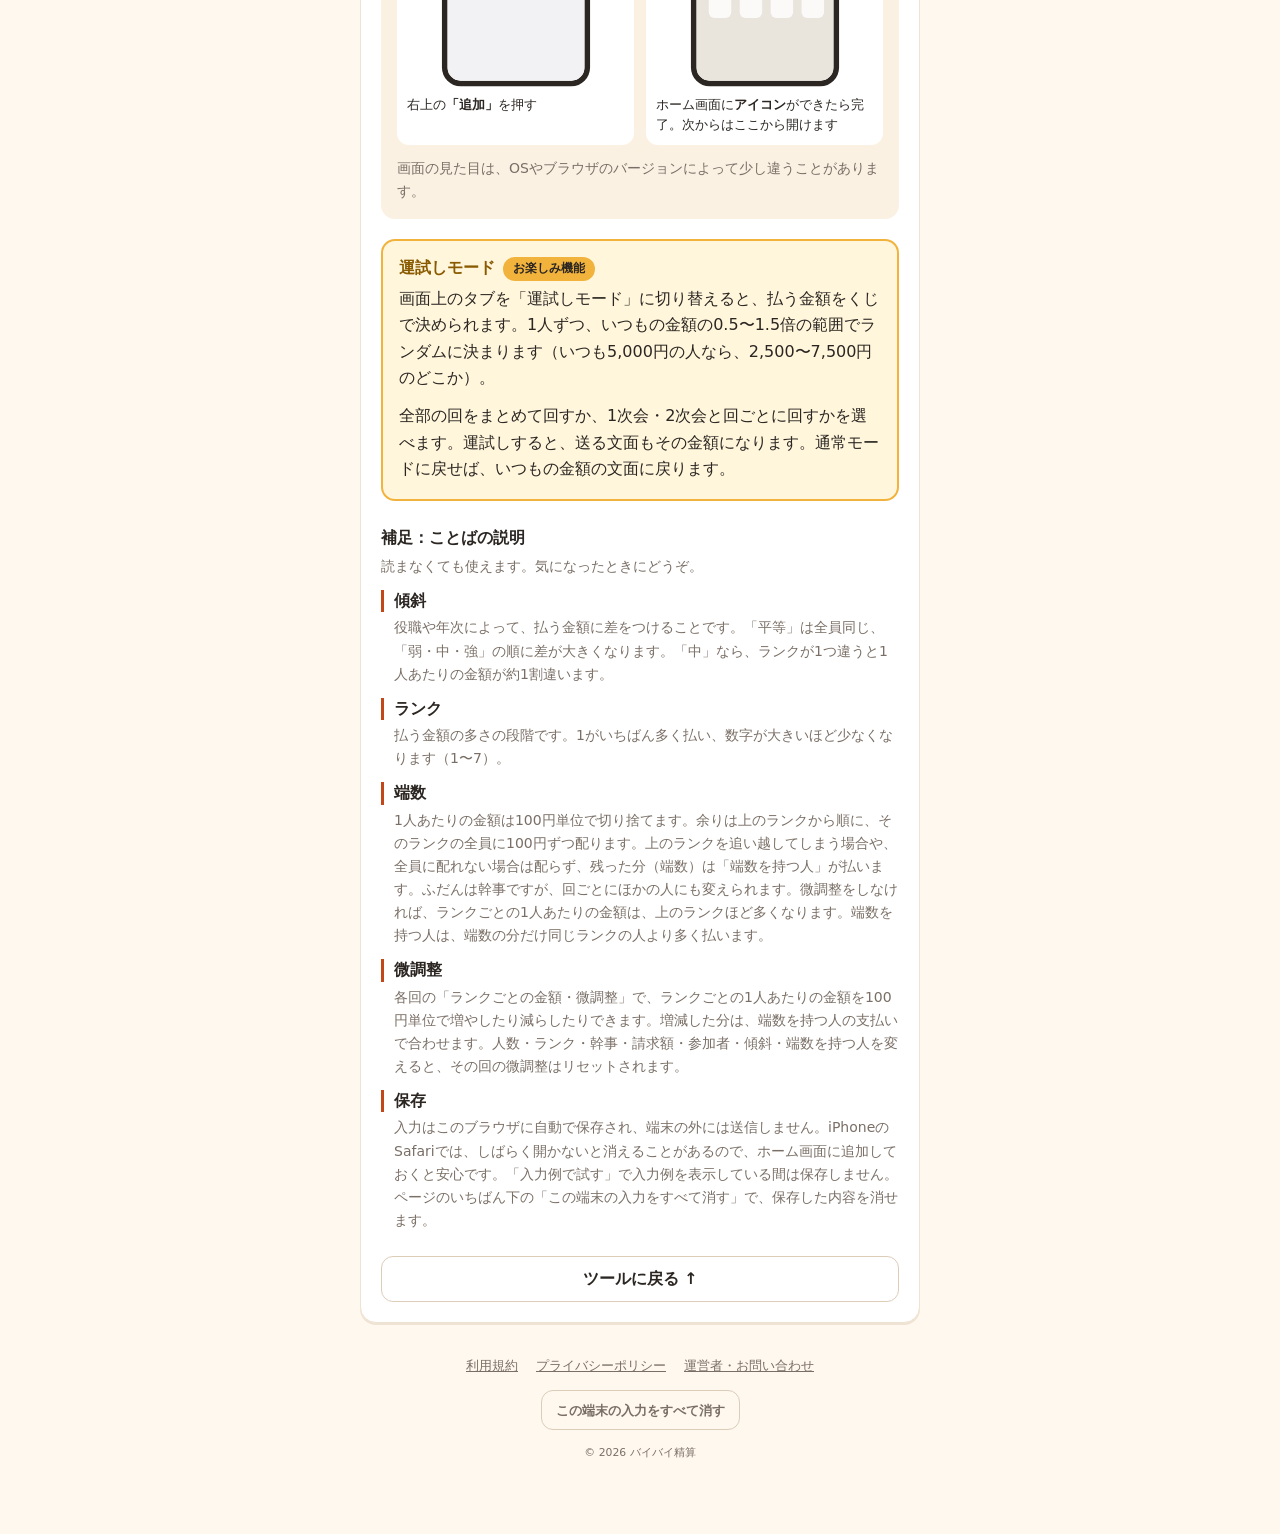
==== commit 7b08a77a: "ホーム画面に追加する手順を、イラストつきの4コマに - iPhone（Safari）とAndroid（Chrome）を切り替えて見られる。最初は開いた端末に合うほうを表示 - スマホ画面を簡略化したS" ====
--- a/index.html
+++ b/index.html
@@ -177,9 +177,16 @@
     .install-guide { background:var(--pale); border-radius:14px; padding:14px 16px 4px; margin:8px 0 20px; }
     .install-guide h3 { margin-top:0 !important; }
     .install-guide h4 { margin:12px 0 2px; font-size:15px; }
-    .guide .install-guide ol { list-style:decimal; padding-left:1.4em; margin:4px 0 10px; }
-    .guide .install-guide li { padding-left:0; margin-bottom:4px; }
-    .guide .install-guide li::before { content:none; }
+    .os-switch { display:flex; gap:4px; padding:4px; background:var(--surface); border:1px solid var(--line); border-radius:999px; margin:10px 0 6px; max-width:280px; }
+    .os-switch button { flex:1; border:0; border-radius:999px; background:transparent; color:var(--muted); min-height:38px; padding:4px 10px; }
+    .os-switch button[aria-pressed=true], .os-switch button[aria-pressed=true]:hover { background:var(--ink); color:white; }
+    .os-note { font-size:13px; color:var(--muted); margin:6px 0 4px; }
+    .guide .visual-steps { list-style:none; counter-reset:vstep; display:grid; grid-template-columns:repeat(2, minmax(0,1fr)); gap:12px; padding:0; margin:8px 0 12px; }
+    .guide .visual-steps li { counter-increment:vstep; padding:0; margin:0; background:var(--surface); border-radius:12px; padding:34px 10px 4px; position:relative; }
+    .guide .visual-steps li::before { content:counter(vstep); position:absolute; left:8px; top:8px; width:24px; height:24px; border-radius:50%; background:var(--accent); color:white; font-weight:800; font-size:13px; display:grid; place-items:center; z-index:1; }
+    .visual svg { display:block; width:100%; max-width:150px; height:auto; margin:0 auto; }
+    .guide .visual-steps p { font-size:13px; line-height:1.55; margin:8px 0 6px; color:var(--ink); }
+    .guide .visual-steps p strong { display:inline; font-family:inherit; }
     .feature { background:#FFF6DC; border:2px solid var(--gold); border-radius:14px; padding:14px 16px 4px; margin:8px 0 24px; }
     .feature h3 { margin-top:0 !important; color:#8a5a00 !important; display:flex; align-items:center; gap:8px; flex-wrap:wrap; }
     .badge { font-family:system-ui,sans-serif; font-size:12px; font-weight:700; background:var(--gold); color:var(--ink); border-radius:999px; padding:2px 10px; }
@@ -277,20 +284,16 @@
     <div id="install" class="install-guide">
       <h3>手軽に使うために：ホーム画面に追加する</h3>
       <p>ホーム画面に追加すると、アプリのようにアイコンからすぐ開けます。iPhoneでは、しばらく開かなくても入力が消えにくくなります。</p>
-      <h4>iPhone（Safari）</h4>
-      <ol>
-        <li>Safariでこのページを開く（LINEの中で開いた場合は、メニューから「Safariで開く」を選ぶ）</li>
-        <li>画面下の共有ボタン（四角から上向きの矢印）を押す。見当たらないときは「…」から「共有」</li>
-        <li>一覧から「ホーム画面に追加」を押す</li>
-        <li>右上の「追加」を押す</li>
-      </ol>
-      <h4>Android（Chrome）</h4>
-      <ol>
-        <li>Chromeでこのページを開く（LINEの中で開いた場合は、メニューから「ブラウザで開く」を選ぶ）</li>
-        <li>右上の︙（メニュー）を押す</li>
-        <li>「ホーム画面に追加」（または「アプリをインストール」）を押す</li>
-        <li>「追加」（または「インストール」）を押す</li>
-      </ol>
+      <div class="os-switch" role="group" aria-label="端末の種類"><button type="button" data-os="ios" aria-pressed="true">iPhone</button><button type="button" data-os="android" aria-pressed="false">Android</button></div>
+      <div class="os-steps" data-os="ios">
+        <p class="os-note">Safariで開いてください。LINEの中で開いた場合は、メニューの「Safariで開く」で開き直してから始めます。</p>
+        <ol class="visual-steps"><li><div class="visual"><svg viewBox="0 0 160 220" role="img" aria-hidden="true" font-family="system-ui,-apple-system,Hiragino Sans,Yu Gothic UI,sans-serif"><rect x="1" y="1" width="158" height="218" rx="20" fill="#2B2622"/><rect x="7" y="7" width="146" height="206" rx="14" fill="#fff"/><rect x="7" y="7" width="146" height="26" rx="0" fill="#FFF8EF"/><rect x="16" y="13" width="14" height="14" rx="4" fill="#C2471A"/><text x="35" y="24" font-size="9" font-weight="700" fill="#2B2622">バイバイ精算</text><rect x="16" y="44" width="120" height="6" rx="3" fill="#EFE3D3"/><rect x="16" y="56" width="90" height="6" rx="3" fill="#EFE3D3"/><rect x="16" y="68" width="110" height="6" rx="3" fill="#EFE3D3"/><rect x="16" y="80" width="70" height="6" rx="3" fill="#EFE3D3"/><rect x="16" y="96" width="128" height="6" rx="3" fill="#EFE3D3"/><rect x="16" y="108" width="100" height="6" rx="3" fill="#EFE3D3"/><rect x="16" y="120" width="118" height="6" rx="3" fill="#EFE3D3"/><rect x="16" y="132" width="84" height="6" rx="3" fill="#EFE3D3"/><rect x="16" y="148" width="124" height="6" rx="3" fill="#EFE3D3"/><rect x="16" y="160" width="96" height="6" rx="3" fill="#EFE3D3"/><rect x="7" y="178" width="146" height="35" fill="#F2F2F4"/><text x="22" y="200" font-size="16" fill="#1C6FE0">‹</text><text x="47" y="200" font-size="16" fill="#C8C8CC">›</text><g transform="translate(80 196)" fill="none" stroke="#1C6FE0" stroke-width="2" stroke-linecap="round" stroke-linejoin="round"><path d="M-6 -2v9h12v-9"/><path d="M0 -9v11"/><path d="M-4 -5l4 -4 4 4"/></g><rect x="104" y="189" width="12" height="14" rx="2" fill="none" stroke="#1C6FE0" stroke-width="2"/><rect x="129" y="189" width="14" height="14" rx="3" fill="none" stroke="#1C6FE0" stroke-width="2"/><circle cx="80" cy="195" r="13" fill="rgba(194,71,26,.14)" stroke="#C2471A" stroke-width="3"/></svg></div><p>画面下の<strong>共有ボタン</strong>（四角から上向きの矢印）を押す。見当たらないときは「…」から「共有」</p></li><li><div class="visual"><svg viewBox="0 0 160 220" role="img" aria-hidden="true" font-family="system-ui,-apple-system,Hiragino Sans,Yu Gothic UI,sans-serif"><rect x="1" y="1" width="158" height="218" rx="20" fill="#2B2622"/><rect x="7" y="7" width="146" height="206" rx="14" fill="#fff"/><rect x="7" y="7" width="146" height="26" rx="0" fill="#FFF8EF"/><rect x="16" y="13" width="14" height="14" rx="4" fill="#C2471A"/><text x="35" y="24" font-size="9" font-weight="700" fill="#2B2622">バイバイ精算</text><rect x="16" y="44" width="120" height="6" rx="3" fill="#EFE3D3"/><rect x="16" y="56" width="90" height="6" rx="3" fill="#EFE3D3"/><rect x="16" y="68" width="110" height="6" rx="3" fill="#EFE3D3"/><rect x="16" y="80" width="70" height="6" rx="3" fill="#EFE3D3"/><rect x="16" y="96" width="128" height="6" rx="3" fill="#EFE3D3"/><rect x="16" y="108" width="100" height="6" rx="3" fill="#EFE3D3"/><rect x="16" y="120" width="118" height="6" rx="3" fill="#EFE3D3"/><rect x="16" y="132" width="84" height="6" rx="3" fill="#EFE3D3"/><rect x="16" y="148" width="124" height="6" rx="3" fill="#EFE3D3"/><rect x="16" y="160" width="96" height="6" rx="3" fill="#EFE3D3"/><rect x="7" y="7" width="146" height="206" rx="14" fill="rgba(0,0,0,.35)"/><rect x="7" y="70" width="146" height="143" rx="14" fill="#F2F2F4"/><rect x="15" y="82" width="130" height="24" rx="6" fill="#fff" /><text x="22" y="98" font-size="9" font-weight="400" fill="#2B2622">コピー</text><rect x="129" y="88" width="10" height="10" rx="2" fill="none" stroke="#8a8a8e" stroke-width="1.5"/><rect x="15" y="112" width="130" height="24" rx="6" fill="#fff" /><text x="22" y="128" font-size="9" font-weight="400" fill="#2B2622">ブックマークを追加</text><rect x="129" y="118" width="10" height="10" rx="2" fill="none" stroke="#8a8a8e" stroke-width="1.5"/><rect x="15" y="142" width="130" height="24" rx="6" fill="#FCE9DF" stroke="#C2471A" stroke-width="2.5"/><text x="22" y="158" font-size="9" font-weight="700" fill="#2B2622">ホーム画面に追加</text><rect x="129" y="148" width="10" height="10" rx="2" fill="none" stroke="#8a8a8e" stroke-width="1.5"/><rect x="15" y="172" width="130" height="24" rx="6" fill="#fff" /><text x="22" y="188" font-size="9" font-weight="400" fill="#2B2622">ページを検索</text><rect x="129" y="178" width="10" height="10" rx="2" fill="none" stroke="#8a8a8e" stroke-width="1.5"/></svg></div><p>一覧から<strong>「ホーム画面に追加」</strong>を押す（下にスクロールすると出てきます）</p></li><li><div class="visual"><svg viewBox="0 0 160 220" role="img" aria-hidden="true" font-family="system-ui,-apple-system,Hiragino Sans,Yu Gothic UI,sans-serif"><rect x="1" y="1" width="158" height="218" rx="20" fill="#2B2622"/><rect x="7" y="7" width="146" height="206" rx="14" fill="#fff"/><rect x="7" y="7" width="146" height="206" rx="14" fill="#F2F2F4"/><text x="16" y="30" font-size="9" fill="#1C6FE0">キャンセル</text><text x="134" y="30" font-size="10" font-weight="700" text-anchor="middle" fill="#1C6FE0">追加</text><circle cx="134" cy="26" r="13" fill="rgba(194,71,26,.14)" stroke="#C2471A" stroke-width="3"/><rect x="15" y="46" width="130" height="50" rx="8" fill="#fff"/><g transform="translate(23 55) scale(0.3333333333333333)"><rect width="96" height="96" rx="22" fill="#C2471A"/><g transform="rotate(-12 46 50)"><path d="M29 19H63Q66 19 66 22V72l-4-4-4 4-4-4-4 4-4-4-4 4-4-4-4 4-4-4-4 4V22Q26 19 29 19Z" fill="#fff"/><rect x="33" y="28" width="22" height="5" rx="2.5" fill="#F2B33D"/></g><path d="M71 25q7 6 6 16" stroke="#F2B33D" stroke-width="5" fill="none" stroke-linecap="round"/></g><text x="64" y="70" font-size="9" font-weight="700" fill="#2B2622">バイバイ精算</text><rect x="64" y="77" width="60" height="5" rx="2.5" fill="#E5E5EA"/></svg></div><p>右上の<strong>「追加」</strong>を押す</p></li><li><div class="visual"><svg viewBox="0 0 160 220" role="img" aria-hidden="true" font-family="system-ui,-apple-system,Hiragino Sans,Yu Gothic UI,sans-serif"><rect x="1" y="1" width="158" height="218" rx="20" fill="#2B2622"/><rect x="7" y="7" width="146" height="206" rx="14" fill="#fff"/><rect x="7" y="7" width="146" height="206" rx="14" fill="#E9E4DC"/><rect x="20" y="30" width="24" height="24" rx="6" fill="#fff" opacity=".8"/><rect x="20" y="76" width="24" height="24" rx="6" fill="#fff" opacity=".8"/><rect x="20" y="122" width="24" height="24" rx="6" fill="#fff" opacity=".8"/><rect x="53" y="30" width="24" height="24" rx="6" fill="#fff" opacity=".8"/><rect x="53" y="122" width="24" height="24" rx="6" fill="#fff" opacity=".8"/><rect x="86" y="30" width="24" height="24" rx="6" fill="#fff" opacity=".8"/><rect x="86" y="76" width="24" height="24" rx="6" fill="#fff" opacity=".8"/><rect x="86" y="122" width="24" height="24" rx="6" fill="#fff" opacity=".8"/><rect x="119" y="30" width="24" height="24" rx="6" fill="#fff" opacity=".8"/><rect x="119" y="76" width="24" height="24" rx="6" fill="#fff" opacity=".8"/><rect x="119" y="122" width="24" height="24" rx="6" fill="#fff" opacity=".8"/><g transform="translate(53 76) scale(0.25)"><rect width="96" height="96" rx="22" fill="#C2471A"/><g transform="rotate(-12 46 50)"><path d="M29 19H63Q66 19 66 22V72l-4-4-4 4-4-4-4 4-4-4-4 4-4-4-4 4-4-4-4 4V22Q26 19 29 19Z" fill="#fff"/><rect x="33" y="28" width="22" height="5" rx="2.5" fill="#F2B33D"/></g><path d="M71 25q7 6 6 16" stroke="#F2B33D" stroke-width="5" fill="none" stroke-linecap="round"/></g><text x="65" y="118" font-size="7" text-anchor="middle" fill="#2B2622">バイバイ精算</text><circle cx="65" cy="88" r="18" fill="rgba(194,71,26,.14)" stroke="#C2471A" stroke-width="3"/></svg></div><p>ホーム画面に<strong>アイコン</strong>ができたら完了。次からはここから開けます</p></li></ol>
+      </div>
+      <div class="os-steps" data-os="android">
+        <p class="os-note">Chromeで開いてください。LINEの中で開いた場合は、メニューの「ブラウザで開く」で開き直してから始めます。</p>
+        <ol class="visual-steps"><li><div class="visual"><svg viewBox="0 0 160 220" role="img" aria-hidden="true" font-family="system-ui,-apple-system,Hiragino Sans,Yu Gothic UI,sans-serif"><rect x="1" y="1" width="158" height="218" rx="20" fill="#2B2622"/><rect x="7" y="7" width="146" height="206" rx="14" fill="#fff"/><rect x="7" y="7" width="146" height="34" fill="#F1F3F4"/><rect x="14" y="14" width="112" height="20" rx="10" fill="#fff"/><text x="22" y="28" font-size="8.5" fill="#3c4043">byebye-seisan.com</text><circle cx="140" cy="18" r="1.8" fill="#3c4043"/><circle cx="140" cy="24" r="1.8" fill="#3c4043"/><circle cx="140" cy="30" r="1.8" fill="#3c4043"/><circle cx="140" cy="24" r="13" fill="rgba(194,71,26,.14)" stroke="#C2471A" stroke-width="3"/><g transform="translate(0 30)"><rect x="16" y="13" width="14" height="14" rx="4" fill="#C2471A"/><text x="35" y="24" font-size="9" font-weight="700" fill="#2B2622">バイバイ精算</text><rect x="16" y="44" width="120" height="6" rx="3" fill="#EFE3D3"/><rect x="16" y="56" width="90" height="6" rx="3" fill="#EFE3D3"/><rect x="16" y="68" width="110" height="6" rx="3" fill="#EFE3D3"/><rect x="16" y="80" width="70" height="6" rx="3" fill="#EFE3D3"/><rect x="16" y="96" width="128" height="6" rx="3" fill="#EFE3D3"/><rect x="16" y="108" width="100" height="6" rx="3" fill="#EFE3D3"/><rect x="16" y="120" width="118" height="6" rx="3" fill="#EFE3D3"/><rect x="16" y="132" width="84" height="6" rx="3" fill="#EFE3D3"/><rect x="16" y="148" width="124" height="6" rx="3" fill="#EFE3D3"/><rect x="16" y="160" width="96" height="6" rx="3" fill="#EFE3D3"/></g></svg></div><p>右上の<strong>︙（メニュー）</strong>を押す</p></li><li><div class="visual"><svg viewBox="0 0 160 220" role="img" aria-hidden="true" font-family="system-ui,-apple-system,Hiragino Sans,Yu Gothic UI,sans-serif"><rect x="1" y="1" width="158" height="218" rx="20" fill="#2B2622"/><rect x="7" y="7" width="146" height="206" rx="14" fill="#fff"/><rect x="7" y="7" width="146" height="34" fill="#F1F3F4"/><rect x="14" y="14" width="112" height="20" rx="10" fill="#fff"/><g transform="translate(0 30)"><rect x="16" y="13" width="14" height="14" rx="4" fill="#C2471A"/><text x="35" y="24" font-size="9" font-weight="700" fill="#2B2622">バイバイ精算</text><rect x="16" y="44" width="120" height="6" rx="3" fill="#EFE3D3"/><rect x="16" y="56" width="90" height="6" rx="3" fill="#EFE3D3"/><rect x="16" y="68" width="110" height="6" rx="3" fill="#EFE3D3"/><rect x="16" y="80" width="70" height="6" rx="3" fill="#EFE3D3"/><rect x="16" y="96" width="128" height="6" rx="3" fill="#EFE3D3"/><rect x="16" y="108" width="100" height="6" rx="3" fill="#EFE3D3"/><rect x="16" y="120" width="118" height="6" rx="3" fill="#EFE3D3"/><rect x="16" y="132" width="84" height="6" rx="3" fill="#EFE3D3"/><rect x="16" y="148" width="124" height="6" rx="3" fill="#EFE3D3"/><rect x="16" y="160" width="96" height="6" rx="3" fill="#EFE3D3"/></g><rect x="60" y="16" width="90" height="128" rx="6" fill="#fff" stroke="#DADCE0"/><text x="70" y="36" font-size="8.5" font-weight="400" fill="#202124">新しいタブ</text><text x="70" y="60" font-size="8.5" font-weight="400" fill="#202124">履歴</text><text x="70" y="84" font-size="8.5" font-weight="400" fill="#202124">ブックマーク</text><rect x="63" y="94" width="84" height="20" rx="4" fill="#FCE9DF" stroke="#C2471A" stroke-width="2.5"/><text x="70" y="108" font-size="8.5" font-weight="700" fill="#202124">ホーム画面に追加</text><text x="70" y="132" font-size="8.5" font-weight="400" fill="#202124">設定</text></svg></div><p><strong>「ホーム画面に追加」</strong>（または「アプリをインストール」）を押す</p></li><li><div class="visual"><svg viewBox="0 0 160 220" role="img" aria-hidden="true" font-family="system-ui,-apple-system,Hiragino Sans,Yu Gothic UI,sans-serif"><rect x="1" y="1" width="158" height="218" rx="20" fill="#2B2622"/><rect x="7" y="7" width="146" height="206" rx="14" fill="#fff"/><rect x="7" y="7" width="146" height="26" rx="0" fill="#FFF8EF"/><rect x="16" y="13" width="14" height="14" rx="4" fill="#C2471A"/><text x="35" y="24" font-size="9" font-weight="700" fill="#2B2622">バイバイ精算</text><rect x="16" y="44" width="120" height="6" rx="3" fill="#EFE3D3"/><rect x="16" y="56" width="90" height="6" rx="3" fill="#EFE3D3"/><rect x="16" y="68" width="110" height="6" rx="3" fill="#EFE3D3"/><rect x="16" y="80" width="70" height="6" rx="3" fill="#EFE3D3"/><rect x="16" y="96" width="128" height="6" rx="3" fill="#EFE3D3"/><rect x="16" y="108" width="100" height="6" rx="3" fill="#EFE3D3"/><rect x="16" y="120" width="118" height="6" rx="3" fill="#EFE3D3"/><rect x="16" y="132" width="84" height="6" rx="3" fill="#EFE3D3"/><rect x="16" y="148" width="124" height="6" rx="3" fill="#EFE3D3"/><rect x="16" y="160" width="96" height="6" rx="3" fill="#EFE3D3"/><rect x="7" y="7" width="146" height="206" rx="14" fill="rgba(0,0,0,.35)"/><rect x="17" y="64" width="126" height="92" rx="12" fill="#fff"/><text x="28" y="83" font-size="9.5" font-weight="700" fill="#202124">ホーム画面に追加</text><g transform="translate(28 92) scale(0.22916666666666666)"><rect width="96" height="96" rx="22" fill="#C2471A"/><g transform="rotate(-12 46 50)"><path d="M29 19H63Q66 19 66 22V72l-4-4-4 4-4-4-4 4-4-4-4 4-4-4-4 4-4-4-4 4V22Q26 19 29 19Z" fill="#fff"/><rect x="33" y="28" width="22" height="5" rx="2.5" fill="#F2B33D"/></g><path d="M71 25q7 6 6 16" stroke="#F2B33D" stroke-width="5" fill="none" stroke-linecap="round"/></g><text x="57" y="107" font-size="9" fill="#202124">バイバイ精算</text><text x="80" y="143" font-size="9" fill="#1A73E8" text-anchor="middle">キャンセル</text><text x="122" y="143" font-size="9.5" font-weight="700" fill="#1A73E8" text-anchor="middle">追加</text><circle cx="122" cy="140" r="13" fill="rgba(194,71,26,.14)" stroke="#C2471A" stroke-width="3"/></svg></div><p><strong>「追加」</strong>（または「インストール」）を押す</p></li><li><div class="visual"><svg viewBox="0 0 160 220" role="img" aria-hidden="true" font-family="system-ui,-apple-system,Hiragino Sans,Yu Gothic UI,sans-serif"><rect x="1" y="1" width="158" height="218" rx="20" fill="#2B2622"/><rect x="7" y="7" width="146" height="206" rx="14" fill="#fff"/><rect x="7" y="7" width="146" height="206" rx="14" fill="#E9E4DC"/><rect x="20" y="30" width="24" height="24" rx="6" fill="#fff" opacity=".8"/><rect x="20" y="76" width="24" height="24" rx="6" fill="#fff" opacity=".8"/><rect x="20" y="122" width="24" height="24" rx="6" fill="#fff" opacity=".8"/><rect x="53" y="30" width="24" height="24" rx="6" fill="#fff" opacity=".8"/><rect x="53" y="122" width="24" height="24" rx="6" fill="#fff" opacity=".8"/><rect x="86" y="30" width="24" height="24" rx="6" fill="#fff" opacity=".8"/><rect x="86" y="76" width="24" height="24" rx="6" fill="#fff" opacity=".8"/><rect x="86" y="122" width="24" height="24" rx="6" fill="#fff" opacity=".8"/><rect x="119" y="30" width="24" height="24" rx="6" fill="#fff" opacity=".8"/><rect x="119" y="76" width="24" height="24" rx="6" fill="#fff" opacity=".8"/><rect x="119" y="122" width="24" height="24" rx="6" fill="#fff" opacity=".8"/><g transform="translate(53 76) scale(0.25)"><rect width="96" height="96" rx="22" fill="#C2471A"/><g transform="rotate(-12 46 50)"><path d="M29 19H63Q66 19 66 22V72l-4-4-4 4-4-4-4 4-4-4-4 4-4-4-4 4-4-4-4 4V22Q26 19 29 19Z" fill="#fff"/><rect x="33" y="28" width="22" height="5" rx="2.5" fill="#F2B33D"/></g><path d="M71 25q7 6 6 16" stroke="#F2B33D" stroke-width="5" fill="none" stroke-linecap="round"/></g><text x="65" y="118" font-size="7" text-anchor="middle" fill="#2B2622">バイバイ精算</text><circle cx="65" cy="88" r="18" fill="rgba(194,71,26,.14)" stroke="#C2471A" stroke-width="3"/></svg></div><p>ホーム画面に<strong>アイコン</strong>ができたら完了。次からはここから開けます</p></li></ol>
+      </div>
+      <p class="help">画面の見た目は、OSやブラウザのバージョンによって少し違うことがあります。</p>
     </div>
     <div class="feature">
       <h3>運試しモード <span class="badge">お楽しみ機能</span></h3>
@@ -1121,6 +1124,12 @@
   try { localStorage.setItem(INSTALL_TIP_KEY, '1'); } catch (_) { /* 保存できなくても閉じる */ }
 });
 setupInstallTip();
+function showInstallSteps(os) {
+  document.querySelectorAll('.os-switch [data-os]').forEach(b => b.setAttribute('aria-pressed', String(b.dataset.os === os)));
+  document.querySelectorAll('.os-steps').forEach(el => { el.hidden = el.dataset.os !== os; });
+}
+document.querySelector('.os-switch').addEventListener('click', event => { if (event.target.dataset.os) showInstallSteps(event.target.dataset.os); });
+showInstallSteps(/Android/i.test(navigator.userAgent) ? 'android' : 'ios');
 // この端末に保存した入力をすべて消す。直後なら取り消せる。
 $('reset-all').addEventListener('click', () => {
   if (exampleUndo) { state = exampleUndo; exampleUndo = null; $('load-example').textContent = '入力例で試す'; }
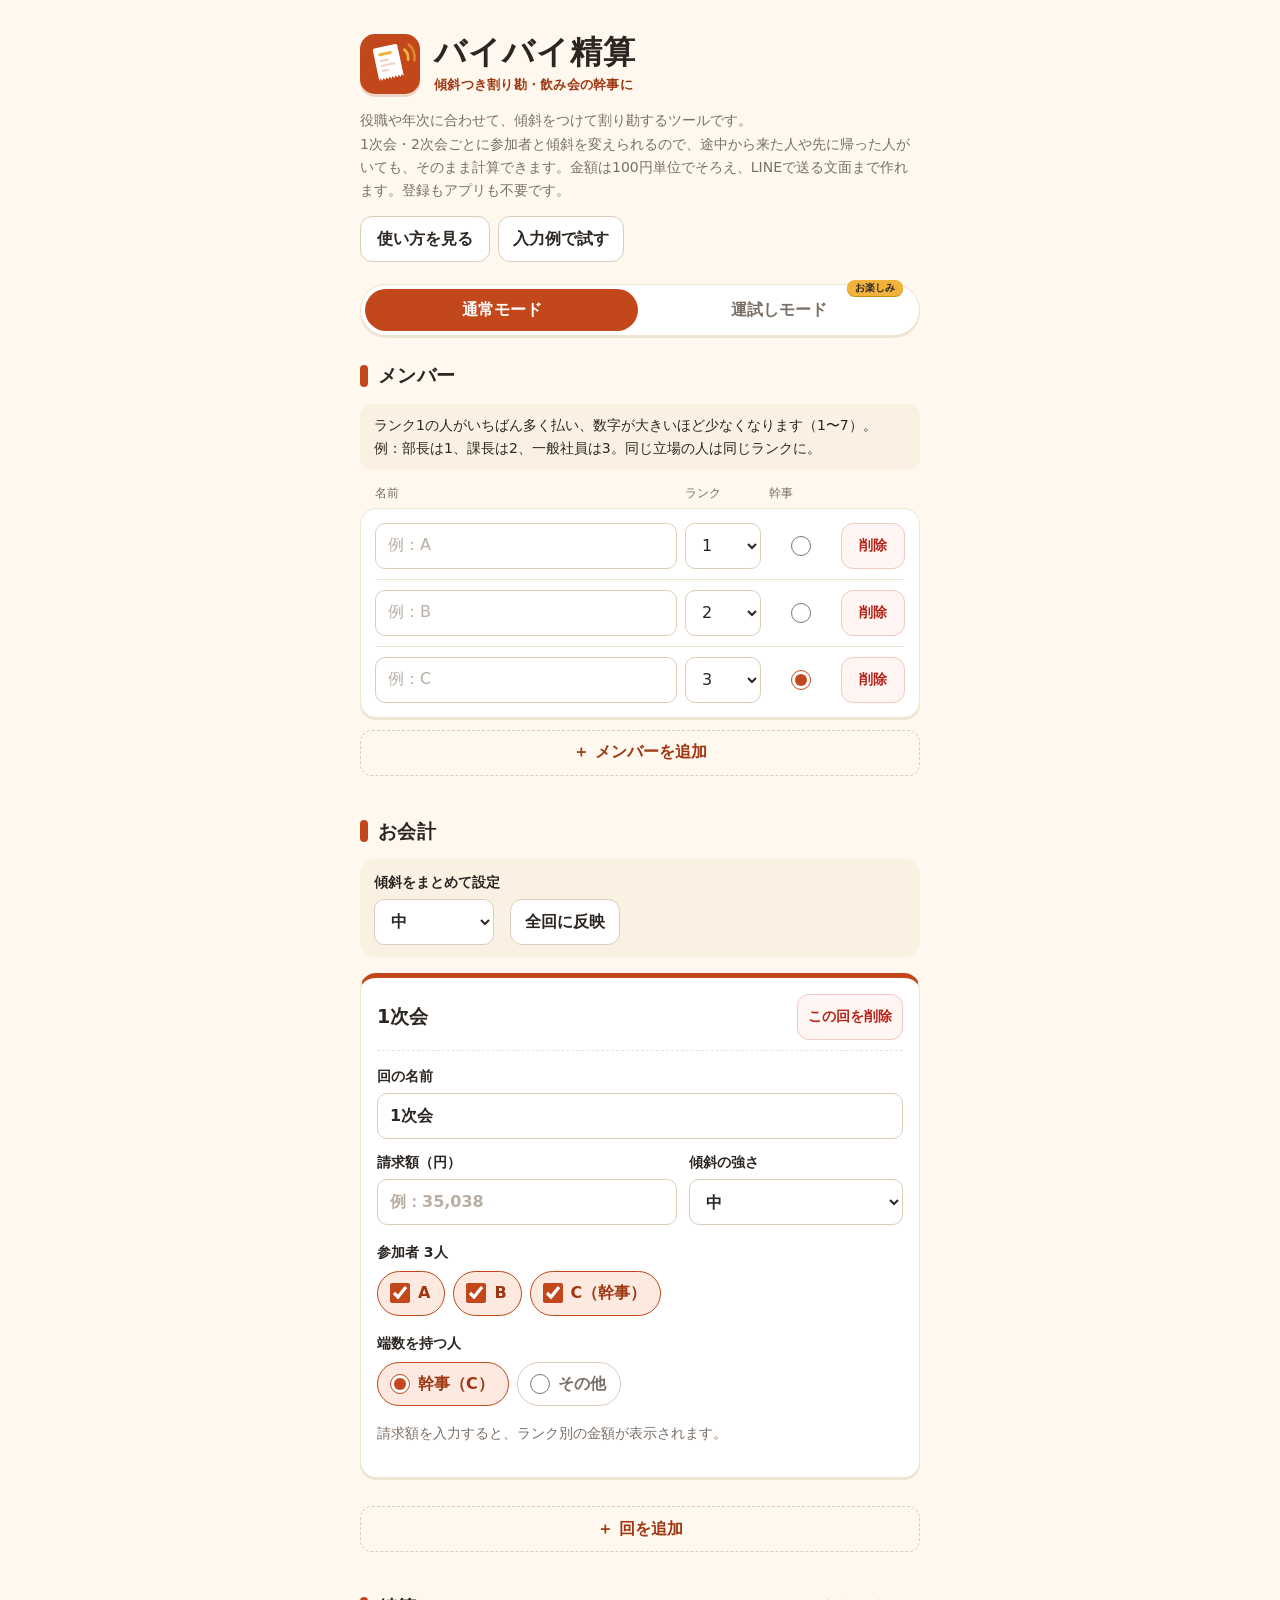
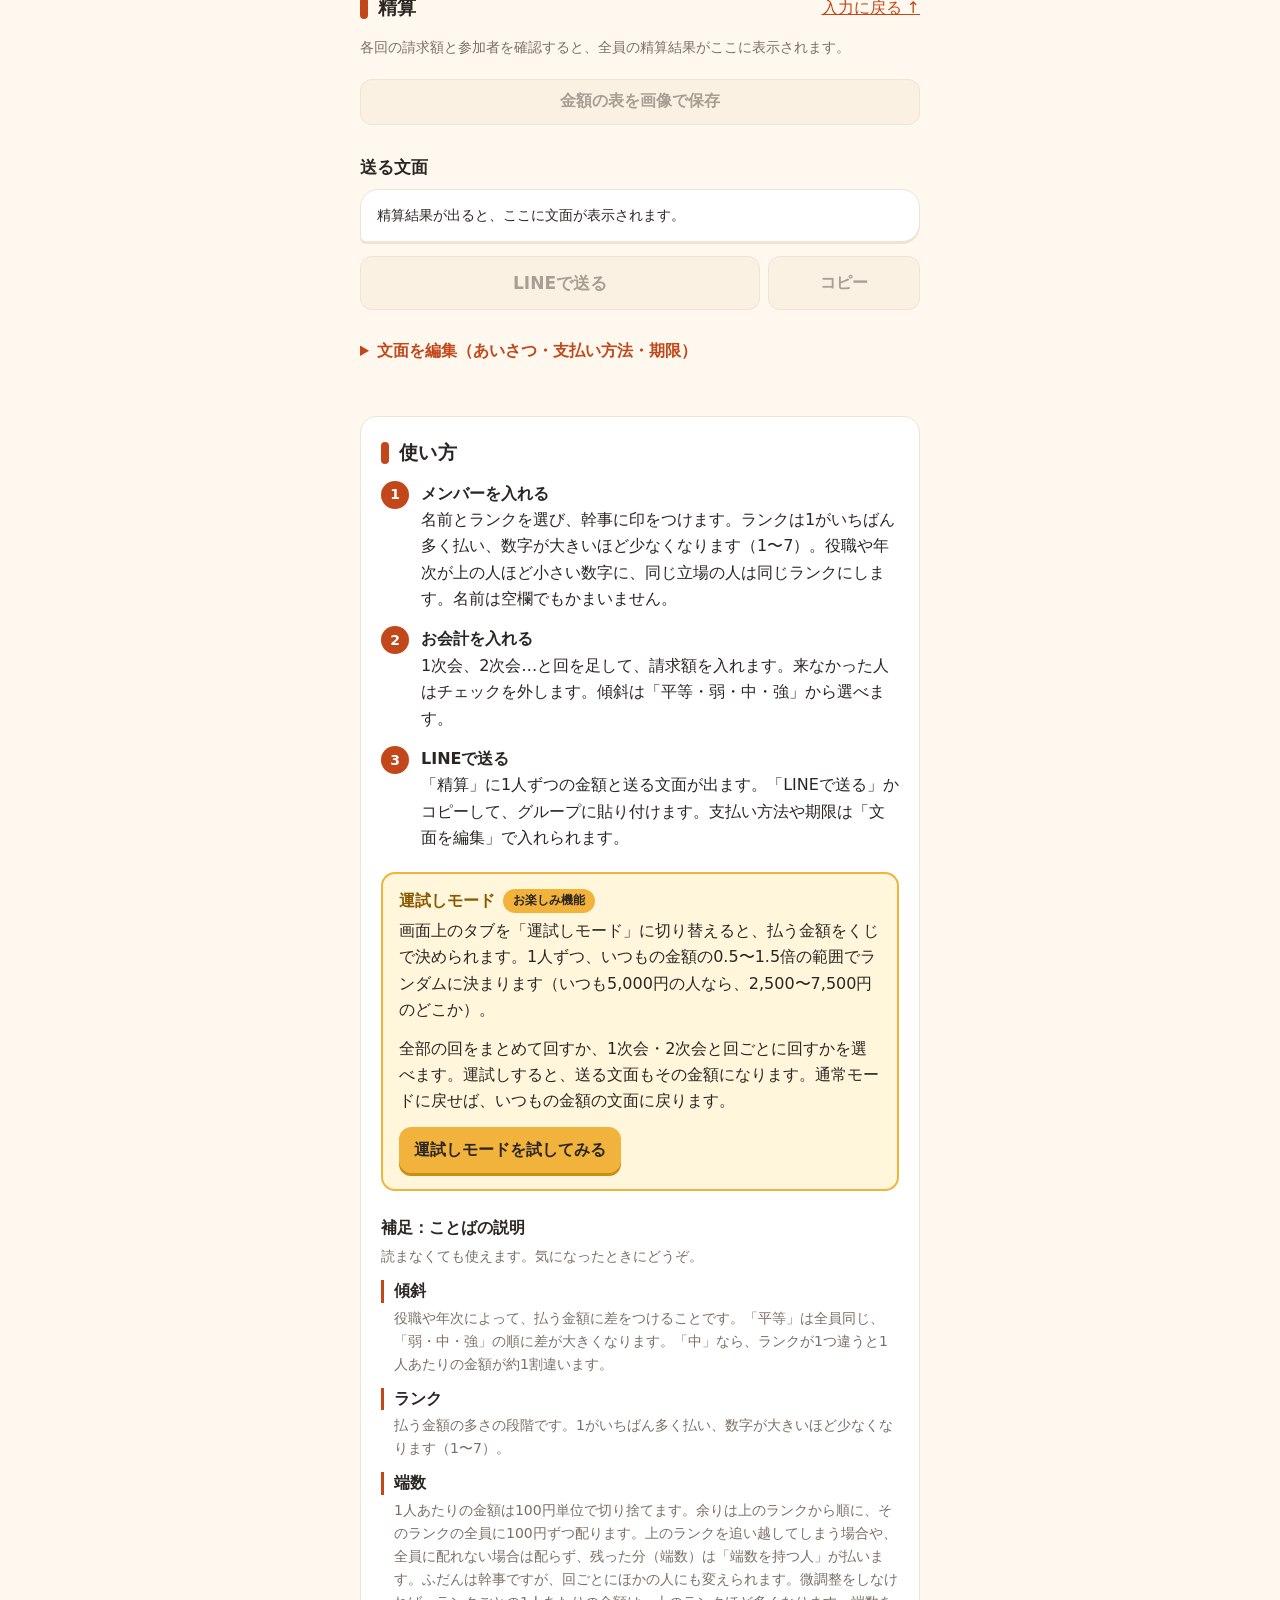
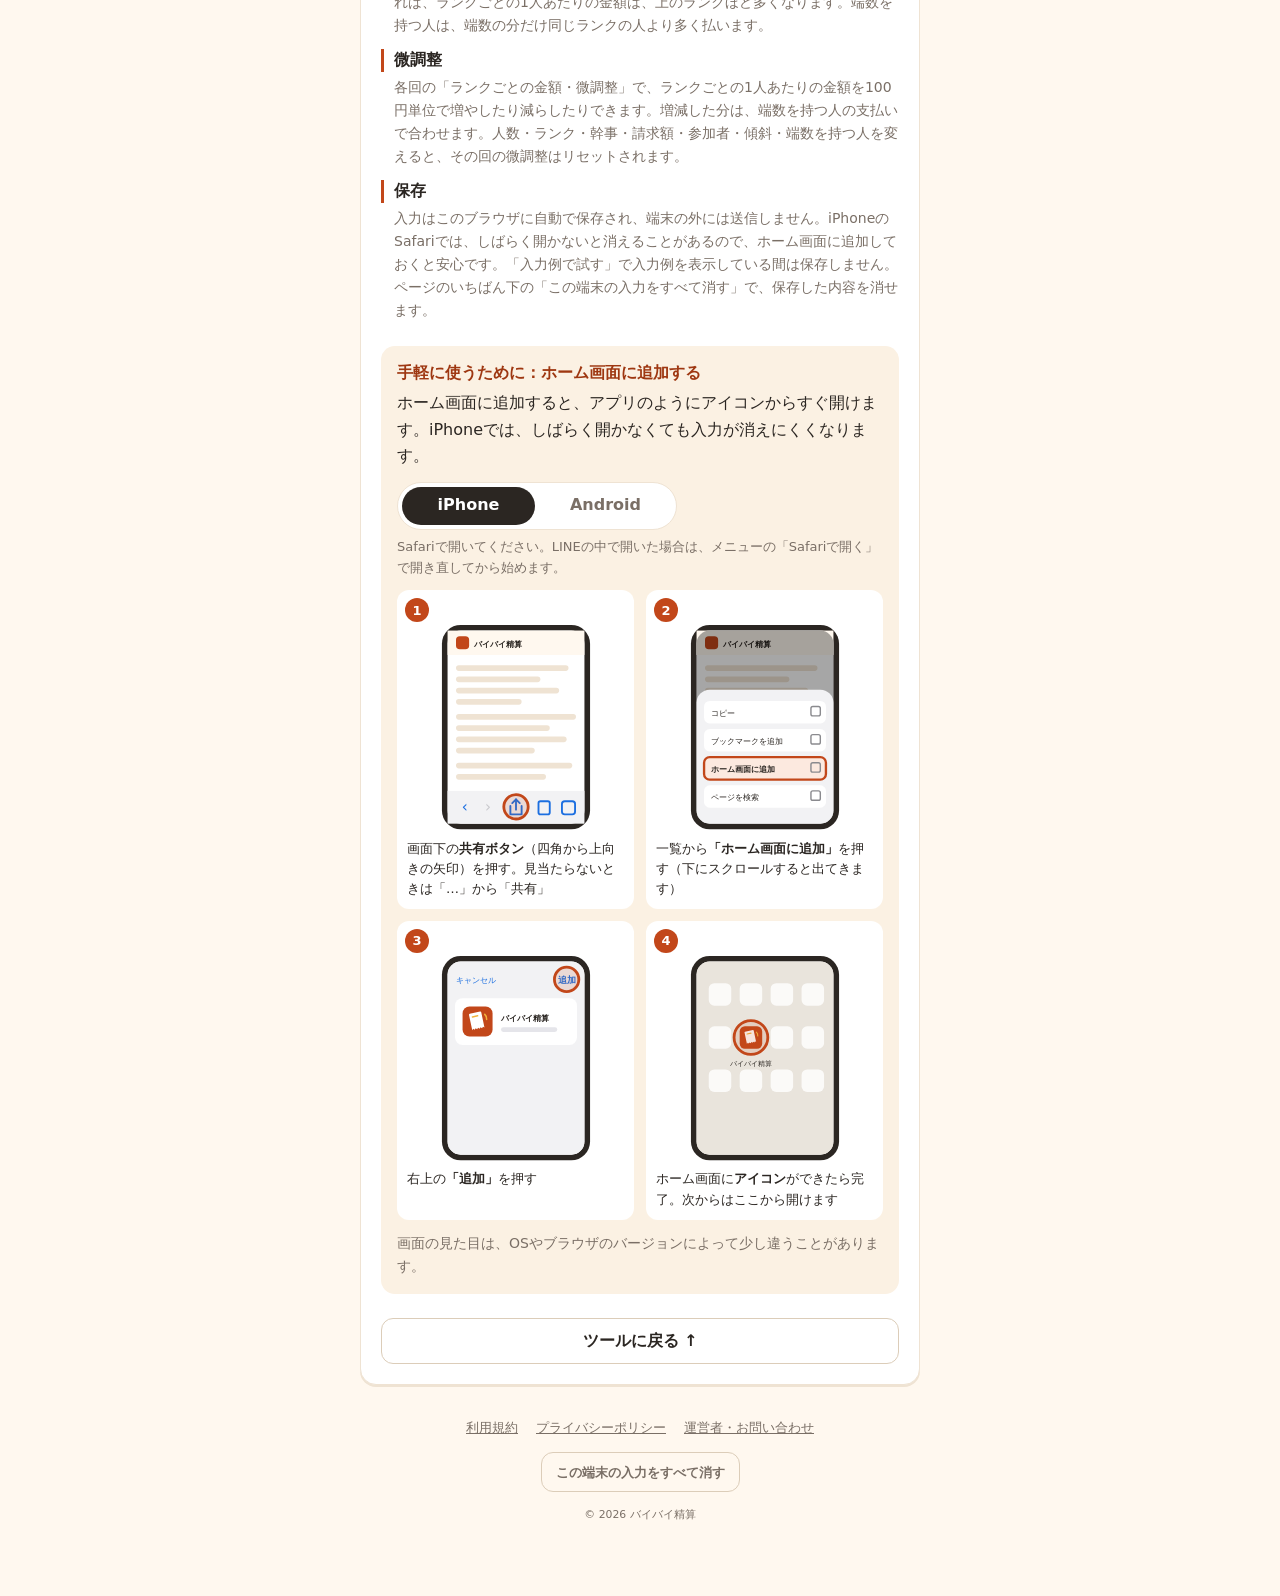
==== commit d06e1ffd: "運試しモードを目立たせ、「手軽に使うために」を使い方の最後へ - タブの「運試しモード」に「お楽しみ」のラベル - 使い方の運試しモードの枠に「運試しモードを試してみる」ボタン（モードを切り替えてタブ" ====
--- a/index.html
+++ b/index.html
@@ -123,6 +123,8 @@
     .adjust summary { cursor:pointer; color:var(--accent); font-weight:700; padding:12px 0; min-height:46px; }
     .summary-note { display:block; color:var(--muted); font-size:13px; font-weight:400; margin-left:1.1em; }
     .tabs { display:flex; gap:4px; padding:4px; background:var(--surface); border:1px solid var(--line); border-radius:999px; margin-top:18px; box-shadow:0 2px 0 var(--line); }
+    .tabs button { position:relative; }
+    .tab-badge { position:absolute; top:-9px; right:12px; font-size:10px; font-weight:800; line-height:1.6; background:var(--gold); color:var(--ink); border-radius:999px; padding:0 8px; box-shadow:0 1px 0 #C98F12; }
     .tabs button { flex:1; border:0; border-radius:999px; background:transparent; color:var(--muted); min-height:42px; }
     .tabs button[aria-pressed=true], .tabs button[aria-pressed=true]:hover { background:var(--accent); color:white; }
     .tabs button[data-mode=lottery][aria-pressed=true], .tabs button[data-mode=lottery][aria-pressed=true]:hover { background:var(--gold); color:var(--ink); }
@@ -174,7 +176,7 @@
     .install-tip li { margin-bottom:2px; }
     .install-tip ol.single { list-style:none; padding-left:0; }
     .install-tip-links { display:flex; flex-wrap:wrap; align-items:center; gap:8px 16px; }
-    .install-guide { background:var(--pale); border-radius:14px; padding:14px 16px 4px; margin:8px 0 20px; }
+    .install-guide { background:var(--pale); border-radius:14px; padding:14px 16px 4px; margin:24px 0 8px; }
     .install-guide h3 { margin-top:0 !important; }
     .install-guide h4 { margin:12px 0 2px; font-size:15px; }
     .os-switch { display:flex; gap:4px; padding:4px; background:var(--surface); border:1px solid var(--line); border-radius:999px; margin:10px 0 6px; max-width:280px; }
@@ -189,6 +191,7 @@
     .guide .visual-steps p strong { display:inline; font-family:inherit; }
     .feature { background:#FFF6DC; border:2px solid var(--gold); border-radius:14px; padding:14px 16px 4px; margin:8px 0 24px; }
     .feature h3 { margin-top:0 !important; color:#8a5a00 !important; display:flex; align-items:center; gap:8px; flex-wrap:wrap; }
+    .try-lottery { background:var(--gold) !important; border-color:var(--gold) !important; color:var(--ink) !important; box-shadow:0 3px 0 #C98F12 !important; }
     .badge { font-family:system-ui,sans-serif; font-size:12px; font-weight:700; background:var(--gold); color:var(--ink); border-radius:999px; padding:2px 10px; }
     .terms-title { color:var(--ink) !important; }
     .terms { margin:8px 0 0; }
@@ -219,7 +222,7 @@
   </header>
   <div class="tabs" role="group" aria-label="モードの切り替え">
     <button type="button" data-mode="normal" aria-pressed="true">通常モード</button>
-    <button type="button" data-mode="lottery" aria-pressed="false">運試しモード</button>
+    <button type="button" data-mode="lottery" aria-pressed="false">運試しモード<span class="tab-badge" aria-hidden="true">お楽しみ</span></button>
   </div>
   <p id="mode-note" class="help mode-note" hidden><strong>運試しモード</strong>：払う金額を、いつもの金額の0.5〜1.5倍の範囲でランダムに決めるモードです。入力は通常モードと共通で、いちばん下の「運試し」で回します。</p>
   <p id="status" class="help" role="status" aria-live="polite"></p>
@@ -281,6 +284,21 @@
       <li><strong>お会計を入れる</strong>1次会、2次会…と回を足して、請求額を入れます。来なかった人はチェックを外します。傾斜は「平等・弱・中・強」から選べます。</li>
       <li><strong>LINEで送る</strong>「精算」に1人ずつの金額と送る文面が出ます。「LINEで送る」かコピーして、グループに貼り付けます。支払い方法や期限は「文面を編集」で入れられます。</li>
     </ol>
+    <div class="feature">
+      <h3>運試しモード <span class="badge">お楽しみ機能</span></h3>
+      <p>画面上のタブを「運試しモード」に切り替えると、払う金額をくじで決められます。1人ずつ、いつもの金額の0.5〜1.5倍の範囲でランダムに決まります（いつも5,000円の人なら、2,500〜7,500円のどこか）。</p>
+      <p>全部の回をまとめて回すか、1次会・2次会と回ごとに回すかを選べます。運試しすると、送る文面もその金額になります。通常モードに戻せば、いつもの金額の文面に戻ります。</p>
+      <p><button type="button" class="primary try-lottery" id="try-lottery">運試しモードを試してみる</button></p>
+    </div>
+    <h3 class="terms-title">補足：ことばの説明</h3>
+    <p class="help">読まなくても使えます。気になったときにどうぞ。</p>
+    <dl class="terms">
+      <dt>傾斜</dt><dd>役職や年次によって、払う金額に差をつけることです。「平等」は全員同じ、「弱・中・強」の順に差が大きくなります。「中」なら、ランクが1つ違うと1人あたりの金額が約1割違います。</dd>
+      <dt>ランク</dt><dd>払う金額の多さの段階です。1がいちばん多く払い、数字が大きいほど少なくなります（1〜7）。</dd>
+      <dt>端数</dt><dd>1人あたりの金額は100円単位で切り捨てます。余りは上のランクから順に、そのランクの全員に100円ずつ配ります。上のランクを追い越してしまう場合や、全員に配れない場合は配らず、残った分（端数）は「端数を持つ人」が払います。ふだんは幹事ですが、回ごとにほかの人にも変えられます。微調整をしなければ、ランクごとの1人あたりの金額は、上のランクほど多くなります。端数を持つ人は、端数の分だけ同じランクの人より多く払います。</dd>
+      <dt>微調整</dt><dd>各回の「ランクごとの金額・微調整」で、ランクごとの1人あたりの金額を100円単位で増やしたり減らしたりできます。増減した分は、端数を持つ人の支払いで合わせます。人数・ランク・幹事・請求額・参加者・傾斜・端数を持つ人を変えると、その回の微調整はリセットされます。</dd>
+      <dt>保存</dt><dd>入力はこのブラウザに自動で保存され、端末の外には送信しません。iPhoneのSafariでは、しばらく開かないと消えることがあるので、ホーム画面に追加しておくと安心です。「入力例で試す」で入力例を表示している間は保存しません。ページのいちばん下の「この端末の入力をすべて消す」で、保存した内容を消せます。</dd>
+    </dl>
     <div id="install" class="install-guide">
       <h3>手軽に使うために：ホーム画面に追加する</h3>
       <p>ホーム画面に追加すると、アプリのようにアイコンからすぐ開けます。iPhoneでは、しばらく開かなくても入力が消えにくくなります。</p>
@@ -295,20 +313,6 @@
       </div>
       <p class="help">画面の見た目は、OSやブラウザのバージョンによって少し違うことがあります。</p>
     </div>
-    <div class="feature">
-      <h3>運試しモード <span class="badge">お楽しみ機能</span></h3>
-      <p>画面上のタブを「運試しモード」に切り替えると、払う金額をくじで決められます。1人ずつ、いつもの金額の0.5〜1.5倍の範囲でランダムに決まります（いつも5,000円の人なら、2,500〜7,500円のどこか）。</p>
-      <p>全部の回をまとめて回すか、1次会・2次会と回ごとに回すかを選べます。運試しすると、送る文面もその金額になります。通常モードに戻せば、いつもの金額の文面に戻ります。</p>
-    </div>
-    <h3 class="terms-title">補足：ことばの説明</h3>
-    <p class="help">読まなくても使えます。気になったときにどうぞ。</p>
-    <dl class="terms">
-      <dt>傾斜</dt><dd>役職や年次によって、払う金額に差をつけることです。「平等」は全員同じ、「弱・中・強」の順に差が大きくなります。「中」なら、ランクが1つ違うと1人あたりの金額が約1割違います。</dd>
-      <dt>ランク</dt><dd>払う金額の多さの段階です。1がいちばん多く払い、数字が大きいほど少なくなります（1〜7）。</dd>
-      <dt>端数</dt><dd>1人あたりの金額は100円単位で切り捨てます。余りは上のランクから順に、そのランクの全員に100円ずつ配ります。上のランクを追い越してしまう場合や、全員に配れない場合は配らず、残った分（端数）は「端数を持つ人」が払います。ふだんは幹事ですが、回ごとにほかの人にも変えられます。微調整をしなければ、ランクごとの1人あたりの金額は、上のランクほど多くなります。端数を持つ人は、端数の分だけ同じランクの人より多く払います。</dd>
-      <dt>微調整</dt><dd>各回の「ランクごとの金額・微調整」で、ランクごとの1人あたりの金額を100円単位で増やしたり減らしたりできます。増減した分は、端数を持つ人の支払いで合わせます。人数・ランク・幹事・請求額・参加者・傾斜・端数を持つ人を変えると、その回の微調整はリセットされます。</dd>
-      <dt>保存</dt><dd>入力はこのブラウザに自動で保存され、端末の外には送信しません。iPhoneのSafariでは、しばらく開かないと消えることがあるので、ホーム画面に追加しておくと安心です。「入力例で試す」で入力例を表示している間は保存しません。ページのいちばん下の「この端末の入力をすべて消す」で、保存した内容を消せます。</dd>
-    </dl>
     <a class="button-link wide-link" href="#top">ツールに戻る ↑</a>
   </section>
   <footer class="site-footer">
@@ -1100,6 +1104,12 @@
     $('load-example').textContent = '入力例を閉じる'; changed('入力例を表示しています。閉じると元の入力に戻ります（この間は保存しません）。');
   }
 });
+// 使い方の「運試しモードを試してみる」：モードを切り替えて、タブの位置へ移動する。
+$('try-lottery').addEventListener('click', () => {
+  const tab = document.querySelector('.tabs [data-mode=lottery]');
+  if (state.mode !== 'lottery') tab.click();
+  document.querySelector('.tabs').scrollIntoView({ block:'start' });
+});
 // スマホでホーム画面への追加を案内する。アプリとして開いているとき、閉じたあと、PCでは出さない。
 const INSTALL_TIP_KEY = 'byebye-install-tip-closed';
 function setupInstallTip() {
